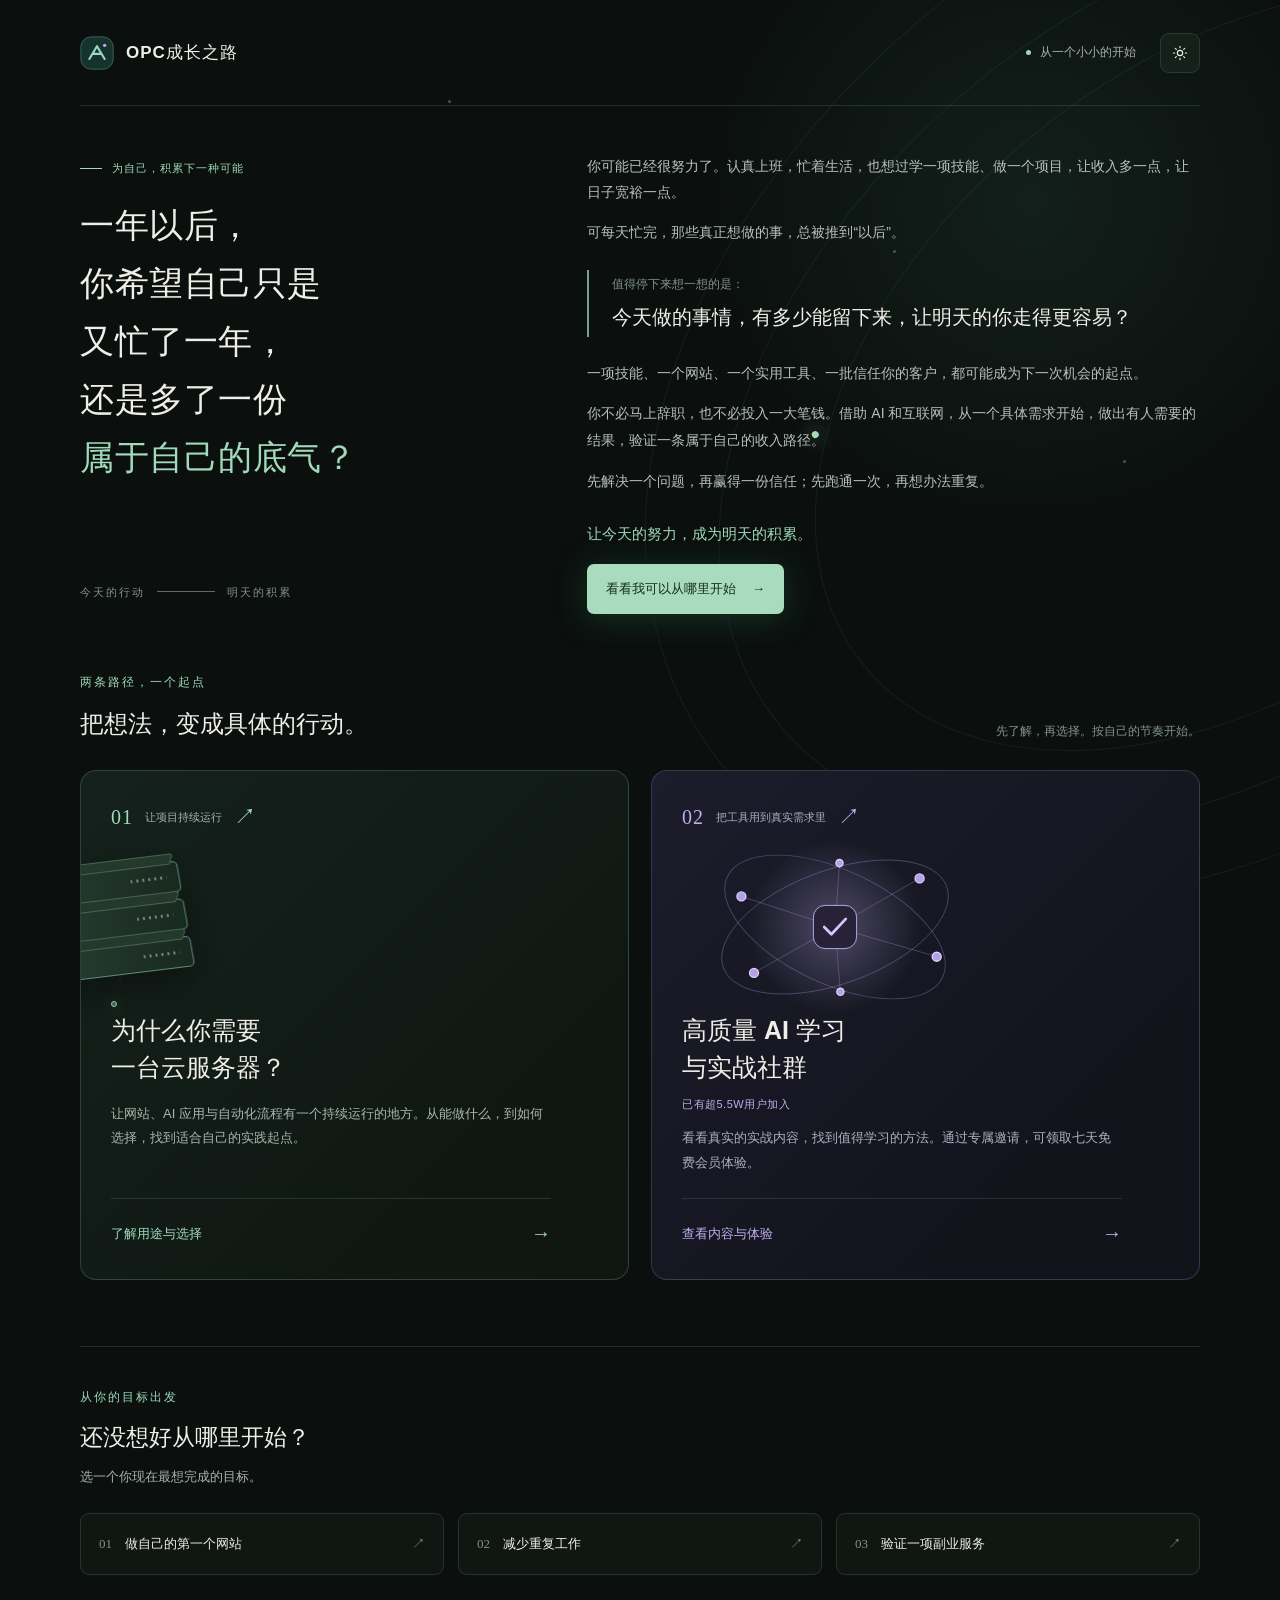
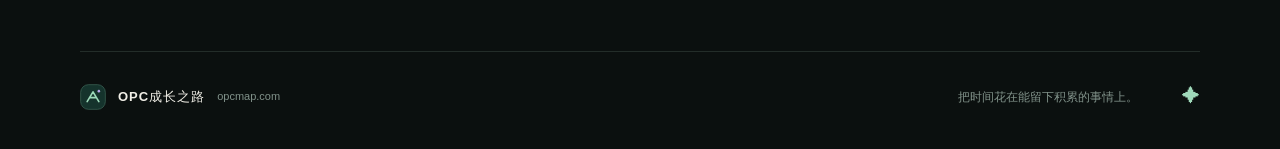
==== index.html @ 555e202f "Add files via upload" ====
<!doctype html>
<html lang="zh-CN" data-theme="dark">
<head>
<meta charset="UTF-8"><meta name="viewport" content="width=device-width, initial-scale=1">
<meta name="theme-color" content="#0b100f">
<title>OPC成长之路 · 让努力成为积累</title>
<meta name="description" content="从一个具体需求开始，探索 AI 工具、建站、自动化与副业实践。了解云服务器的用途，体验 AI 学习与实战社群。">
<meta property="og:title" content="OPC成长之路 · 让努力成为积累"><meta property="og:description" content="把时间花在能留下积累的事情上。从具体需求开始，找到自己的实践起点。"><meta property="og:type" content="website">
<script>try{var savedTheme=localStorage.getItem('opc-display-theme');if(savedTheme==='dark'||savedTheme==='light'){document.documentElement.dataset.theme=savedTheme;}document.querySelector('meta[name="theme-color"]').content=document.documentElement.dataset.theme==='dark'?'#0b100f':'#f7f8f3';}catch(e){}</script>
<link rel="icon" href="assets/mark.svg" type="image/svg+xml"><link rel="stylesheet" href="styles.css">
<script defer src="config.js"></script><script defer src="app.js"></script>
</head>
<body>
<div class="ambient" aria-hidden="true"><div class="ambient-glow"></div><div class="orbit orbit-one"></div><div class="orbit orbit-two"></div><div class="orbit orbit-three"></div><i class="star s1"></i><i class="star s2"></i><i class="star s3"></i></div>
<div id="page">
<header class="site-header wrap"><a class="brand" href="./index.html" target="_blank" rel="noopener noreferrer" aria-label="打开网站首页"><img src="assets/mark.svg" width="34" height="34" alt=""><span data-site-name>OPC成长之路</span></a><div class="header-tools"><span class="header-note"><i></i> 从一个小小的开始</span><button class="theme-toggle" id="theme-toggle" type="button" aria-label="切换到浅色模式" aria-pressed="true" title="切换到浅色模式"><svg class="theme-icon-moon" viewBox="0 0 24 24" aria-hidden="true"><path d="M20.5 14.1A8.8 8.8 0 0 1 9.9 3.5 8.8 8.8 0 1 0 20.5 14.1Z"/></svg><svg class="theme-icon-sun" viewBox="0 0 24 24" aria-hidden="true"><circle cx="12" cy="12" r="4"/><path d="M12 2v2m0 16v2M2 12h2m16 0h2M5 5l1.5 1.5m11 11L19 19M5 19l1.5-1.5m11-11L19 5"/></svg></button></div></header>
<main>
<section class="hero wrap" aria-labelledby="hero-title">
<div class="hero-heading"><div class="eyebrow"><span></span> 为自己，积累下一种可能</div><h1 id="hero-title">一年以后，<br><span class="title-phrase">你希望自己只是</span><span class="title-phrase">又忙了一年，</span><br><span class="title-phrase">还是多了一份</span><span class="highlight title-phrase">属于自己的底气？</span></h1><div class="hero-index" aria-hidden="true"><span>今天的行动</span><div></div><span>明天的积累</span></div></div>
<div class="hero-story">
<div class="story-intro"><p>你可能已经很努力了。认真上班，忙着生活，也想过学一项技能、做一个项目，让收入多一点，让日子宽裕一点。</p><p>可每天忙完，那些真正想做的事，总被推到“以后”。</p></div>
<div class="question"><p>值得停下来想一想的是：</p><h2>今天做的事情，有多少能留下来，<br class="desktop-break">让明天的你走得更容易？</h2></div>
<div class="story-action"><p>一项技能、一个网站、一个实用工具、一批信任你的客户，都可能成为下一次机会的起点。</p><p>你不必马上辞职，也不必投入一大笔钱。借助 AI 和互联网，从一个具体需求开始，做出有人需要的结果，验证一条属于自己的收入路径。</p><p>先解决一个问题，再赢得一份信任；先跑通一次，再想办法重复。</p></div>
<div class="hero-bottom"><p>让今天的努力，成为明天的积累。</p><button class="primary" id="start-button">看看我可以从哪里开始 <span>→</span></button></div>
</div>
</section>
<section class="entry-section wrap" id="starting-points" aria-labelledby="entry-heading" tabindex="-1"><div class="section-heading"><div><span class="section-kicker">两条路径，一个起点</span><h2 id="entry-heading">把想法，变成具体的行动。</h2></div><p>先了解，再选择。按自己的节奏开始。</p></div>
<div class="entry-grid">
<button class="entry-card server-entry" data-open="server" aria-haspopup="dialog"><div class="card-top"><span class="number">01</span><span class="card-label">让项目持续运行</span><span class="small-arrow">↗</span></div><div class="entry-art server-art" aria-hidden="true"><div class="server-stack"><div><i></i><i></i><span></span></div><div><i></i><i></i><span></span></div><div><i></i><i></i><span></span></div></div><span class="node n1"></span><span class="node n2"></span><span class="node n3"></span><div class="floor-grid"></div></div><div class="card-copy"><h3>为什么你需要<br>一台云服务器？</h3><p>让网站、AI 应用与自动化流程有一个持续运行的地方。从能做什么，到如何选择，找到适合自己的实践起点。</p><span class="entry-cta">了解用途与选择 <b>→</b></span></div></button>
<button class="entry-card community-entry" data-open="community" aria-haspopup="dialog"><div class="card-top"><span class="number">02</span><span class="card-label">把工具用到真实需求里</span><span class="small-arrow">↗</span></div><div class="entry-art community-art" aria-hidden="true"><svg viewBox="0 0 340 200"><defs><radialGradient id="nodeGlow"><stop stop-color="#cab8ff" stop-opacity=".3"/><stop offset="1" stop-color="#cab8ff" stop-opacity="0"/></radialGradient></defs><circle cx="170" cy="100" r="96" fill="url(#nodeGlow)"/><g fill="none" stroke="#ac98e1" stroke-opacity=".35"><ellipse cx="170" cy="100" rx="132" ry="63" transform="rotate(-20 170 100)"/><ellipse cx="170" cy="100" rx="132" ry="63" transform="rotate(25 170 100)"/><path d="M66 66 170 100 264 46M80 151 170 100 283 133M170 100 175 29M170 100 176 172"/></g><g fill="#b4a1e5" stroke="#dacdff" stroke-width="1.5"><circle cx="66" cy="66" r="5"/><circle cx="264" cy="46" r="5"/><circle cx="80" cy="151" r="5"/><circle cx="283" cy="133" r="5"/><circle cx="175" cy="29" r="4"/><circle cx="176" cy="172" r="4"/></g><rect x="146" y="76" width="48" height="48" rx="13" fill="#282238" stroke="#c3b2f6"/><path d="m158 100 8 8 16-17" stroke="#d4c6fa" stroke-width="3" fill="none" stroke-linecap="round" stroke-linejoin="round"/></svg></div><div class="card-copy"><h3>高质量 AI 学习<br>与实战社群</h3><span class="member-note" id="member-note"></span><p id="community-entry-description">看看真实的实战内容，找到值得学习的方法。通过专属邀请，可领取七天免费会员体验。</p><span class="entry-cta">查看内容与体验 <b>→</b></span></div></button>
</div></section>
<section class="goal-section wrap" aria-labelledby="goal-title"><div class="goal-heading"><span class="section-kicker">从你的目标出发</span><h2 id="goal-title">还没想好从哪里开始？</h2><p>选一个你现在最想完成的目标。</p></div><div class="goal-options" role="group" aria-label="选择实践目标"><button data-goal="website" aria-pressed="false"><span>01</span>做自己的第一个网站<i>↗</i></button><button data-goal="automation" aria-pressed="false"><span>02</span>减少重复工作<i>↗</i></button><button data-goal="service" aria-pressed="false"><span>03</span>验证一项副业服务<i>↗</i></button></div><div class="goal-result" id="goal-result" hidden><p id="goal-feedback" role="status"></p><div><button class="text-button" data-open="server">查看服务器指南 →</button><button class="text-button purple" data-open="community">了解社群体验 →</button></div></div></section>
</main><footer class="wrap"><div class="brand"><img src="assets/mark.svg" width="26" height="26" alt=""><span data-site-name>OPC成长之路</span><span class="footer-domain" data-site-domain>opcmap.com</span></div><p>把时间花在能留下积累的事情上。</p><span class="footer-dot" aria-hidden="true">✦</span></footer>
</div>
<dialog id="reader" aria-labelledby="reader-title"><div class="reader-shell"><header class="reader-header"><div><span id="reader-number">01</span><h2 id="reader-title" tabindex="-1"></h2></div><button id="close-reader" aria-label="关闭阅读面板">×</button></header><nav class="chapter-nav" id="chapter-nav" aria-label="章节跳转"></nav><div class="reader-scroll" id="reader-scroll"><article id="reader-content"></article></div></div></dialog>
<noscript><p class="wrap">请启用 JavaScript 以使用阅读面板与目标选择。</p></noscript>
</body></html>
---- styles.css ----
:root{color-scheme:dark;--bg:#0b100f;--panel:#111917;--text:#f0eee6;--muted:#a8b2ad;--dim:#81928a;--green:#a0dabb;--purple:#c0adee;--line:rgba(186,216,200,.14);font-family:'Microsoft YaHei','PingFang SC','Noto Sans SC',sans-serif;font-synthesis:none}*{box-sizing:border-box}html{scroll-behavior:smooth;scroll-padding-top:28px}body{margin:0;background:var(--bg);color:var(--text);font-size:15px;line-height:1.85;overflow-x:clip}button,a{-webkit-tap-highlight-color:transparent}button{font:inherit;color:inherit;cursor:pointer}button:focus-visible,a:focus-visible{outline:2px solid var(--green);outline-offset:5px}button{border:0}a{color:var(--green);text-underline-offset:4px}p,h1,h2,h3{margin:0}p+p{margin-top:14px}button:active{transform:translateY(2px)}.wrap{max-width:1120px;width:calc(100% - 96px);margin-inline:auto}.ambient{position:absolute;inset:0 0 auto;height:1000px;overflow:hidden;pointer-events:none;z-index:-1}.ambient-glow{position:absolute;width:700px;height:700px;right:-100px;top:-150px;background:radial-gradient(ellipse,rgba(65,125,96,.14),transparent 65%)}.orbit{position:absolute;border:1px solid rgba(120,174,145,.09);border-radius:50%;width:950px;height:620px;right:-430px;top:60px;transform:rotate(-38deg)}.orbit-two{width:1140px;height:760px;right:-515px;top:-10px}.orbit-three{width:1300px;height:920px;right:-600px;top:-100px}.orbit-one:after{content:'';position:absolute;width:7px;height:7px;border-radius:50%;background:#a8d9b7;top:98px;left:100px;box-shadow:0 0 18px #8bb89b;animation:drift 16s ease-in-out infinite alternate}.star{position:absolute;width:3px;height:3px;background:#7f9c89;border-radius:50%;opacity:.5}.s1{top:250px;right:30%}.s2{top:460px;right:12%}.s3{top:100px;left:35%}.site-header{height:106px;display:flex;align-items:center;justify-content:space-between;border-bottom:1px solid var(--line)}.brand{display:flex;align-items:center;gap:12px;font-weight:650;letter-spacing:1px;font-size:17px}.header-note{font-size:12px;color:var(--muted);display:flex;gap:9px;align-items:center}.header-note i{width:5px;height:5px;background:var(--green);border-radius:50%}.hero{padding-top:56px;animation:appear .8s ease-out both}.hero-heading{position:relative}.eyebrow,.section-kicker{font-size:12px;color:var(--green);letter-spacing:2px}.eyebrow{display:flex;align-items:center;gap:10px;margin-bottom:19px}.eyebrow span{width:22px;height:1px;background:var(--green)}h1{font-weight:550;letter-spacing:1px;font-size:clamp(29px,3.05vw,42px);line-height:1.55;max-width:850px}.highlight{color:var(--green)}.hero-index{position:absolute;right:10px;bottom:15px;display:flex;align-items:center;gap:16px;writing-mode:vertical-rl;font-size:11px;color:var(--dim);letter-spacing:2px}.hero-index div{height:56px;width:1px;background:linear-gradient(var(--green),var(--purple));opacity:.5}.hero-story{max-width:810px;margin-top:29px;color:#b7c0ba}.story-intro{max-width:775px}.question{margin:24px 0 23px;padding:3px 0 3px 23px;border-left:2px solid #72a38b}.question p{font-size:12px;color:var(--dim);margin-bottom:6px}.question h2{font-size:clamp(18px,2vw,24px);color:var(--text);line-height:1.65;font-weight:500}.story-action p{line-height:1.9}.hero-bottom{display:flex;align-items:center;justify-content:space-between;gap:20px;margin-top:26px}.hero-bottom p{color:var(--green);font-size:16px}.primary{padding:13px 19px;border-radius:7px;background:#a8dcbc;color:#172c21;font-weight:600;font-size:13px;box-shadow:0 4px 30px #143323;transition:background .2s,transform .2s;white-space:nowrap}.primary:hover{background:#c2ecd1}.primary span{margin-left:12px}.entry-section{padding-top:73px;scroll-margin-top:26px}.section-heading{display:flex;align-items:end;justify-content:space-between;gap:22px;margin-bottom:24px}.section-heading h2{font-size:24px;font-weight:500;margin-top:7px}.section-heading>p{font-size:12px;color:var(--dim);margin-bottom:4px}.entry-grid{display:grid;grid-template-columns:1fr 1fr;gap:22px}.entry-card{--accent:var(--green);--mx:50%;--my:40%;--rx:0deg;--ry:0deg;position:relative;text-align:left;isolation:isolate;overflow:hidden;min-height:450px;background:linear-gradient(135deg,#14211c,#101713 75%);border:1px solid rgba(152,204,168,.23);border-radius:16px;padding:26px 30px 27px;transition:transform .3s,border-color .3s,box-shadow .3s;display:flex;flex-direction:column;transform:perspective(1000px) rotateX(var(--rx)) rotateY(var(--ry))}.community-entry{--accent:var(--purple);background:linear-gradient(135deg,#1c1c2b,#12141c 75%);border-color:rgba(173,155,220,.24)}.entry-card:before{content:'';position:absolute;inset:0;background:radial-gradient(360px circle at var(--mx) var(--my),color-mix(in srgb,var(--accent) 12%,transparent),transparent 70%);opacity:0;transition:opacity .3s;z-index:-1}.entry-card:hover:before{opacity:1}.entry-card:hover{border-color:var(--accent);box-shadow:0 18px 45px #0004}.entry-card:active{transform:scale(.985)}.card-top{display:flex;align-items:center;gap:12px;color:var(--accent);position:relative;z-index:1}.number{font-size:20px;font-weight:400;font-family:Georgia,serif;letter-spacing:1px}.card-label{font-size:11px;color:#a6b6aa}.community-entry .card-label{color:#b1adc5}.small-arrow{margin-left:auto;font-size:22px;color:var(--accent)}.entry-art{height:166px;position:relative;margin-top:8px}.card-copy h3{font-size:25px;line-height:1.5;font-weight:550;margin-bottom:15px}.card-copy p{font-size:13px;color:#a8b7ae;line-height:1.9;max-width:440px}.community-entry .card-copy p{color:#b0adc1}.entry-cta{display:flex;align-items:center;justify-content:space-between;color:var(--accent);border-top:1px solid var(--line);padding-top:16px;margin-top:24px;font-size:13px;font-weight:600}.entry-cta b{font-size:20px;font-weight:400}.card-copy{flex:1;display:flex;flex-direction:column}.card-copy .entry-cta{margin-top:auto;padding-top:16px}.card-copy p{margin-bottom:23px}.member-note{color:#c0adee;font-size:11px;letter-spacing:.5px;margin-top:-8px;margin-bottom:12px}.server-stack{position:absolute;width:151px;left:calc(50% - 75px);top:23px;transform:rotate(-10deg) skewY(3deg);z-index:2;filter:drop-shadow(0 15px 20px #0006)}.server-stack div{height:31px;border-radius:5px;border:1px solid #628975;background:linear-gradient(100deg,#293e32,#182920);margin-bottom:7px;display:flex;align-items:center;gap:6px;padding:0 12px;position:relative}.server-stack div:before{content:'';position:absolute;inset:-9px 4px auto 4px;height:9px;border:1px solid #45664f;background:#24382b;transform:skewX(-28deg);border-radius:4px 4px 0 0}.server-stack i{width:3px;height:3px;border-radius:50%;background:#b0e6bd}.server-stack span{width:36px;height:3px;margin-left:auto;background:repeating-linear-gradient(90deg,#658c74 0 2px,transparent 2px 6px)}.floor-grid{position:absolute;width:320px;height:90px;bottom:0;left:calc(50% - 160px);transform:perspective(200px) rotateX(55deg);background-image:linear-gradient(#72a78a15 1px,transparent 1px),linear-gradient(90deg,#72a78a15 1px,transparent 1px);background-size:24px 24px;mask-image:radial-gradient(ellipse,#000,transparent 68%)}.node{position:absolute;width:6px;height:6px;border:1px solid #b0d6ba;border-radius:50%;background:#486c55;box-shadow:0 0 16px #a5ddad66}.n1{left:17%;top:48px}.n2{right:17%;top:95px}.n3{left:31%;bottom:5px}.community-art svg{width:100%;height:180px;margin-top:-9px}.goal-section{margin-top:65px;margin-bottom:76px;padding-top:35px;border-top:1px solid var(--line)}.goal-heading h2{font-size:23px;font-weight:500;margin-top:7px}.goal-heading>p{font-size:13px;color:var(--muted);margin-top:6px}.goal-options{display:grid;grid-template-columns:repeat(3,1fr);gap:14px;margin-top:24px}.goal-options button{display:flex;align-items:center;text-align:left;gap:13px;padding:18px;border:1px solid var(--line);border-radius:9px;background:#101713;font-size:13px;transition:border-color .2s,background .2s}.goal-options button span{font-family:Georgia,serif;font-size:13px;color:var(--dim)}.goal-options i{margin-left:auto;font-style:normal;color:var(--dim)}.goal-options button:hover,.goal-options button[aria-pressed=true]{border-color:#7cab8c;background:#16231c}.goal-options button[aria-pressed=true] span,.goal-options button[aria-pressed=true] i{color:var(--green)}.goal-result{border-left:2px solid #7cab8c;padding:10px 19px;margin-top:18px;background:#121c16;border-radius:0 7px 7px 0;font-size:13px;animation:appear .25s ease-out}.goal-result>div{display:flex;gap:24px;margin-top:9px}.text-button{padding:0;background:transparent;color:var(--green);font-size:13px}.purple{color:var(--purple)}footer{border-top:1px solid var(--line);padding:28px 0 36px;display:flex;align-items:center;gap:22px}footer .brand{font-size:13px}footer p{font-size:12px;color:var(--dim);margin-left:auto}.footer-dot{color:var(--green);font-size:18px;margin-left:22px}
/* 阅读区：不添加动态视觉，保留清晰的滚动提示。 */
dialog{padding:0;border:1px solid #34483e;border-radius:17px;width:min(890px,calc(100% - 64px));max-width:none;height:min(850px,88dvh);max-height:88dvh;background:#101713;color:var(--text);box-shadow:0 30px 100px #0009;overflow:hidden}dialog::backdrop{background:rgba(3,7,5,.75);backdrop-filter:blur(7px)}.reader-shell{display:flex;flex-direction:column;height:100%;min-height:0}.reader-header{display:flex;align-items:center;justify-content:space-between;flex-shrink:0;padding:20px 25px 15px;border-bottom:1px solid var(--line);gap:16px}.reader-header>div{display:flex;align-items:center;gap:14px;min-width:0}.reader-header>div>span{color:var(--green);font:18px Georgia,serif}.reader-header h2{font-size:17px;font-weight:500;line-height:1.5}.reader-header h2:focus{outline:none}#close-reader{width:38px;height:38px;border-radius:50%;background:#1d2a22;color:#c9d6cb;font-size:26px;line-height:1;flex-shrink:0}#close-reader:hover{background:#304237}.chapter-nav{display:flex;gap:8px;padding:12px 25px;flex-shrink:0;border-bottom:1px solid var(--line);flex-wrap:wrap}.chapter-nav button{font-size:11px;line-height:1.5;background:transparent;padding:7px 10px;border-radius:5px;color:#a5b2a9}.chapter-nav button:hover,.chapter-nav button.active{background:#233329;color:#bbdfc6}.reader-scroll{overflow-y:auto;overscroll-behavior:contain;min-height:0;scrollbar-width:thin;scrollbar-color:#3c4b40 transparent;scroll-behavior:smooth;scrollbar-gutter:stable;padding:28px 36px 38px}.reader-scroll::-webkit-scrollbar{width:5px}.reader-scroll::-webkit-scrollbar-track{background:transparent}.reader-scroll::-webkit-scrollbar-thumb{border-radius:20px;background:#3c4b40}.reader-scroll:hover::-webkit-scrollbar-thumb{background:#5c6c5f}.reader-scroll:hover{scrollbar-color:#5c6c5f transparent}.reader-scroll article{font-size:14px;line-height:1.95;color:#bac4bd}.read-lead{font-size:17px;line-height:1.85;color:#e2e7de}.read-section{margin-top:37px;scroll-margin-top:12px}.read-section h3{font-size:22px;font-weight:550;line-height:1.6;color:var(--text);margin-bottom:16px}.chapter-number{color:var(--green);font:15px Georgia,serif;margin-right:12px}.quiet-note{padding:12px 16px;background:#19241d;border-left:2px solid #4d6f57;color:#a8b9ad;font-size:12px;margin-top:17px;border-radius:0 6px 6px 0}.scenario-grid,.comparison-grid,.provider-grid{display:grid;grid-template-columns:1fr 1fr;gap:15px;margin-top:18px}.read-card{padding:20px;background:#151f18;border:1px solid var(--line);border-radius:10px;min-width:0}.read-card h4{font-size:16px;color:#e1e7dc;font-weight:500;margin:0 0 10px;line-height:1.65}.read-card .card-symbol{font-size:13px;color:var(--green);display:block;margin-bottom:8px}.read-card p{font-size:12px;color:#aabaaf;line-height:1.95}.read-card p+p{margin-top:8px}.read-card strong{font-weight:500;color:#d4dfd3}.route{display:flex;flex-wrap:wrap;gap:7px;align-items:center;margin:20px 0;padding:17px 15px;background:#18271e;border-radius:9px}.route span{font-size:12px;color:#bdd9c3}.route i{font-style:normal;color:#5e8069}.practice{padding-left:17px;border-left:1px solid #37533e;margin:21px 0}.practice h4{color:#d7e4d7;font-size:16px;margin:0 0 8px;font-weight:500}.practice ol{padding-left:20px;font-size:13px;margin:0;color:#b2c2b5}.practice li{padding:3px 0}.provider-card{--provider:#a0dabb;display:flex;flex-direction:column;padding:21px;border:1px solid color-mix(in srgb,var(--provider) 25%,transparent);border-radius:11px;background:linear-gradient(135deg,color-mix(in srgb,var(--provider) 5%,#131a15),#111813);min-width:0}.provider-head{display:flex;align-items:center;justify-content:space-between;gap:12px;margin-bottom:12px}.provider-head h4{margin:0;color:var(--provider);font-size:19px;font-weight:550}.region-tag{font-size:10px;color:#9cac9e;border:1px solid var(--line);border-radius:4px;padding:2px 6px}.provider-card p{font-size:12px;line-height:1.9}.provider-card .focus{color:var(--provider);font-size:11px;margin:13px 0 11px}.activity-info{font-size:11px!important;color:#a7b4ab}.provider-card .activity-link{margin-top:18px;padding:10px 11px;display:block;border-radius:6px;border:1px solid color-mix(in srgb,var(--provider) 38%,transparent);color:var(--provider);text-decoration:none;font-size:12px;text-align:center;background:color-mix(in srgb,var(--provider) 7%,transparent)}.provider-card .activity-link:hover{background:color-mix(in srgb,var(--provider) 16%,transparent)}.source-note{font-size:10px;color:#84998a;margin-top:10px}.source-note a{color:#a9b8af}.provider-card .activity-link{margin-top:auto}.provider-card .source-note{margin-bottom:17px}.region-notes{display:grid;grid-template-columns:1fr 1fr;gap:18px;margin-top:22px}.region-notes h4{margin:0 0 7px;color:#d2dfd1;font-size:14px;font-weight:500}.region-notes p{font-size:12px;color:#a4b7a8}.small-print{font-size:11px;color:#8e9e93;margin-top:20px}.switch-block{border-top:1px solid var(--line);padding-top:22px;margin-top:36px;display:flex;align-items:center;justify-content:space-between;gap:15px;font-size:12px}.community-intro{padding:10px 0 20px}.community-intro .read-lead{color:#dfd5ef}.community-values{display:flex;gap:8px;flex-wrap:wrap;margin:20px 0}.community-values span{font-size:11px;color:#c0b0df;background:#211f2b;border:1px solid #3e354e;padding:4px 10px;border-radius:5px}.experience-block{border:1px solid #4a405d;border-radius:13px;background:linear-gradient(135deg,#201e2a,#14191a);padding:26px;margin-top:24px}.experience-block h3{font-size:23px;line-height:1.6;color:#eadff6;margin-bottom:10px;font-weight:500}.experience-block>p{font-size:13px;color:#bfb4cd}.invitation-grid{display:grid;grid-template-columns:246px 1fr;gap:30px;margin-top:23px}.invitation-method h4{margin:0 0 10px;font-size:14px;color:#dcd0ef;font-weight:500}.invitation-method h4 span{font-family:Georgia,serif;color:#9d8cba;margin-right:8px}.invitation-method p{font-size:12px;color:#bdb3ca;line-height:1.9}.qr-button{display:block;background:#fff;border-radius:8px;padding:12px;margin:14px 0 9px;width:224px;max-width:100%;cursor:zoom-in;line-height:0}.qr-button img{width:100%;height:auto;display:block;image-rendering:pixelated;-webkit-touch-callout:default}.qr-button.expanded{width:100%;max-width:340px;cursor:zoom-out}.qr-caption{font-size:12px;color:#ddd3ee}.qr-hint{font-size:10px!important;color:#9d91af!important;margin-top:4px!important}.invitation-method.direct{display:flex;flex-direction:column;align-items:start;justify-content:center}.experience-link{display:inline-block;margin-top:21px;background:#c4b0ef;color:#231b31;text-decoration:none;font-weight:600;font-size:13px;padding:13px 19px;border-radius:6px;text-align:center}.experience-link:hover{background:#d8c7f8}.invitation-method .process-note{margin-top:13px;font-size:11px;color:#a498b7}.experience-block .small-print{margin-top:24px;border-top:1px solid #40384f;padding-top:13px;font-size:11px;color:#aa9bbd}.article-grid{display:grid;grid-template-columns:1fr 1fr;gap:14px}.article-card{border:1px solid #3f354d;border-radius:9px;padding:18px;background:#1c1b25}.article-card h4{font-size:15px;margin:9px 0;color:#e1d7f0}.article-card p{font-size:12px}.article-tags{font-size:10px;color:var(--purple)}.article-card a{display:block;margin-top:12px;font-size:12px;color:var(--purple)}.article-card small{display:block;font-size:10px;margin-top:9px;color:#a498b6}
@keyframes appear{from{opacity:0;transform:translateY(10px)}to{opacity:1;transform:translateY(0)}}@keyframes drift{to{transform:translate(45px,-20px);opacity:.5}}[hidden]{display:none!important}
@media(min-width:1400px){.hero-story{max-width:850px}.hero{padding-top:62px}}@media(max-width:900px){.wrap{width:calc(100% - 56px)}h1{font-size:34px}.hero-index{display:none}.section-heading>p{display:none}.entry-card{padding:22px}.goal-options{gap:10px}.goal-options button{padding:14px;gap:9px;font-size:12px}.goal-options button i{display:none}.hero-bottom{align-items:start}.hero-bottom p{font-size:14px}.reader-scroll{padding:25px}.invitation-grid{gap:22px;grid-template-columns:220px 1fr}.experience-block{padding:22px}}
@media(max-width:600px){.wrap{width:calc(100% - 40px)}.site-header{height:79px}.brand{font-size:15px;gap:10px}.header-note{font-size:10px}.header-note i{display:none}.hero{padding-top:34px}.eyebrow{font-size:10px;letter-spacing:1.5px;margin-bottom:18px}h1{font-size:26px;line-height:1.65;letter-spacing:.2px}h1 br{display:none}h1 br:first-of-type{display:block}.hero-story{font-size:13px;margin-top:23px;line-height:1.95}.question{margin:21px 0;padding-left:17px}.question h2{font-size:18px}.desktop-break{display:none}.story-action p{line-height:1.95}.hero-bottom{flex-direction:column;gap:15px;margin-top:24px}.primary{padding:13px 17px}.entry-section{padding-top:43px}.section-kicker{font-size:10px}.section-heading{margin-bottom:20px}.section-heading h2{font-size:21px}.entry-grid{grid-template-columns:1fr;gap:17px}.entry-card{min-height:415px;padding:23px}.entry-art{height:151px}.card-copy h3{font-size:24px}.card-copy p{font-size:12px}.card-copy h3 br{display:none}.entry-cta{font-size:12px}.goal-section{margin-top:40px;padding-top:27px;margin-bottom:40px}.goal-heading h2{font-size:21px}.goal-options{grid-template-columns:1fr;gap:10px;margin-top:20px}.goal-options button{padding:16px;font-size:13px}.goal-options i{display:block!important}.goal-result>div{gap:19px;flex-wrap:wrap}footer{flex-wrap:wrap;padding:23px 0 27px;gap:8px}footer p{margin:0;width:100%;padding-left:36px;font-size:11px}footer .brand{font-size:12px}.footer-dot{display:none}.ambient{height:700px}.orbit{right:-720px;opacity:.8}dialog{width:100%;height:100dvh;max-height:100dvh;margin:0;border-radius:0;border:0;max-width:100%;overscroll-behavior:contain}.reader-header{padding:14px 16px 12px;padding-top:max(14px,env(safe-area-inset-top));gap:8px}.reader-header h2{font-size:14px}.reader-header>div{gap:9px}#close-reader{width:36px;height:36px}.chapter-nav{padding:10px 14px;gap:4px}.chapter-nav button{padding:6px 8px;font-size:10px}.reader-scroll{padding:23px 20px 32px;padding-bottom:max(32px,env(safe-area-inset-bottom));scrollbar-gutter:auto}.reader-scroll article{font-size:13px}.read-lead{font-size:16px}.read-section{margin-top:29px}.read-section h3{font-size:20px}.scenario-grid,.comparison-grid,.provider-grid,.region-notes,.article-grid{grid-template-columns:1fr}.read-card{padding:18px}.route{padding:14px;gap:7px}.route span{font-size:11px}.provider-card{padding:20px}.provider-card p{font-size:12px}.experience-block{padding:20px 17px}.experience-block h3{font-size:21px}.invitation-grid{grid-template-columns:1fr;gap:23px}.invitation-method.direct{order:-1;border-bottom:1px solid #44394e;padding-bottom:24px}.experience-link{width:100%;margin-top:16px}.invitation-method{min-width:0}.qr-button{width:224px;margin-inline:auto}.qr-caption,.qr-hint{text-align:center}.qr-button.expanded{width:100%;max-width:340px}.switch-block{align-items:start;flex-direction:column;gap:10px}.small-print{font-size:10px}.reader-scroll{scrollbar-width:thin}}
@media(prefers-reduced-motion:reduce){html,.reader-scroll{scroll-behavior:auto}*,*::before,*::after{animation:none!important;transition:none!important}.entry-card{transform:none!important}}
@media(min-width:1050px){.hero{display:grid;grid-template-columns:.8fr 1.1fr;gap:62px;align-items:stretch;padding-top:48px}.hero-heading{padding-top:4px}.hero-heading h1{font-size:34px;line-height:1.7;letter-spacing:.5px}.hero-heading .eyebrow{font-size:11px;letter-spacing:1px}.hero-story{margin-top:0;font-size:14px}.question h2{font-size:20px}.question .desktop-break{display:none}.hero-index{left:0;right:auto;bottom:12px;writing-mode:horizontal-tb;gap:12px}.hero-index div{width:58px;height:1px}.hero-bottom{flex-direction:column;align-items:start;gap:16px}.hero-bottom p{font-size:15px}.entry-section{padding-top:53px}}
h1{text-wrap:balance}.invitation-grid{grid-template-columns:300px 1fr}.qr-button{width:300px}.qr-button.expanded{width:100%;max-width:340px}@media(max-width:900px) and (min-width:601px){.invitation-grid{grid-template-columns:250px 1fr}}@media(max-width:600px){.invitation-grid{grid-template-columns:1fr}}
/* 活动入口呼吸微光：边框和光晕缓慢明暗变化，正文保持稳定。 */
.provider-card .activity-link{position:relative;isolation:isolate;border-color:color-mix(in srgb,var(--provider) 52%,transparent);background:color-mix(in srgb,var(--provider) 10%,transparent)}
.provider-card .activity-link::before{content:'';position:absolute;inset:-1px;pointer-events:none;border-radius:inherit;border:1px solid color-mix(in srgb,var(--provider) 85%,transparent);box-shadow:0 0 0 1px color-mix(in srgb,var(--provider) 9%,transparent),0 0 18px color-mix(in srgb,var(--provider) 24%,transparent),inset 0 0 14px color-mix(in srgb,var(--provider) 9%,transparent);opacity:.16;animation:activity-breathe 5.8s ease-in-out infinite}
.provider-card:nth-child(2) .activity-link::before{animation-delay:-1.4s}
.provider-card:nth-child(3) .activity-link::before{animation-delay:-2.8s}
.provider-card:nth-child(4) .activity-link::before{animation-delay:-4.2s}
.provider-card .activity-link:hover::before,.provider-card .activity-link:focus-visible::before{animation:none;opacity:1}
@keyframes activity-breathe{0%,100%{opacity:.16}50%{opacity:1}}
@media(prefers-reduced-motion:reduce){.provider-card .activity-link::before{display:none;animation:none}}
.site-header .brand{color:inherit;text-decoration:none}.site-header .brand:hover{color:var(--green)}footer .footer-domain{font-size:11px;letter-spacing:0;font-weight:400;color:var(--dim);white-space:nowrap}@media(max-width:600px){footer .footer-domain{font-size:10px}}
/* 昼夜主题：初次访问默认深色，用户可自由切换浅色。 */
.header-tools{display:flex;align-items:center;gap:24px}.theme-toggle{display:inline-flex;align-items:center;justify-content:center;gap:0;width:40px;height:40px;min-height:40px;padding:0;border:1px solid var(--line);border-radius:9px;background:#15201a;color:var(--text);font-size:12px;line-height:1.5;white-space:nowrap;transition:border-color .2s,background .2s}.theme-toggle:hover{border-color:var(--green);background:#213126}.theme-toggle svg{width:16px;height:16px;fill:none;stroke:currentColor;stroke-width:1.7;stroke-linecap:round;stroke-linejoin:round}.theme-icon-sun{display:none}[data-theme=dark] .theme-icon-sun{display:block}[data-theme=dark] .theme-icon-moon{display:none}.provider-card{--provider:var(--provider-dark,#a0dabb)}
:root[data-theme=light]{color-scheme:light;--bg:#f7f8f3;--panel:#fff;--text:#203029;--muted:#53665b;--dim:#5e7065;--green:#24654e;--purple:#70519f;--line:rgba(49,83,65,.17)}
[data-theme=light] .theme-toggle{background:#fff;color:#42584c;box-shadow:0 2px 7px #24423008}[data-theme=light] .theme-toggle:hover{background:#eaf1e9}
[data-theme=light] .ambient-glow{background:radial-gradient(ellipse,rgba(121,168,137,.15),transparent 65%)}[data-theme=light] .orbit{border-color:rgba(65,113,84,.09)}[data-theme=light] .orbit-one:after{background:#6b9879;box-shadow:0 0 15px #87ae8866}[data-theme=light] .star{background:#52735e}
[data-theme=light] .hero-story{color:#485b50}[data-theme=light] .question{border-color:#92b29b}[data-theme=light] .primary{background:linear-gradient(135deg,#347b60,#27634e);color:#fff;box-shadow:0 6px 20px #2c664523}[data-theme=light] .primary:hover{background:#24573f}
[data-theme=light] .entry-card{background:linear-gradient(140deg,#e9f2e8,#f8fbf5 80%);border-color:#c6d7c6;box-shadow:0 8px 30px #25462e06}[data-theme=light] .community-entry{background:linear-gradient(140deg,#efebf7,#fbf9fc 80%);border-color:#d8cee5}[data-theme=light] .entry-card:hover{border-color:var(--accent);box-shadow:0 15px 35px #25462e12}[data-theme=light] .card-label{color:#526955}[data-theme=light] .community-entry .card-label{color:#6b5e7c}[data-theme=light] .card-copy p{color:#506457}[data-theme=light] .community-entry .card-copy p{color:#61576f}[data-theme=light] .member-note{color:var(--purple)}
[data-theme=light] .server-stack{filter:drop-shadow(0 12px 16px #344d3925)}[data-theme=light] .server-stack div{background:linear-gradient(100deg,#557864,#345540);border-color:#8bab94}[data-theme=light] .server-stack div:before{background:#718f78;border-color:#90aa94}[data-theme=light] .floor-grid{background-image:linear-gradient(#55836a22 1px,transparent 1px),linear-gradient(90deg,#55836a22 1px,transparent 1px)}[data-theme=light] .node{border-color:#5f8068;box-shadow:0 0 14px #6c927633}[data-theme=light] .community-art svg>g:first-of-type{stroke:#9074b2;stroke-opacity:.5}[data-theme=light] .community-art svg>rect{fill:#e1d5ee;stroke:#9775b2}[data-theme=light] .community-art svg>path{stroke:#70519f}
[data-theme=light] .goal-options button{background:#fcfdf9;border-color:#d1dbce}[data-theme=light] .goal-options button:hover,[data-theme=light] .goal-options button[aria-pressed=true]{background:#e9f2e8;border-color:#81a48b}[data-theme=light] .goal-result{background:#eaf2e7;border-color:#85a98e}
[data-theme=light] dialog{background:#fdfefa;border-color:#d0ddcf;box-shadow:0 24px 80px #24452b30}[data-theme=light] dialog::backdrop{background:rgba(39,56,46,.3);backdrop-filter:blur(6px)}[data-theme=light] #close-reader{background:#e7eee4;color:#455e4d}[data-theme=light] #close-reader:hover{background:#d6e3d3}[data-theme=light] .chapter-nav button{color:#5d6e60}[data-theme=light] .chapter-nav button:hover,[data-theme=light] .chapter-nav button.active{background:#e1eddf;color:#2d6245}
[data-theme=light] .reader-scroll{scrollbar-color:#bacabb transparent}[data-theme=light] .reader-scroll:hover{scrollbar-color:#8fa594 transparent}[data-theme=light] .reader-scroll::-webkit-scrollbar-thumb{background:#bacabb}[data-theme=light] .reader-scroll:hover::-webkit-scrollbar-thumb{background:#8fa594}[data-theme=light] .reader-scroll article{color:#455b4d}[data-theme=light] .read-lead{color:#2d4536}[data-theme=light] .quiet-note{background:#edf3e9;color:#4e6856;border-color:#94b198}
[data-theme=light] .read-card{background:#f4f8ef;border-color:#d6e2d1}[data-theme=light] .read-card h4{color:#2e4835}[data-theme=light] .read-card p{color:#526956}[data-theme=light] .read-card strong{color:#2e503b}[data-theme=light] .route{background:#e6f0e2}[data-theme=light] .route span{color:#3d6248}[data-theme=light] .route i{color:#66846c}[data-theme=light] .practice{border-color:#adcaaf}[data-theme=light] .practice h4{color:#355e40}[data-theme=light] .practice ol{color:#526a55}
[data-theme=light] .provider-card{--provider:var(--provider-light,#24654e);background:linear-gradient(140deg,color-mix(in srgb,var(--provider) 5%,#fff),#fff);border-color:color-mix(in srgb,var(--provider) 25%,#e5e8df);box-shadow:0 3px 12px #2b423006}[data-theme=light] .region-tag{color:#596e5d}[data-theme=light] .activity-info{color:#506356}[data-theme=light] .source-note{color:#607064}[data-theme=light] .small-print{color:#5d7062}[data-theme=light] .region-notes h4{color:#385b41}[data-theme=light] .region-notes p{color:#526b57}[data-theme=light] .provider-card .activity-link{background:color-mix(in srgb,var(--provider) 6%,#fff);border-color:color-mix(in srgb,var(--provider) 35%,#e8ece3);font-weight:600}[data-theme=light] .provider-card .activity-link:hover{background:color-mix(in srgb,var(--provider) 11%,#fff)}[data-theme=light] .provider-card .activity-link::before{box-shadow:0 0 0 1px color-mix(in srgb,var(--provider) 7%,transparent),0 0 15px color-mix(in srgb,var(--provider) 14%,transparent),inset 0 0 12px color-mix(in srgb,var(--provider) 5%,transparent)}
[data-theme=light] .community-intro .read-lead{color:#534167}[data-theme=light] .community-values span{background:#f0eaf7;color:#705585;border-color:#dcd0e8}[data-theme=light] .experience-block{background:linear-gradient(140deg,#f2edf8,#fbfafc);border-color:#d8cbe6}[data-theme=light] .experience-block h3{color:#57416d}[data-theme=light] .experience-block>p{color:#6b597c}[data-theme=light] .invitation-method h4{color:#5e4774}[data-theme=light] .invitation-method h4 span{color:#806b94}[data-theme=light] .invitation-method p{color:#6b5b79}[data-theme=light] .qr-button{box-shadow:0 0 0 1px #e4dbea,0 6px 20px #5c447011}[data-theme=light] .qr-caption{color:#604c73}[data-theme=light] .qr-hint{color:#756481!important}[data-theme=light] .experience-link{background:#73539b;color:#fff;box-shadow:0 5px 16px #71529b1a}[data-theme=light] .experience-link:hover{background:#634485}[data-theme=light] .invitation-method .process-note{color:#74627f}[data-theme=light] .experience-block .small-print{color:#73617f;border-color:#ddd0e7}[data-theme=light] .article-card{background:#f4eff8;border-color:#dbcee6}[data-theme=light] .article-card h4{color:#5a4271}[data-theme=light] .article-card small{color:#74627e}[data-theme=light] .invitation-method.direct{border-color:#ddd0e7}
@media(max-width:600px){.header-tools{gap:10px}.header-tools .header-note{display:none}.theme-toggle{width:38px;height:38px;min-height:38px;padding:0}.theme-toggle svg{width:15px;height:15px}.site-header .brand{font-size:14px;gap:9px}}
.hero-heading .title-phrase{display:inline-block}
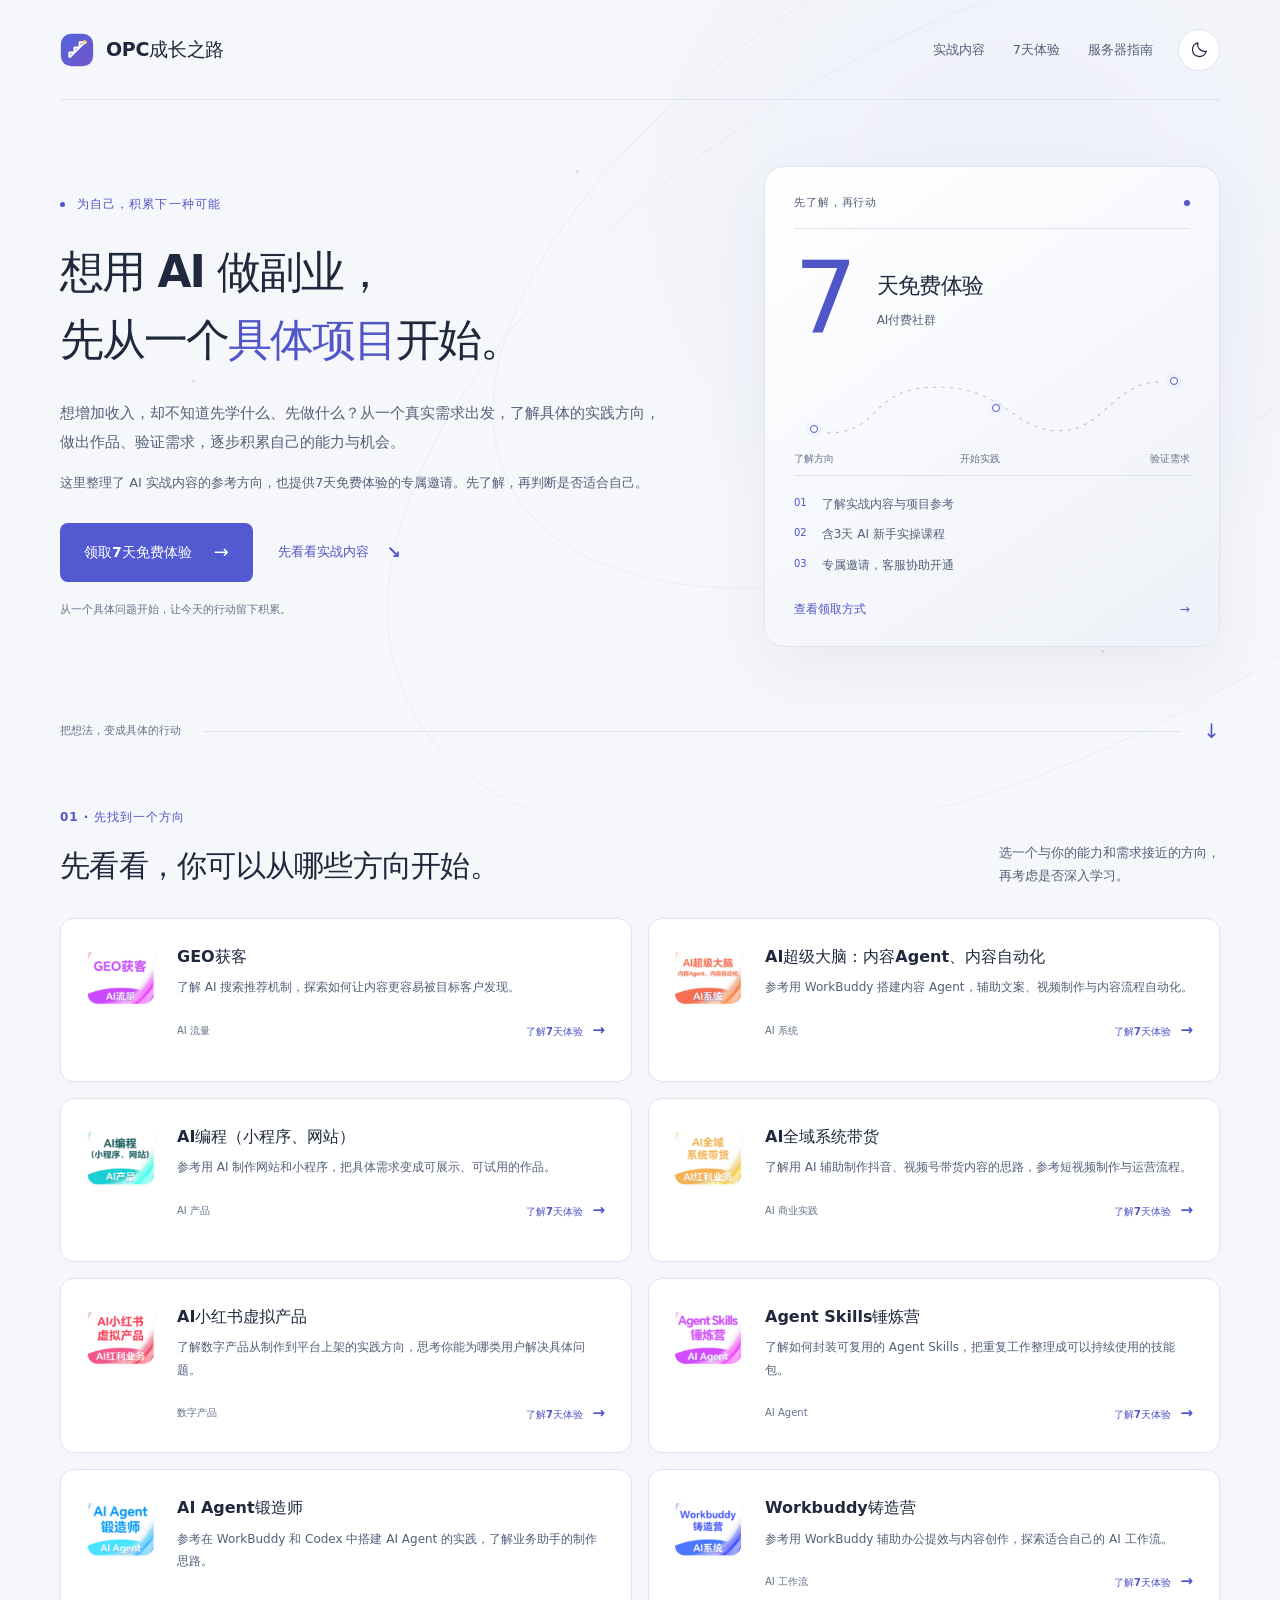
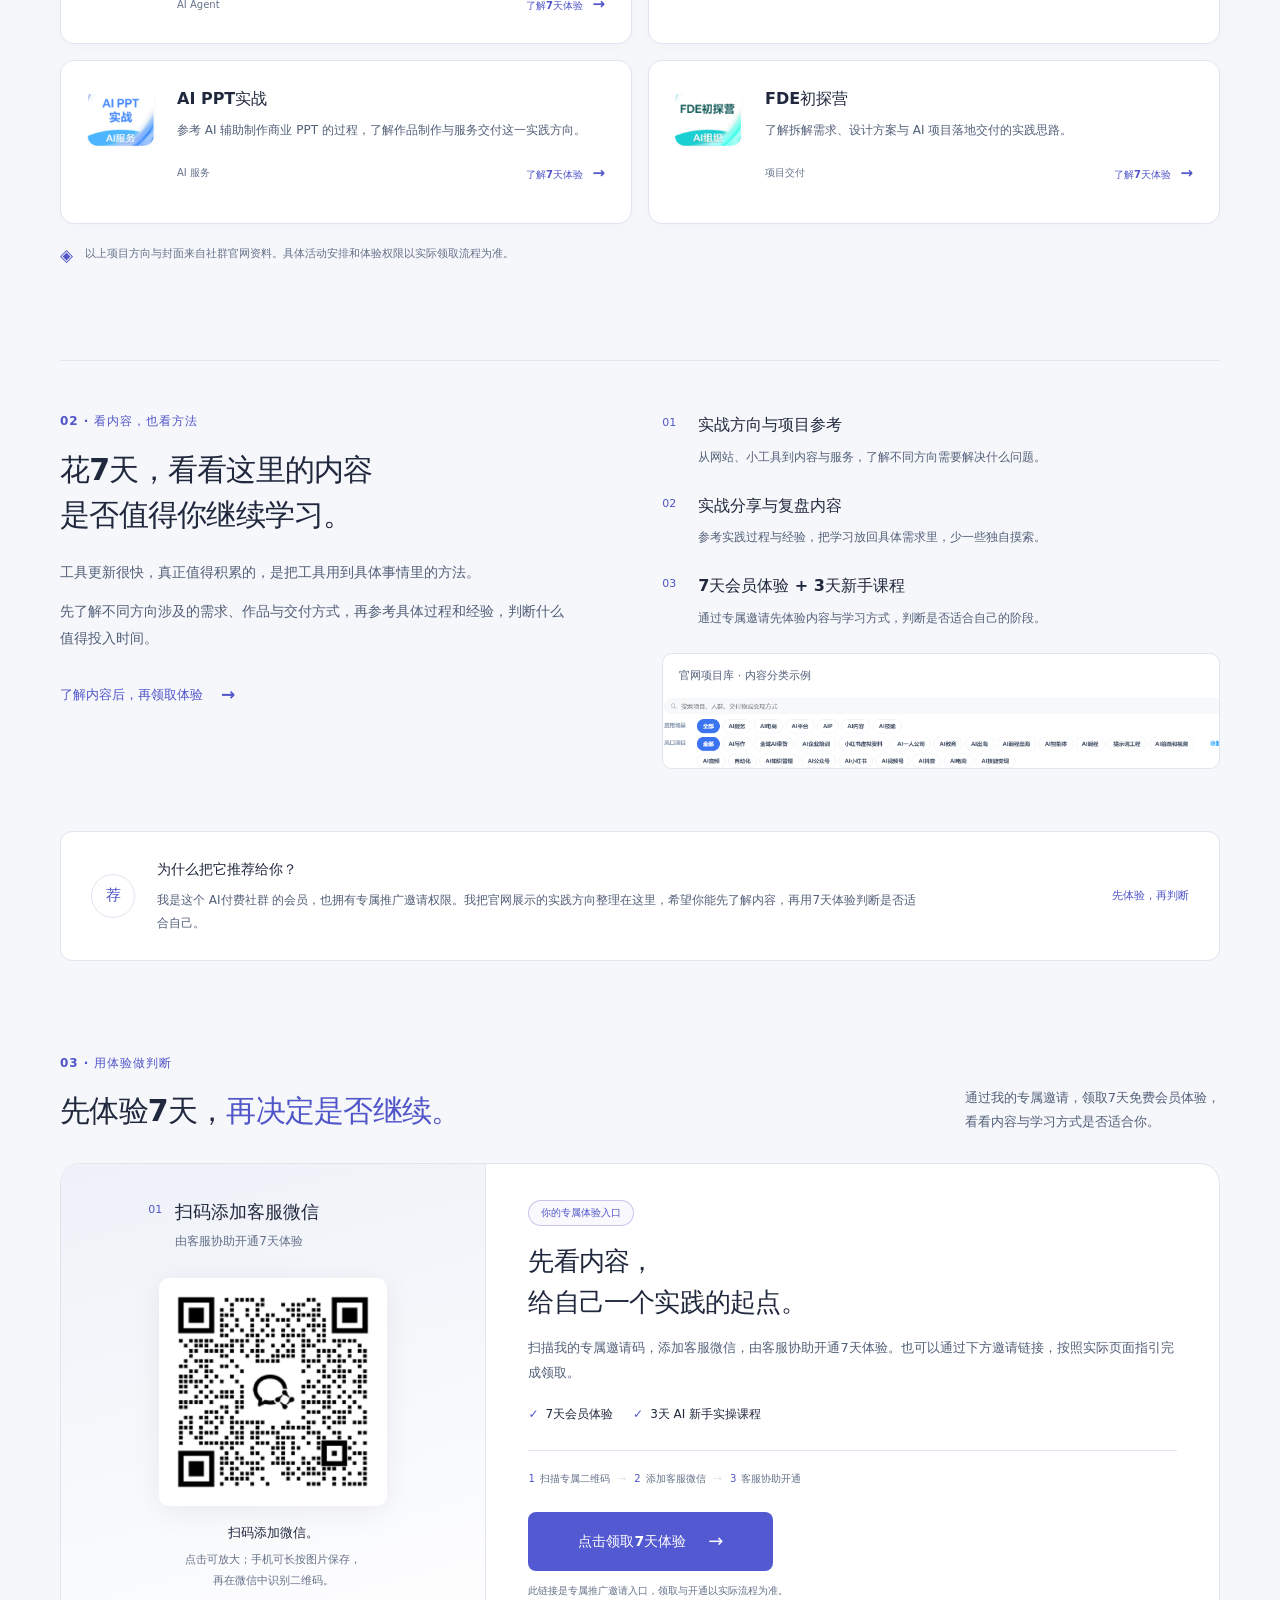
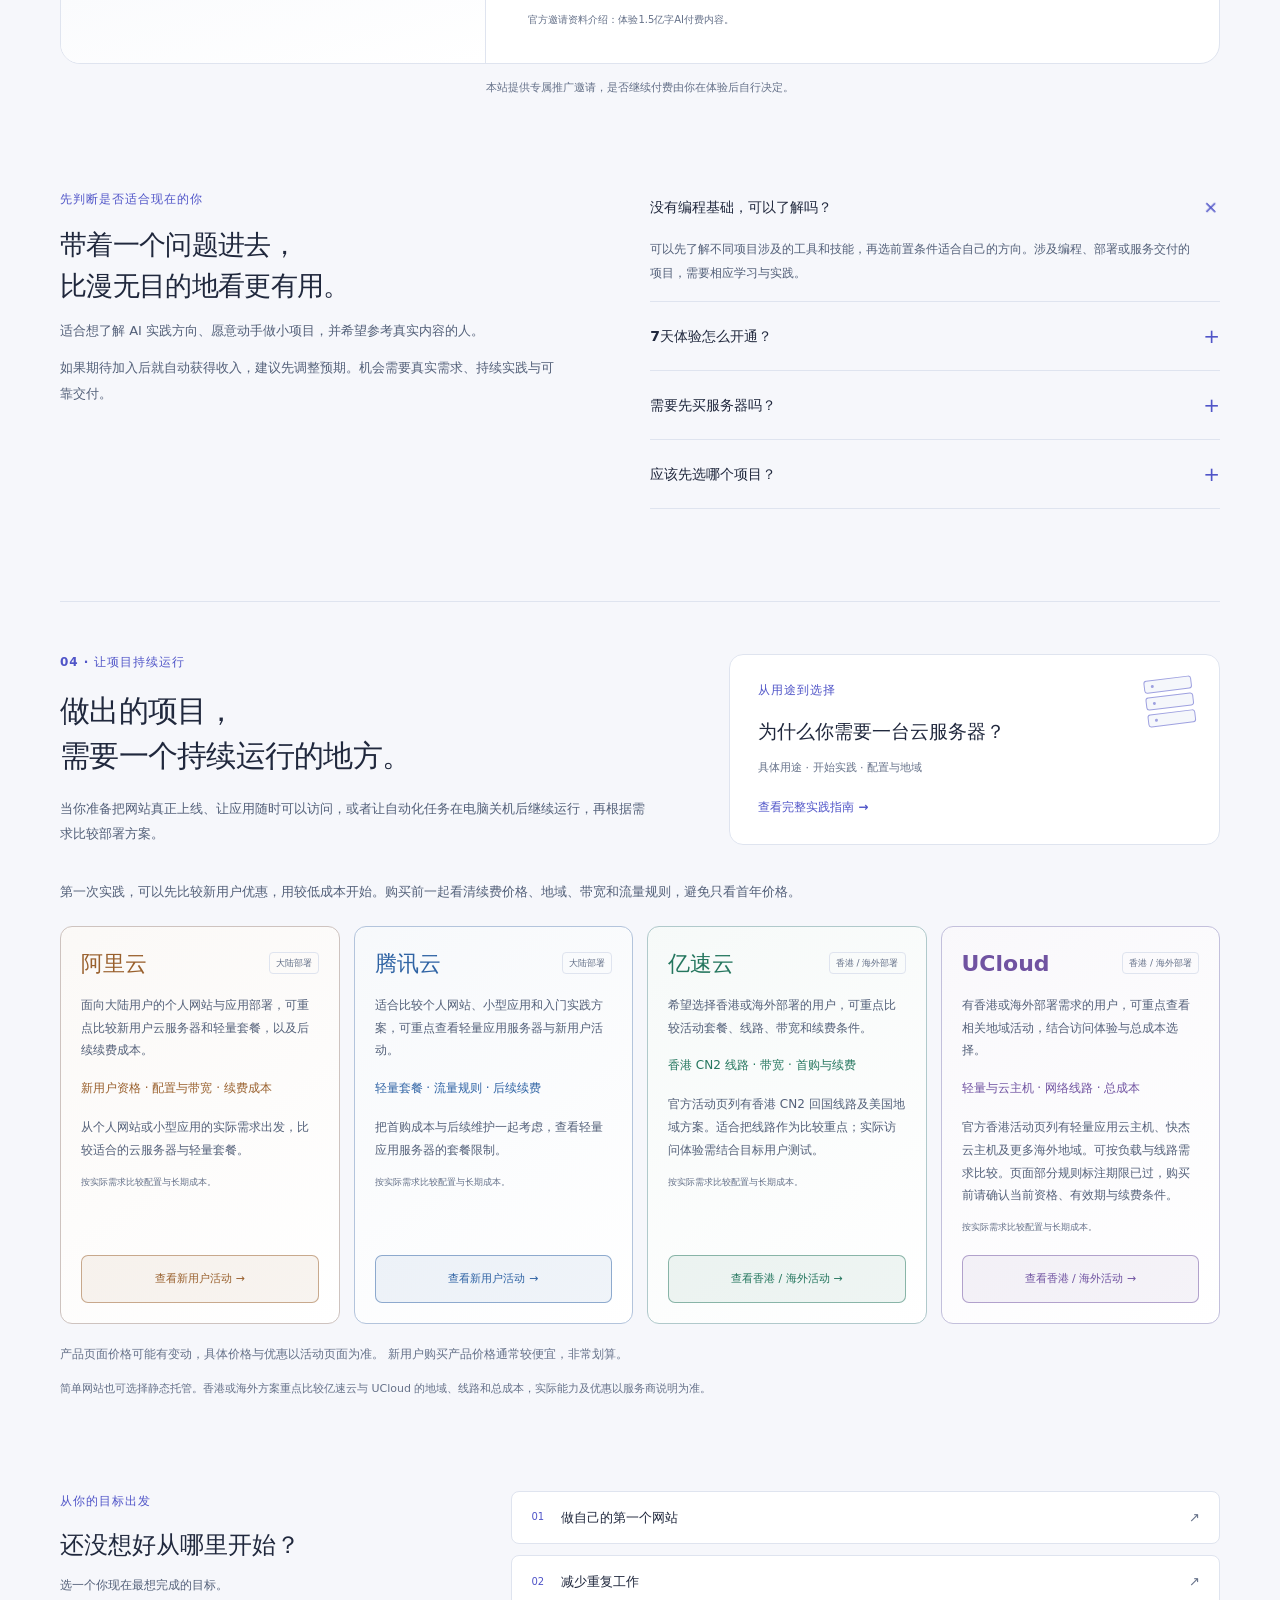
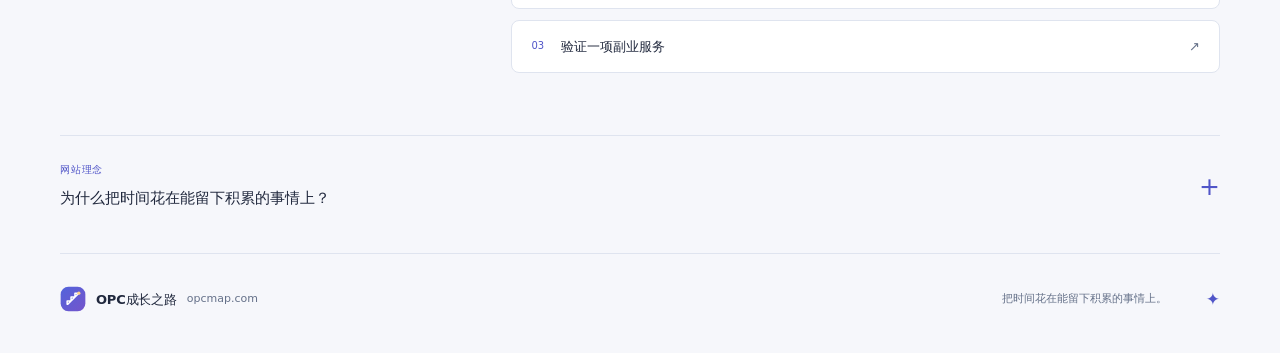
==== commit 5e6aa275: "Add files via upload" ====
--- a/index.html
+++ b/index.html
@@ -1,37 +1,41 @@
 <!doctype html>
-<html lang="zh-CN" data-theme="dark">
+<html lang="zh-CN" data-theme="light">
 <head>
 <meta charset="UTF-8"><meta name="viewport" content="width=device-width, initial-scale=1">
-<meta name="theme-color" content="#0b100f">
-<title>OPC成长之路 · 让努力成为积累</title>
-<meta name="description" content="从一个具体需求开始，探索 AI 工具、建站、自动化与副业实践。了解云服务器的用途，体验 AI 学习与实战社群。">
-<meta property="og:title" content="OPC成长之路 · 让努力成为积累"><meta property="og:description" content="把时间花在能留下积累的事情上。从具体需求开始，找到自己的实践起点。"><meta property="og:type" content="website">
-<script>try{var savedTheme=localStorage.getItem('opc-display-theme');if(savedTheme==='dark'||savedTheme==='light'){document.documentElement.dataset.theme=savedTheme;}document.querySelector('meta[name="theme-color"]').content=document.documentElement.dataset.theme==='dark'?'#0b100f':'#f7f8f3';}catch(e){}</script>
-<link rel="icon" href="assets/mark.svg" type="image/svg+xml"><link rel="stylesheet" href="styles.css">
+<meta name="theme-color" content="#f6f7fb">
+<title>OPC成长之路 · 从一个 AI 实战项目开始</title>
+<meta name="description" content="想用 AI 做副业，从具体需求和实战方向开始。查看真实项目内容，通过专属邀请领取7天免费体验，了解网站、应用与自动化的部署选择。">
+<meta property="og:title" content="OPC成长之路 · 从一个 AI 实战项目开始"><meta property="og:description" content="先了解真实实战方向，再领取7天体验，判断是否适合自己。把时间花在能留下积累的事情上。"><meta property="og:type" content="website">
+<script>try{var savedTheme=localStorage.getItem('opc-display-theme-v2');if(savedTheme==='dark'||savedTheme==='light')document.documentElement.dataset.theme=savedTheme;document.querySelector('meta[name="theme-color"]').content=document.documentElement.dataset.theme==='dark'?'#10131d':'#f6f7fb';}catch(e){}</script>
+<link rel="icon" href="assets/mark-v2.svg" type="image/svg+xml"><link rel="stylesheet" href="styles.css">
 <script defer src="config.js"></script><script defer src="app.js"></script>
 </head>
 <body>
-<div class="ambient" aria-hidden="true"><div class="ambient-glow"></div><div class="orbit orbit-one"></div><div class="orbit orbit-two"></div><div class="orbit orbit-three"></div><i class="star s1"></i><i class="star s2"></i><i class="star s3"></i></div>
+<div class="ambient" aria-hidden="true"><div class="ambient-glow"></div><div class="orbit orbit-one"></div><div class="orbit orbit-two"></div><i class="star s1"></i><i class="star s2"></i><i class="star s3"></i></div>
 <div id="page">
-<header class="site-header wrap"><a class="brand" href="./index.html" target="_blank" rel="noopener noreferrer" aria-label="打开网站首页"><img src="assets/mark.svg" width="34" height="34" alt=""><span data-site-name>OPC成长之路</span></a><div class="header-tools"><span class="header-note"><i></i> 从一个小小的开始</span><button class="theme-toggle" id="theme-toggle" type="button" aria-label="切换到浅色模式" aria-pressed="true" title="切换到浅色模式"><svg class="theme-icon-moon" viewBox="0 0 24 24" aria-hidden="true"><path d="M20.5 14.1A8.8 8.8 0 0 1 9.9 3.5 8.8 8.8 0 1 0 20.5 14.1Z"/></svg><svg class="theme-icon-sun" viewBox="0 0 24 24" aria-hidden="true"><circle cx="12" cy="12" r="4"/><path d="M12 2v2m0 16v2M2 12h2m16 0h2M5 5l1.5 1.5m11 11L19 19M5 19l1.5-1.5m11-11L19 5"/></svg></button></div></header>
+<header class="site-header wrap">
+<a class="brand" href="./index.html" target="_blank" rel="noopener noreferrer" aria-label="在新标签页打开网站首页"><img src="assets/mark-v2.svg" width="34" height="34" alt=""><span data-site-name>OPC成长之路</span></a>
+<div class="header-tools"><nav class="site-nav" aria-label="页面导航"><button data-scroll="projects">实战内容</button><button data-scroll="experience">7天体验</button><button data-open="server" aria-haspopup="dialog">服务器指南</button></nav><button class="theme-toggle" id="theme-toggle" type="button" aria-label="切换到深色模式" aria-pressed="false" title="切换到深色模式"><svg class="theme-icon-moon" viewBox="0 0 24 24" aria-hidden="true"><path d="M20.5 14.1A8.8 8.8 0 0 1 9.9 3.5 8.8 8.8 0 1 0 20.5 14.1Z"/></svg><svg class="theme-icon-sun" viewBox="0 0 24 24" aria-hidden="true"><circle cx="12" cy="12" r="4"/><path d="M12 2v2m0 16v2M2 12h2m16 0h2M5 5l1.5 1.5m11 11L19 19M5 19l1.5-1.5m11-11L19 5"/></svg></button></div>
+</header>
 <main>
-<section class="hero wrap" aria-labelledby="hero-title">
-<div class="hero-heading"><div class="eyebrow"><span></span> 为自己，积累下一种可能</div><h1 id="hero-title">一年以后，<br><span class="title-phrase">你希望自己只是</span><span class="title-phrase">又忙了一年，</span><br><span class="title-phrase">还是多了一份</span><span class="highlight title-phrase">属于自己的底气？</span></h1><div class="hero-index" aria-hidden="true"><span>今天的行动</span><div></div><span>明天的积累</span></div></div>
-<div class="hero-story">
-<div class="story-intro"><p>你可能已经很努力了。认真上班，忙着生活，也想过学一项技能、做一个项目，让收入多一点，让日子宽裕一点。</p><p>可每天忙完，那些真正想做的事，总被推到“以后”。</p></div>
-<div class="question"><p>值得停下来想一想的是：</p><h2>今天做的事情，有多少能留下来，<br class="desktop-break">让明天的你走得更容易？</h2></div>
-<div class="story-action"><p>一项技能、一个网站、一个实用工具、一批信任你的客户，都可能成为下一次机会的起点。</p><p>你不必马上辞职，也不必投入一大笔钱。借助 AI 和互联网，从一个具体需求开始，做出有人需要的结果，验证一条属于自己的收入路径。</p><p>先解决一个问题，再赢得一份信任；先跑通一次，再想办法重复。</p></div>
-<div class="hero-bottom"><p>让今天的努力，成为明天的积累。</p><button class="primary" id="start-button">看看我可以从哪里开始 <span>→</span></button></div>
+<section class="hero wrap" id="hero" aria-labelledby="hero-title">
+<div class="hero-copy"><p class="eyebrow"><i></i> 为自己，积累下一种可能</p><h1 id="hero-title">想用 AI 做副业，<br>先从一个<span class="highlight">具体项目</span>开始。</h1><p class="hero-intro">想增加收入，却不知道先学什么、先做什么？从一个真实需求出发，了解具体的实践方向，做出作品、验证需求，逐步积累自己的能力与机会。</p><p class="hero-bridge">这里整理了 AI 实战内容的参考方向，也提供7天免费体验的专属邀请。先了解，再判断是否适合自己。</p><div class="hero-actions"><button class="primary" id="hero-trial" data-scroll="experience">领取7天免费体验 <span>→</span></button><button class="text-button" data-scroll="projects">先看看实战内容 <span>↘</span></button></div><p class="hero-footnote">从一个具体问题开始，让今天的行动留下积累。</p></div>
+<aside class="hero-card glow-card" aria-label="7天体验内容概览"><div class="hero-card-top"><span class="small-label">先了解，再行动</span><span class="status-dot" aria-hidden="true"></span></div><div class="trial-number"><span>7</span><div><strong>天免费体验</strong><p data-community-name>AI付费社群</p></div></div><div class="path-art" aria-hidden="true"><span class="path-dot dot-one"></span><span class="path-dot dot-two"></span><span class="path-dot dot-three"></span><svg viewBox="0 0 340 80"><path d="M15 62C68 62 53 19 118 19S190 60 233 60 284 14 329 14"/></svg><span class="path-label label-one">了解方向</span><span class="path-label label-two">开始实践</span><span class="path-label label-three">验证需求</span></div><div class="hero-card-benefits"><p><span>01</span>了解实战内容与项目参考</p><p><span>02</span>含3天 AI 新手实操课程</p><p><span>03</span>专属邀请，客服协助开通</p></div><button class="hero-card-link" data-scroll="experience">查看领取方式 <span>→</span></button></aside>
+</section>
+<div class="section-divider wrap" aria-hidden="true"><span>把想法，变成具体的行动</span><i></i><span>↓</span></div>
+<section class="projects-section section wrap" id="projects" aria-labelledby="projects-title" tabindex="-1"><div class="section-heading"><div><span class="section-kicker">01 · 先找到一个方向</span><h2 id="projects-title">先看看，你可以从哪些方向开始。</h2></div><p>选一个与你的能力和需求接近的方向，<br class="desktop-break">再考虑是否深入学习。</p></div><div class="project-grid" id="project-grid"></div><div class="evidence-note"><span class="note-icon" aria-hidden="true">◈</span><p>以上项目方向与封面来自社群官网资料。具体活动安排和体验权限以实际领取流程为准。</p></div></section>
+<section class="value-section section wrap" id="content-value" aria-labelledby="value-title"><div class="value-layout"><div class="value-copy"><span class="section-kicker">02 · 看内容，也看方法</span><h2 id="value-title">花7天，看看这里的内容<br>是否值得你继续学习。</h2><p>工具更新很快，真正值得积累的，是把工具用到具体事情里的方法。</p><p>先了解不同方向涉及的需求、作品与交付方式，再参考具体过程和经验，判断什么值得投入时间。</p><button class="text-button" data-scroll="experience">了解内容后，再领取体验 <span>→</span></button></div><div class="value-content"><div class="value-row"><span>01</span><div><h3>实战方向与项目参考</h3><p>从网站、小工具到内容与服务，了解不同方向需要解决什么问题。</p></div></div><div class="value-row"><span>02</span><div><h3>实战分享与复盘内容</h3><p>参考实践过程与经验，把学习放回具体需求里，少一些独自摸索。</p></div></div><div class="value-row"><span>03</span><div><h3>7天会员体验 + 3天新手课程</h3><p>通过专属邀请先体验内容与学习方式，判断是否适合自己的阶段。</p></div></div><figure class="library-preview" id="library-preview"><figcaption class="library-caption">官网项目库 · 内容分类示例</figcaption><img id="library-image" src="assets/project-library.webp" alt="官网项目库的搜索与项目分类界面" width="1840" height="233" loading="lazy" decoding="async"></figure></div></div></section>
+<section class="articles-section section wrap" id="featured-articles" hidden aria-labelledby="articles-title" tabindex="-1"><div class="section-heading"><div><span class="section-kicker">继续了解真实内容</span><h2 id="articles-title">精选内容预览</h2></div></div><div id="article-grid" class="article-grid"></div><p class="small-print">想进一步阅读和实践，可以通过下方专属邀请领取7天体验。</p></section>
+<aside class="inviter-note wrap"><div class="inviter-mark" aria-hidden="true">荐</div><div><h2>为什么把它推荐给你？</h2><p>我是这个 <span data-community-name>AI付费社群</span> 的会员，也拥有专属推广邀请权限。我把官网展示的实践方向整理在这里，希望你能先了解内容，再用7天体验判断是否适合自己。</p></div><span class="inviter-sign">先体验，再判断</span></aside>
+<section class="experience-section section wrap" id="experience" aria-labelledby="experience-title" tabindex="-1"><div class="section-heading"><div><span class="section-kicker">03 · 用体验做判断</span><h2 id="experience-title">先体验7天，<span class="highlight">再决定是否继续。</span></h2></div><p>通过我的专属邀请，领取7天免费会员体验，<br class="desktop-break">看看内容与学习方式是否适合你。</p></div><div class="experience-panel"><div class="qr-method" id="invitation-qr-area" tabindex="-1" aria-labelledby="qr-method-title"><div class="method-title"><span>01</span><div><h3 id="qr-method-title">扫码添加客服微信</h3><p>由客服协助开通7天体验</p></div></div><button class="qr-button" id="qr-toggle" aria-label="放大专属邀请二维码" aria-expanded="false"><img id="invitation-qr" src="assets/invitation-qr.png" alt="添加客服微信领取7天体验的专属邀请二维码" width="276" height="276" loading="lazy" draggable="false"></button><p class="qr-caption">扫码添加微信。</p><p class="qr-hint">点击可放大；手机可长按图片保存，<br>再在微信中识别二维码。</p></div><div class="direct-method"><span class="experience-badge">你的专属体验入口</span><h3>先看内容，<br>给自己一个实践的起点。</h3><p>扫描我的专属邀请码，添加客服微信，由客服协助开通7天体验。也可以通过下方邀请链接，按照实际页面指引完成领取。</p><div class="experience-includes"><span><i aria-hidden="true">✓</i>7天会员体验</span><span><i aria-hidden="true">✓</i>3天 AI 新手实操课程</span></div><div class="claim-steps" aria-label="扫码领取步骤"><span><b>1</b>扫描专属二维码</span><i>→</i><span><b>2</b>添加客服微信</span><i>→</i><span><b>3</b>客服协助开通</span></div><a class="primary experience-link" id="invitation-link" href="https://t.zsxq.com/xq3qO" target="_blank" rel="noopener noreferrer" data-track="invitation_click" data-location="experience">点击领取7天体验 <span>→</span></a><p class="process-note">此链接是专属推广邀请入口，领取与开通以实际流程为准。</p><p class="supplementary-benefit" id="supplementary-benefit"></p><p id="confirmed-quota" class="small-print" hidden></p><div id="confirmed-rules"></div></div></div><p class="experience-disclosure">本站提供专属推广邀请，是否继续付费由你在体验后自行决定。</p></section>
+<section class="fit-section section wrap" aria-labelledby="fit-title"><div class="fit-copy"><span class="section-kicker">先判断是否适合现在的你</span><h2 id="fit-title">带着一个问题进去，<br>比漫无目的地看更有用。</h2><p>适合想了解 AI 实践方向、愿意动手做小项目，并希望参考真实内容的人。</p><p>如果期待加入后就自动获得收入，建议先调整预期。机会需要真实需求、持续实践与可靠交付。</p></div><div class="faq-list"><details open><summary>没有编程基础，可以了解吗？<span>+</span></summary><p>可以先了解不同项目涉及的工具和技能，再选前置条件适合自己的方向。涉及编程、部署或服务交付的项目，需要相应学习与实践。</p></details><details><summary>7天体验怎么开通？<span>+</span></summary><p>通过专属二维码添加客服微信，由客服协助开通；直接邀请链接按实际页面流程办理。打开链接或展示二维码不等于已经开通。</p></details><details><summary>需要先买服务器吗？<span>+</span></summary><p>先明确项目需求。纯静态页面可使用静态托管；需要常驻任务、自定义后端等能力时，再考虑服务器。</p></details><details><summary>应该先选哪个项目？<span>+</span></summary><p>从你熟悉的人群和具体问题开始。先了解所需技能，选择能完成的小范围作品，再收集真实反馈。项目方向是参考，不是收入承诺。</p></details></div></section>
+<section class="server-section section wrap" id="servers" aria-labelledby="servers-title" tabindex="-1"><div class="server-intro"><div><span class="section-kicker">04 · 让项目持续运行</span><h2 id="servers-title">做出的项目，<br>需要一个持续运行的地方。</h2><p>当你准备把网站真正上线、让应用随时可以访问，或者让自动化任务在电脑关机后继续运行，再根据需求比较部署方案。</p></div><button class="server-guide-entry glow-card" data-open="server" aria-haspopup="dialog"><div class="server-mini-art" aria-hidden="true"><i></i><i></i><i></i></div><span class="small-label">从用途到选择</span><strong>为什么你需要一台云服务器？</strong><span>具体用途 · 开始实践 · 配置与地域</span><b>查看完整实践指南 →</b></button></div><p class="provider-intro">第一次实践，可以先比较新用户优惠，用较低成本开始。购买前一起看清续费价格、地域、带宽和流量规则，避免只看首年价格。</p><div class="provider-grid provider-compact" id="home-providers"></div><p class="small-print">产品页面价格可能有变动，具体价格与优惠以活动页面为准。 新用户购买产品价格通常较便宜，非常划算。</p><p class="deployment-note">简单网站也可选择静态托管。香港或海外方案重点比较亿速云与 UCloud 的地域、线路和总成本，实际能力及优惠以服务商说明为准。</p></section>
+<section class="goal-section section wrap" aria-labelledby="goal-title"><div class="goal-heading"><span class="section-kicker">从你的目标出发</span><h2 id="goal-title">还没想好从哪里开始？</h2><p>选一个你现在最想完成的目标。</p></div><div class="goal-options" role="group" aria-label="选择实践目标"><button data-goal="website" aria-pressed="false"><span>01</span>做自己的第一个网站<i>↗</i></button><button data-goal="automation" aria-pressed="false"><span>02</span>减少重复工作<i>↗</i></button><button data-goal="service" aria-pressed="false"><span>03</span>验证一项副业服务<i>↗</i></button></div><div class="goal-result" id="goal-result" hidden><p id="goal-feedback" role="status"></p><div><button class="text-button" data-open="server" aria-haspopup="dialog">查看服务器指南 →</button><button class="text-button" data-scroll="experience">了解7天体验 →</button></div></div></section>
+<section class="philosophy wrap"><details><summary><div><span class="section-kicker">网站理念</span><h2>为什么把时间花在能留下积累的事情上？</h2></div><span class="expand-icon" aria-hidden="true">+</span></summary><div class="philosophy-body"><h3>一年以后，你希望自己只是又忙了一年，还是多了一份属于自己的底气？</h3><p>你可能已经很努力了。认真上班，忙着生活，也想过学一项技能、做一个项目，让收入多一点，让日子宽裕一点。</p><p>可每天忙完，那些真正想做的事，总被推到“以后”。</p><blockquote><p>值得停下来想一想的是：</p><strong>今天做的事情，有多少能留下来，让明天的你走得更容易？</strong></blockquote><p>一项技能、一个网站、一个实用工具、一批信任你的客户，都可能成为下一次机会的起点。</p><p>你不必马上辞职，也不必投入一大笔钱。借助 AI 和互联网，从一个具体需求开始，做出有人需要的结果，验证一条属于自己的收入路径。</p><p>先解决一个问题，再赢得一份信任；先跑通一次，再想办法重复。</p><p class="highlight"><strong>让今天的努力，成为明天的积累。</strong></p></div></details></section>
+</main>
+<footer class="wrap"><div class="brand"><img src="assets/mark-v2.svg" width="26" height="26" alt=""><span data-site-name>OPC成长之路</span><span class="footer-domain" data-site-domain>opcmap.com</span></div><p>把时间花在能留下积累的事情上。</p><span class="footer-dot" aria-hidden="true">✦</span></footer>
 </div>
-</section>
-<section class="entry-section wrap" id="starting-points" aria-labelledby="entry-heading" tabindex="-1"><div class="section-heading"><div><span class="section-kicker">两条路径，一个起点</span><h2 id="entry-heading">把想法，变成具体的行动。</h2></div><p>先了解，再选择。按自己的节奏开始。</p></div>
-<div class="entry-grid">
-<button class="entry-card server-entry" data-open="server" aria-haspopup="dialog"><div class="card-top"><span class="number">01</span><span class="card-label">让项目持续运行</span><span class="small-arrow">↗</span></div><div class="entry-art server-art" aria-hidden="true"><div class="server-stack"><div><i></i><i></i><span></span></div><div><i></i><i></i><span></span></div><div><i></i><i></i><span></span></div></div><span class="node n1"></span><span class="node n2"></span><span class="node n3"></span><div class="floor-grid"></div></div><div class="card-copy"><h3>为什么你需要<br>一台云服务器？</h3><p>让网站、AI 应用与自动化流程有一个持续运行的地方。从能做什么，到如何选择，找到适合自己的实践起点。</p><span class="entry-cta">了解用途与选择 <b>→</b></span></div></button>
-<button class="entry-card community-entry" data-open="community" aria-haspopup="dialog"><div class="card-top"><span class="number">02</span><span class="card-label">把工具用到真实需求里</span><span class="small-arrow">↗</span></div><div class="entry-art community-art" aria-hidden="true"><svg viewBox="0 0 340 200"><defs><radialGradient id="nodeGlow"><stop stop-color="#cab8ff" stop-opacity=".3"/><stop offset="1" stop-color="#cab8ff" stop-opacity="0"/></radialGradient></defs><circle cx="170" cy="100" r="96" fill="url(#nodeGlow)"/><g fill="none" stroke="#ac98e1" stroke-opacity=".35"><ellipse cx="170" cy="100" rx="132" ry="63" transform="rotate(-20 170 100)"/><ellipse cx="170" cy="100" rx="132" ry="63" transform="rotate(25 170 100)"/><path d="M66 66 170 100 264 46M80 151 170 100 283 133M170 100 175 29M170 100 176 172"/></g><g fill="#b4a1e5" stroke="#dacdff" stroke-width="1.5"><circle cx="66" cy="66" r="5"/><circle cx="264" cy="46" r="5"/><circle cx="80" cy="151" r="5"/><circle cx="283" cy="133" r="5"/><circle cx="175" cy="29" r="4"/><circle cx="176" cy="172" r="4"/></g><rect x="146" y="76" width="48" height="48" rx="13" fill="#282238" stroke="#c3b2f6"/><path d="m158 100 8 8 16-17" stroke="#d4c6fa" stroke-width="3" fill="none" stroke-linecap="round" stroke-linejoin="round"/></svg></div><div class="card-copy"><h3>高质量 AI 学习<br>与实战社群</h3><span class="member-note" id="member-note"></span><p id="community-entry-description">看看真实的实战内容，找到值得学习的方法。通过专属邀请，可领取七天免费会员体验。</p><span class="entry-cta">查看内容与体验 <b>→</b></span></div></button>
-</div></section>
-<section class="goal-section wrap" aria-labelledby="goal-title"><div class="goal-heading"><span class="section-kicker">从你的目标出发</span><h2 id="goal-title">还没想好从哪里开始？</h2><p>选一个你现在最想完成的目标。</p></div><div class="goal-options" role="group" aria-label="选择实践目标"><button data-goal="website" aria-pressed="false"><span>01</span>做自己的第一个网站<i>↗</i></button><button data-goal="automation" aria-pressed="false"><span>02</span>减少重复工作<i>↗</i></button><button data-goal="service" aria-pressed="false"><span>03</span>验证一项副业服务<i>↗</i></button></div><div class="goal-result" id="goal-result" hidden><p id="goal-feedback" role="status"></p><div><button class="text-button" data-open="server">查看服务器指南 →</button><button class="text-button purple" data-open="community">了解社群体验 →</button></div></div></section>
-</main><footer class="wrap"><div class="brand"><img src="assets/mark.svg" width="26" height="26" alt=""><span data-site-name>OPC成长之路</span><span class="footer-domain" data-site-domain>opcmap.com</span></div><p>把时间花在能留下积累的事情上。</p><span class="footer-dot" aria-hidden="true">✦</span></footer>
-</div>
+<div class="mobile-claim" id="mobile-claim" hidden><span>先了解，再判断</span><button class="primary" data-scroll="experience">领取7天免费体验 <span>→</span></button></div>
 <dialog id="reader" aria-labelledby="reader-title"><div class="reader-shell"><header class="reader-header"><div><span id="reader-number">01</span><h2 id="reader-title" tabindex="-1"></h2></div><button id="close-reader" aria-label="关闭阅读面板">×</button></header><nav class="chapter-nav" id="chapter-nav" aria-label="章节跳转"></nav><div class="reader-scroll" id="reader-scroll"><article id="reader-content"></article></div></div></dialog>
-<noscript><p class="wrap">请启用 JavaScript 以使用阅读面板与目标选择。</p></noscript>
+<noscript><p class="wrap">请启用 JavaScript 以使用项目预览、阅读指南、模式切换与目标选择。你仍可使用上方专属体验邀请链接。</p></noscript>
 </body></html>
--- a/styles.css
+++ b/styles.css
@@ -1,35 +1,46 @@
-:root{color-scheme:dark;--bg:#0b100f;--panel:#111917;--text:#f0eee6;--muted:#a8b2ad;--dim:#81928a;--green:#a0dabb;--purple:#c0adee;--line:rgba(186,216,200,.14);font-family:'Microsoft YaHei','PingFang SC','Noto Sans SC',sans-serif;font-synthesis:none}*{box-sizing:border-box}html{scroll-behavior:smooth;scroll-padding-top:28px}body{margin:0;background:var(--bg);color:var(--text);font-size:15px;line-height:1.85;overflow-x:clip}button,a{-webkit-tap-highlight-color:transparent}button{font:inherit;color:inherit;cursor:pointer}button:focus-visible,a:focus-visible{outline:2px solid var(--green);outline-offset:5px}button{border:0}a{color:var(--green);text-underline-offset:4px}p,h1,h2,h3{margin:0}p+p{margin-top:14px}button:active{transform:translateY(2px)}.wrap{max-width:1120px;width:calc(100% - 96px);margin-inline:auto}.ambient{position:absolute;inset:0 0 auto;height:1000px;overflow:hidden;pointer-events:none;z-index:-1}.ambient-glow{position:absolute;width:700px;height:700px;right:-100px;top:-150px;background:radial-gradient(ellipse,rgba(65,125,96,.14),transparent 65%)}.orbit{position:absolute;border:1px solid rgba(120,174,145,.09);border-radius:50%;width:950px;height:620px;right:-430px;top:60px;transform:rotate(-38deg)}.orbit-two{width:1140px;height:760px;right:-515px;top:-10px}.orbit-three{width:1300px;height:920px;right:-600px;top:-100px}.orbit-one:after{content:'';position:absolute;width:7px;height:7px;border-radius:50%;background:#a8d9b7;top:98px;left:100px;box-shadow:0 0 18px #8bb89b;animation:drift 16s ease-in-out infinite alternate}.star{position:absolute;width:3px;height:3px;background:#7f9c89;border-radius:50%;opacity:.5}.s1{top:250px;right:30%}.s2{top:460px;right:12%}.s3{top:100px;left:35%}.site-header{height:106px;display:flex;align-items:center;justify-content:space-between;border-bottom:1px solid var(--line)}.brand{display:flex;align-items:center;gap:12px;font-weight:650;letter-spacing:1px;font-size:17px}.header-note{font-size:12px;color:var(--muted);display:flex;gap:9px;align-items:center}.header-note i{width:5px;height:5px;background:var(--green);border-radius:50%}.hero{padding-top:56px;animation:appear .8s ease-out both}.hero-heading{position:relative}.eyebrow,.section-kicker{font-size:12px;color:var(--green);letter-spacing:2px}.eyebrow{display:flex;align-items:center;gap:10px;margin-bottom:19px}.eyebrow span{width:22px;height:1px;background:var(--green)}h1{font-weight:550;letter-spacing:1px;font-size:clamp(29px,3.05vw,42px);line-height:1.55;max-width:850px}.highlight{color:var(--green)}.hero-index{position:absolute;right:10px;bottom:15px;display:flex;align-items:center;gap:16px;writing-mode:vertical-rl;font-size:11px;color:var(--dim);letter-spacing:2px}.hero-index div{height:56px;width:1px;background:linear-gradient(var(--green),var(--purple));opacity:.5}.hero-story{max-width:810px;margin-top:29px;color:#b7c0ba}.story-intro{max-width:775px}.question{margin:24px 0 23px;padding:3px 0 3px 23px;border-left:2px solid #72a38b}.question p{font-size:12px;color:var(--dim);margin-bottom:6px}.question h2{font-size:clamp(18px,2vw,24px);color:var(--text);line-height:1.65;font-weight:500}.story-action p{line-height:1.9}.hero-bottom{display:flex;align-items:center;justify-content:space-between;gap:20px;margin-top:26px}.hero-bottom p{color:var(--green);font-size:16px}.primary{padding:13px 19px;border-radius:7px;background:#a8dcbc;color:#172c21;font-weight:600;font-size:13px;box-shadow:0 4px 30px #143323;transition:background .2s,transform .2s;white-space:nowrap}.primary:hover{background:#c2ecd1}.primary span{margin-left:12px}.entry-section{padding-top:73px;scroll-margin-top:26px}.section-heading{display:flex;align-items:end;justify-content:space-between;gap:22px;margin-bottom:24px}.section-heading h2{font-size:24px;font-weight:500;margin-top:7px}.section-heading>p{font-size:12px;color:var(--dim);margin-bottom:4px}.entry-grid{display:grid;grid-template-columns:1fr 1fr;gap:22px}.entry-card{--accent:var(--green);--mx:50%;--my:40%;--rx:0deg;--ry:0deg;position:relative;text-align:left;isolation:isolate;overflow:hidden;min-height:450px;background:linear-gradient(135deg,#14211c,#101713 75%);border:1px solid rgba(152,204,168,.23);border-radius:16px;padding:26px 30px 27px;transition:transform .3s,border-color .3s,box-shadow .3s;display:flex;flex-direction:column;transform:perspective(1000px) rotateX(var(--rx)) rotateY(var(--ry))}.community-entry{--accent:var(--purple);background:linear-gradient(135deg,#1c1c2b,#12141c 75%);border-color:rgba(173,155,220,.24)}.entry-card:before{content:'';position:absolute;inset:0;background:radial-gradient(360px circle at var(--mx) var(--my),color-mix(in srgb,var(--accent) 12%,transparent),transparent 70%);opacity:0;transition:opacity .3s;z-index:-1}.entry-card:hover:before{opacity:1}.entry-card:hover{border-color:var(--accent);box-shadow:0 18px 45px #0004}.entry-card:active{transform:scale(.985)}.card-top{display:flex;align-items:center;gap:12px;color:var(--accent);position:relative;z-index:1}.number{font-size:20px;font-weight:400;font-family:Georgia,serif;letter-spacing:1px}.card-label{font-size:11px;color:#a6b6aa}.community-entry .card-label{color:#b1adc5}.small-arrow{margin-left:auto;font-size:22px;color:var(--accent)}.entry-art{height:166px;position:relative;margin-top:8px}.card-copy h3{font-size:25px;line-height:1.5;font-weight:550;margin-bottom:15px}.card-copy p{font-size:13px;color:#a8b7ae;line-height:1.9;max-width:440px}.community-entry .card-copy p{color:#b0adc1}.entry-cta{display:flex;align-items:center;justify-content:space-between;color:var(--accent);border-top:1px solid var(--line);padding-top:16px;margin-top:24px;font-size:13px;font-weight:600}.entry-cta b{font-size:20px;font-weight:400}.card-copy{flex:1;display:flex;flex-direction:column}.card-copy .entry-cta{margin-top:auto;padding-top:16px}.card-copy p{margin-bottom:23px}.member-note{color:#c0adee;font-size:11px;letter-spacing:.5px;margin-top:-8px;margin-bottom:12px}.server-stack{position:absolute;width:151px;left:calc(50% - 75px);top:23px;transform:rotate(-10deg) skewY(3deg);z-index:2;filter:drop-shadow(0 15px 20px #0006)}.server-stack div{height:31px;border-radius:5px;border:1px solid #628975;background:linear-gradient(100deg,#293e32,#182920);margin-bottom:7px;display:flex;align-items:center;gap:6px;padding:0 12px;position:relative}.server-stack div:before{content:'';position:absolute;inset:-9px 4px auto 4px;height:9px;border:1px solid #45664f;background:#24382b;transform:skewX(-28deg);border-radius:4px 4px 0 0}.server-stack i{width:3px;height:3px;border-radius:50%;background:#b0e6bd}.server-stack span{width:36px;height:3px;margin-left:auto;background:repeating-linear-gradient(90deg,#658c74 0 2px,transparent 2px 6px)}.floor-grid{position:absolute;width:320px;height:90px;bottom:0;left:calc(50% - 160px);transform:perspective(200px) rotateX(55deg);background-image:linear-gradient(#72a78a15 1px,transparent 1px),linear-gradient(90deg,#72a78a15 1px,transparent 1px);background-size:24px 24px;mask-image:radial-gradient(ellipse,#000,transparent 68%)}.node{position:absolute;width:6px;height:6px;border:1px solid #b0d6ba;border-radius:50%;background:#486c55;box-shadow:0 0 16px #a5ddad66}.n1{left:17%;top:48px}.n2{right:17%;top:95px}.n3{left:31%;bottom:5px}.community-art svg{width:100%;height:180px;margin-top:-9px}.goal-section{margin-top:65px;margin-bottom:76px;padding-top:35px;border-top:1px solid var(--line)}.goal-heading h2{font-size:23px;font-weight:500;margin-top:7px}.goal-heading>p{font-size:13px;color:var(--muted);margin-top:6px}.goal-options{display:grid;grid-template-columns:repeat(3,1fr);gap:14px;margin-top:24px}.goal-options button{display:flex;align-items:center;text-align:left;gap:13px;padding:18px;border:1px solid var(--line);border-radius:9px;background:#101713;font-size:13px;transition:border-color .2s,background .2s}.goal-options button span{font-family:Georgia,serif;font-size:13px;color:var(--dim)}.goal-options i{margin-left:auto;font-style:normal;color:var(--dim)}.goal-options button:hover,.goal-options button[aria-pressed=true]{border-color:#7cab8c;background:#16231c}.goal-options button[aria-pressed=true] span,.goal-options button[aria-pressed=true] i{color:var(--green)}.goal-result{border-left:2px solid #7cab8c;padding:10px 19px;margin-top:18px;background:#121c16;border-radius:0 7px 7px 0;font-size:13px;animation:appear .25s ease-out}.goal-result>div{display:flex;gap:24px;margin-top:9px}.text-button{padding:0;background:transparent;color:var(--green);font-size:13px}.purple{color:var(--purple)}footer{border-top:1px solid var(--line);padding:28px 0 36px;display:flex;align-items:center;gap:22px}footer .brand{font-size:13px}footer p{font-size:12px;color:var(--dim);margin-left:auto}.footer-dot{color:var(--green);font-size:18px;margin-left:22px}
-/* 阅读区：不添加动态视觉，保留清晰的滚动提示。 */
-dialog{padding:0;border:1px solid #34483e;border-radius:17px;width:min(890px,calc(100% - 64px));max-width:none;height:min(850px,88dvh);max-height:88dvh;background:#101713;color:var(--text);box-shadow:0 30px 100px #0009;overflow:hidden}dialog::backdrop{background:rgba(3,7,5,.75);backdrop-filter:blur(7px)}.reader-shell{display:flex;flex-direction:column;height:100%;min-height:0}.reader-header{display:flex;align-items:center;justify-content:space-between;flex-shrink:0;padding:20px 25px 15px;border-bottom:1px solid var(--line);gap:16px}.reader-header>div{display:flex;align-items:center;gap:14px;min-width:0}.reader-header>div>span{color:var(--green);font:18px Georgia,serif}.reader-header h2{font-size:17px;font-weight:500;line-height:1.5}.reader-header h2:focus{outline:none}#close-reader{width:38px;height:38px;border-radius:50%;background:#1d2a22;color:#c9d6cb;font-size:26px;line-height:1;flex-shrink:0}#close-reader:hover{background:#304237}.chapter-nav{display:flex;gap:8px;padding:12px 25px;flex-shrink:0;border-bottom:1px solid var(--line);flex-wrap:wrap}.chapter-nav button{font-size:11px;line-height:1.5;background:transparent;padding:7px 10px;border-radius:5px;color:#a5b2a9}.chapter-nav button:hover,.chapter-nav button.active{background:#233329;color:#bbdfc6}.reader-scroll{overflow-y:auto;overscroll-behavior:contain;min-height:0;scrollbar-width:thin;scrollbar-color:#3c4b40 transparent;scroll-behavior:smooth;scrollbar-gutter:stable;padding:28px 36px 38px}.reader-scroll::-webkit-scrollbar{width:5px}.reader-scroll::-webkit-scrollbar-track{background:transparent}.reader-scroll::-webkit-scrollbar-thumb{border-radius:20px;background:#3c4b40}.reader-scroll:hover::-webkit-scrollbar-thumb{background:#5c6c5f}.reader-scroll:hover{scrollbar-color:#5c6c5f transparent}.reader-scroll article{font-size:14px;line-height:1.95;color:#bac4bd}.read-lead{font-size:17px;line-height:1.85;color:#e2e7de}.read-section{margin-top:37px;scroll-margin-top:12px}.read-section h3{font-size:22px;font-weight:550;line-height:1.6;color:var(--text);margin-bottom:16px}.chapter-number{color:var(--green);font:15px Georgia,serif;margin-right:12px}.quiet-note{padding:12px 16px;background:#19241d;border-left:2px solid #4d6f57;color:#a8b9ad;font-size:12px;margin-top:17px;border-radius:0 6px 6px 0}.scenario-grid,.comparison-grid,.provider-grid{display:grid;grid-template-columns:1fr 1fr;gap:15px;margin-top:18px}.read-card{padding:20px;background:#151f18;border:1px solid var(--line);border-radius:10px;min-width:0}.read-card h4{font-size:16px;color:#e1e7dc;font-weight:500;margin:0 0 10px;line-height:1.65}.read-card .card-symbol{font-size:13px;color:var(--green);display:block;margin-bottom:8px}.read-card p{font-size:12px;color:#aabaaf;line-height:1.95}.read-card p+p{margin-top:8px}.read-card strong{font-weight:500;color:#d4dfd3}.route{display:flex;flex-wrap:wrap;gap:7px;align-items:center;margin:20px 0;padding:17px 15px;background:#18271e;border-radius:9px}.route span{font-size:12px;color:#bdd9c3}.route i{font-style:normal;color:#5e8069}.practice{padding-left:17px;border-left:1px solid #37533e;margin:21px 0}.practice h4{color:#d7e4d7;font-size:16px;margin:0 0 8px;font-weight:500}.practice ol{padding-left:20px;font-size:13px;margin:0;color:#b2c2b5}.practice li{padding:3px 0}.provider-card{--provider:#a0dabb;display:flex;flex-direction:column;padding:21px;border:1px solid color-mix(in srgb,var(--provider) 25%,transparent);border-radius:11px;background:linear-gradient(135deg,color-mix(in srgb,var(--provider) 5%,#131a15),#111813);min-width:0}.provider-head{display:flex;align-items:center;justify-content:space-between;gap:12px;margin-bottom:12px}.provider-head h4{margin:0;color:var(--provider);font-size:19px;font-weight:550}.region-tag{font-size:10px;color:#9cac9e;border:1px solid var(--line);border-radius:4px;padding:2px 6px}.provider-card p{font-size:12px;line-height:1.9}.provider-card .focus{color:var(--provider);font-size:11px;margin:13px 0 11px}.activity-info{font-size:11px!important;color:#a7b4ab}.provider-card .activity-link{margin-top:18px;padding:10px 11px;display:block;border-radius:6px;border:1px solid color-mix(in srgb,var(--provider) 38%,transparent);color:var(--provider);text-decoration:none;font-size:12px;text-align:center;background:color-mix(in srgb,var(--provider) 7%,transparent)}.provider-card .activity-link:hover{background:color-mix(in srgb,var(--provider) 16%,transparent)}.source-note{font-size:10px;color:#84998a;margin-top:10px}.source-note a{color:#a9b8af}.provider-card .activity-link{margin-top:auto}.provider-card .source-note{margin-bottom:17px}.region-notes{display:grid;grid-template-columns:1fr 1fr;gap:18px;margin-top:22px}.region-notes h4{margin:0 0 7px;color:#d2dfd1;font-size:14px;font-weight:500}.region-notes p{font-size:12px;color:#a4b7a8}.small-print{font-size:11px;color:#8e9e93;margin-top:20px}.switch-block{border-top:1px solid var(--line);padding-top:22px;margin-top:36px;display:flex;align-items:center;justify-content:space-between;gap:15px;font-size:12px}.community-intro{padding:10px 0 20px}.community-intro .read-lead{color:#dfd5ef}.community-values{display:flex;gap:8px;flex-wrap:wrap;margin:20px 0}.community-values span{font-size:11px;color:#c0b0df;background:#211f2b;border:1px solid #3e354e;padding:4px 10px;border-radius:5px}.experience-block{border:1px solid #4a405d;border-radius:13px;background:linear-gradient(135deg,#201e2a,#14191a);padding:26px;margin-top:24px}.experience-block h3{font-size:23px;line-height:1.6;color:#eadff6;margin-bottom:10px;font-weight:500}.experience-block>p{font-size:13px;color:#bfb4cd}.invitation-grid{display:grid;grid-template-columns:246px 1fr;gap:30px;margin-top:23px}.invitation-method h4{margin:0 0 10px;font-size:14px;color:#dcd0ef;font-weight:500}.invitation-method h4 span{font-family:Georgia,serif;color:#9d8cba;margin-right:8px}.invitation-method p{font-size:12px;color:#bdb3ca;line-height:1.9}.qr-button{display:block;background:#fff;border-radius:8px;padding:12px;margin:14px 0 9px;width:224px;max-width:100%;cursor:zoom-in;line-height:0}.qr-button img{width:100%;height:auto;display:block;image-rendering:pixelated;-webkit-touch-callout:default}.qr-button.expanded{width:100%;max-width:340px;cursor:zoom-out}.qr-caption{font-size:12px;color:#ddd3ee}.qr-hint{font-size:10px!important;color:#9d91af!important;margin-top:4px!important}.invitation-method.direct{display:flex;flex-direction:column;align-items:start;justify-content:center}.experience-link{display:inline-block;margin-top:21px;background:#c4b0ef;color:#231b31;text-decoration:none;font-weight:600;font-size:13px;padding:13px 19px;border-radius:6px;text-align:center}.experience-link:hover{background:#d8c7f8}.invitation-method .process-note{margin-top:13px;font-size:11px;color:#a498b7}.experience-block .small-print{margin-top:24px;border-top:1px solid #40384f;padding-top:13px;font-size:11px;color:#aa9bbd}.article-grid{display:grid;grid-template-columns:1fr 1fr;gap:14px}.article-card{border:1px solid #3f354d;border-radius:9px;padding:18px;background:#1c1b25}.article-card h4{font-size:15px;margin:9px 0;color:#e1d7f0}.article-card p{font-size:12px}.article-tags{font-size:10px;color:var(--purple)}.article-card a{display:block;margin-top:12px;font-size:12px;color:var(--purple)}.article-card small{display:block;font-size:10px;margin-top:9px;color:#a498b6}
-@keyframes appear{from{opacity:0;transform:translateY(10px)}to{opacity:1;transform:translateY(0)}}@keyframes drift{to{transform:translate(45px,-20px);opacity:.5}}[hidden]{display:none!important}
-@media(min-width:1400px){.hero-story{max-width:850px}.hero{padding-top:62px}}@media(max-width:900px){.wrap{width:calc(100% - 56px)}h1{font-size:34px}.hero-index{display:none}.section-heading>p{display:none}.entry-card{padding:22px}.goal-options{gap:10px}.goal-options button{padding:14px;gap:9px;font-size:12px}.goal-options button i{display:none}.hero-bottom{align-items:start}.hero-bottom p{font-size:14px}.reader-scroll{padding:25px}.invitation-grid{gap:22px;grid-template-columns:220px 1fr}.experience-block{padding:22px}}
-@media(max-width:600px){.wrap{width:calc(100% - 40px)}.site-header{height:79px}.brand{font-size:15px;gap:10px}.header-note{font-size:10px}.header-note i{display:none}.hero{padding-top:34px}.eyebrow{font-size:10px;letter-spacing:1.5px;margin-bottom:18px}h1{font-size:26px;line-height:1.65;letter-spacing:.2px}h1 br{display:none}h1 br:first-of-type{display:block}.hero-story{font-size:13px;margin-top:23px;line-height:1.95}.question{margin:21px 0;padding-left:17px}.question h2{font-size:18px}.desktop-break{display:none}.story-action p{line-height:1.95}.hero-bottom{flex-direction:column;gap:15px;margin-top:24px}.primary{padding:13px 17px}.entry-section{padding-top:43px}.section-kicker{font-size:10px}.section-heading{margin-bottom:20px}.section-heading h2{font-size:21px}.entry-grid{grid-template-columns:1fr;gap:17px}.entry-card{min-height:415px;padding:23px}.entry-art{height:151px}.card-copy h3{font-size:24px}.card-copy p{font-size:12px}.card-copy h3 br{display:none}.entry-cta{font-size:12px}.goal-section{margin-top:40px;padding-top:27px;margin-bottom:40px}.goal-heading h2{font-size:21px}.goal-options{grid-template-columns:1fr;gap:10px;margin-top:20px}.goal-options button{padding:16px;font-size:13px}.goal-options i{display:block!important}.goal-result>div{gap:19px;flex-wrap:wrap}footer{flex-wrap:wrap;padding:23px 0 27px;gap:8px}footer p{margin:0;width:100%;padding-left:36px;font-size:11px}footer .brand{font-size:12px}.footer-dot{display:none}.ambient{height:700px}.orbit{right:-720px;opacity:.8}dialog{width:100%;height:100dvh;max-height:100dvh;margin:0;border-radius:0;border:0;max-width:100%;overscroll-behavior:contain}.reader-header{padding:14px 16px 12px;padding-top:max(14px,env(safe-area-inset-top));gap:8px}.reader-header h2{font-size:14px}.reader-header>div{gap:9px}#close-reader{width:36px;height:36px}.chapter-nav{padding:10px 14px;gap:4px}.chapter-nav button{padding:6px 8px;font-size:10px}.reader-scroll{padding:23px 20px 32px;padding-bottom:max(32px,env(safe-area-inset-bottom));scrollbar-gutter:auto}.reader-scroll article{font-size:13px}.read-lead{font-size:16px}.read-section{margin-top:29px}.read-section h3{font-size:20px}.scenario-grid,.comparison-grid,.provider-grid,.region-notes,.article-grid{grid-template-columns:1fr}.read-card{padding:18px}.route{padding:14px;gap:7px}.route span{font-size:11px}.provider-card{padding:20px}.provider-card p{font-size:12px}.experience-block{padding:20px 17px}.experience-block h3{font-size:21px}.invitation-grid{grid-template-columns:1fr;gap:23px}.invitation-method.direct{order:-1;border-bottom:1px solid #44394e;padding-bottom:24px}.experience-link{width:100%;margin-top:16px}.invitation-method{min-width:0}.qr-button{width:224px;margin-inline:auto}.qr-caption,.qr-hint{text-align:center}.qr-button.expanded{width:100%;max-width:340px}.switch-block{align-items:start;flex-direction:column;gap:10px}.small-print{font-size:10px}.reader-scroll{scrollbar-width:thin}}
-@media(prefers-reduced-motion:reduce){html,.reader-scroll{scroll-behavior:auto}*,*::before,*::after{animation:none!important;transition:none!important}.entry-card{transform:none!important}}
-@media(min-width:1050px){.hero{display:grid;grid-template-columns:.8fr 1.1fr;gap:62px;align-items:stretch;padding-top:48px}.hero-heading{padding-top:4px}.hero-heading h1{font-size:34px;line-height:1.7;letter-spacing:.5px}.hero-heading .eyebrow{font-size:11px;letter-spacing:1px}.hero-story{margin-top:0;font-size:14px}.question h2{font-size:20px}.question .desktop-break{display:none}.hero-index{left:0;right:auto;bottom:12px;writing-mode:horizontal-tb;gap:12px}.hero-index div{width:58px;height:1px}.hero-bottom{flex-direction:column;align-items:start;gap:16px}.hero-bottom p{font-size:15px}.entry-section{padding-top:53px}}
-h1{text-wrap:balance}.invitation-grid{grid-template-columns:300px 1fr}.qr-button{width:300px}.qr-button.expanded{width:100%;max-width:340px}@media(max-width:900px) and (min-width:601px){.invitation-grid{grid-template-columns:250px 1fr}}@media(max-width:600px){.invitation-grid{grid-template-columns:1fr}}
-/* 活动入口呼吸微光：边框和光晕缓慢明暗变化，正文保持稳定。 */
-.provider-card .activity-link{position:relative;isolation:isolate;border-color:color-mix(in srgb,var(--provider) 52%,transparent);background:color-mix(in srgb,var(--provider) 10%,transparent)}
-.provider-card .activity-link::before{content:'';position:absolute;inset:-1px;pointer-events:none;border-radius:inherit;border:1px solid color-mix(in srgb,var(--provider) 85%,transparent);box-shadow:0 0 0 1px color-mix(in srgb,var(--provider) 9%,transparent),0 0 18px color-mix(in srgb,var(--provider) 24%,transparent),inset 0 0 14px color-mix(in srgb,var(--provider) 9%,transparent);opacity:.16;animation:activity-breathe 5.8s ease-in-out infinite}
-.provider-card:nth-child(2) .activity-link::before{animation-delay:-1.4s}
-.provider-card:nth-child(3) .activity-link::before{animation-delay:-2.8s}
-.provider-card:nth-child(4) .activity-link::before{animation-delay:-4.2s}
-.provider-card .activity-link:hover::before,.provider-card .activity-link:focus-visible::before{animation:none;opacity:1}
-@keyframes activity-breathe{0%,100%{opacity:.16}50%{opacity:1}}
-@media(prefers-reduced-motion:reduce){.provider-card .activity-link::before{display:none;animation:none}}
-.site-header .brand{color:inherit;text-decoration:none}.site-header .brand:hover{color:var(--green)}footer .footer-domain{font-size:11px;letter-spacing:0;font-weight:400;color:var(--dim);white-space:nowrap}@media(max-width:600px){footer .footer-domain{font-size:10px}}
-/* 昼夜主题：初次访问默认深色，用户可自由切换浅色。 */
-.header-tools{display:flex;align-items:center;gap:24px}.theme-toggle{display:inline-flex;align-items:center;justify-content:center;gap:0;width:40px;height:40px;min-height:40px;padding:0;border:1px solid var(--line);border-radius:9px;background:#15201a;color:var(--text);font-size:12px;line-height:1.5;white-space:nowrap;transition:border-color .2s,background .2s}.theme-toggle:hover{border-color:var(--green);background:#213126}.theme-toggle svg{width:16px;height:16px;fill:none;stroke:currentColor;stroke-width:1.7;stroke-linecap:round;stroke-linejoin:round}.theme-icon-sun{display:none}[data-theme=dark] .theme-icon-sun{display:block}[data-theme=dark] .theme-icon-moon{display:none}.provider-card{--provider:var(--provider-dark,#a0dabb)}
-:root[data-theme=light]{color-scheme:light;--bg:#f7f8f3;--panel:#fff;--text:#203029;--muted:#53665b;--dim:#5e7065;--green:#24654e;--purple:#70519f;--line:rgba(49,83,65,.17)}
-[data-theme=light] .theme-toggle{background:#fff;color:#42584c;box-shadow:0 2px 7px #24423008}[data-theme=light] .theme-toggle:hover{background:#eaf1e9}
-[data-theme=light] .ambient-glow{background:radial-gradient(ellipse,rgba(121,168,137,.15),transparent 65%)}[data-theme=light] .orbit{border-color:rgba(65,113,84,.09)}[data-theme=light] .orbit-one:after{background:#6b9879;box-shadow:0 0 15px #87ae8866}[data-theme=light] .star{background:#52735e}
-[data-theme=light] .hero-story{color:#485b50}[data-theme=light] .question{border-color:#92b29b}[data-theme=light] .primary{background:linear-gradient(135deg,#347b60,#27634e);color:#fff;box-shadow:0 6px 20px #2c664523}[data-theme=light] .primary:hover{background:#24573f}
-[data-theme=light] .entry-card{background:linear-gradient(140deg,#e9f2e8,#f8fbf5 80%);border-color:#c6d7c6;box-shadow:0 8px 30px #25462e06}[data-theme=light] .community-entry{background:linear-gradient(140deg,#efebf7,#fbf9fc 80%);border-color:#d8cee5}[data-theme=light] .entry-card:hover{border-color:var(--accent);box-shadow:0 15px 35px #25462e12}[data-theme=light] .card-label{color:#526955}[data-theme=light] .community-entry .card-label{color:#6b5e7c}[data-theme=light] .card-copy p{color:#506457}[data-theme=light] .community-entry .card-copy p{color:#61576f}[data-theme=light] .member-note{color:var(--purple)}
-[data-theme=light] .server-stack{filter:drop-shadow(0 12px 16px #344d3925)}[data-theme=light] .server-stack div{background:linear-gradient(100deg,#557864,#345540);border-color:#8bab94}[data-theme=light] .server-stack div:before{background:#718f78;border-color:#90aa94}[data-theme=light] .floor-grid{background-image:linear-gradient(#55836a22 1px,transparent 1px),linear-gradient(90deg,#55836a22 1px,transparent 1px)}[data-theme=light] .node{border-color:#5f8068;box-shadow:0 0 14px #6c927633}[data-theme=light] .community-art svg>g:first-of-type{stroke:#9074b2;stroke-opacity:.5}[data-theme=light] .community-art svg>rect{fill:#e1d5ee;stroke:#9775b2}[data-theme=light] .community-art svg>path{stroke:#70519f}
-[data-theme=light] .goal-options button{background:#fcfdf9;border-color:#d1dbce}[data-theme=light] .goal-options button:hover,[data-theme=light] .goal-options button[aria-pressed=true]{background:#e9f2e8;border-color:#81a48b}[data-theme=light] .goal-result{background:#eaf2e7;border-color:#85a98e}
-[data-theme=light] dialog{background:#fdfefa;border-color:#d0ddcf;box-shadow:0 24px 80px #24452b30}[data-theme=light] dialog::backdrop{background:rgba(39,56,46,.3);backdrop-filter:blur(6px)}[data-theme=light] #close-reader{background:#e7eee4;color:#455e4d}[data-theme=light] #close-reader:hover{background:#d6e3d3}[data-theme=light] .chapter-nav button{color:#5d6e60}[data-theme=light] .chapter-nav button:hover,[data-theme=light] .chapter-nav button.active{background:#e1eddf;color:#2d6245}
-[data-theme=light] .reader-scroll{scrollbar-color:#bacabb transparent}[data-theme=light] .reader-scroll:hover{scrollbar-color:#8fa594 transparent}[data-theme=light] .reader-scroll::-webkit-scrollbar-thumb{background:#bacabb}[data-theme=light] .reader-scroll:hover::-webkit-scrollbar-thumb{background:#8fa594}[data-theme=light] .reader-scroll article{color:#455b4d}[data-theme=light] .read-lead{color:#2d4536}[data-theme=light] .quiet-note{background:#edf3e9;color:#4e6856;border-color:#94b198}
-[data-theme=light] .read-card{background:#f4f8ef;border-color:#d6e2d1}[data-theme=light] .read-card h4{color:#2e4835}[data-theme=light] .read-card p{color:#526956}[data-theme=light] .read-card strong{color:#2e503b}[data-theme=light] .route{background:#e6f0e2}[data-theme=light] .route span{color:#3d6248}[data-theme=light] .route i{color:#66846c}[data-theme=light] .practice{border-color:#adcaaf}[data-theme=light] .practice h4{color:#355e40}[data-theme=light] .practice ol{color:#526a55}
-[data-theme=light] .provider-card{--provider:var(--provider-light,#24654e);background:linear-gradient(140deg,color-mix(in srgb,var(--provider) 5%,#fff),#fff);border-color:color-mix(in srgb,var(--provider) 25%,#e5e8df);box-shadow:0 3px 12px #2b423006}[data-theme=light] .region-tag{color:#596e5d}[data-theme=light] .activity-info{color:#506356}[data-theme=light] .source-note{color:#607064}[data-theme=light] .small-print{color:#5d7062}[data-theme=light] .region-notes h4{color:#385b41}[data-theme=light] .region-notes p{color:#526b57}[data-theme=light] .provider-card .activity-link{background:color-mix(in srgb,var(--provider) 6%,#fff);border-color:color-mix(in srgb,var(--provider) 35%,#e8ece3);font-weight:600}[data-theme=light] .provider-card .activity-link:hover{background:color-mix(in srgb,var(--provider) 11%,#fff)}[data-theme=light] .provider-card .activity-link::before{box-shadow:0 0 0 1px color-mix(in srgb,var(--provider) 7%,transparent),0 0 15px color-mix(in srgb,var(--provider) 14%,transparent),inset 0 0 12px color-mix(in srgb,var(--provider) 5%,transparent)}
-[data-theme=light] .community-intro .read-lead{color:#534167}[data-theme=light] .community-values span{background:#f0eaf7;color:#705585;border-color:#dcd0e8}[data-theme=light] .experience-block{background:linear-gradient(140deg,#f2edf8,#fbfafc);border-color:#d8cbe6}[data-theme=light] .experience-block h3{color:#57416d}[data-theme=light] .experience-block>p{color:#6b597c}[data-theme=light] .invitation-method h4{color:#5e4774}[data-theme=light] .invitation-method h4 span{color:#806b94}[data-theme=light] .invitation-method p{color:#6b5b79}[data-theme=light] .qr-button{box-shadow:0 0 0 1px #e4dbea,0 6px 20px #5c447011}[data-theme=light] .qr-caption{color:#604c73}[data-theme=light] .qr-hint{color:#756481!important}[data-theme=light] .experience-link{background:#73539b;color:#fff;box-shadow:0 5px 16px #71529b1a}[data-theme=light] .experience-link:hover{background:#634485}[data-theme=light] .invitation-method .process-note{color:#74627f}[data-theme=light] .experience-block .small-print{color:#73617f;border-color:#ddd0e7}[data-theme=light] .article-card{background:#f4eff8;border-color:#dbcee6}[data-theme=light] .article-card h4{color:#5a4271}[data-theme=light] .article-card small{color:#74627e}[data-theme=light] .invitation-method.direct{border-color:#ddd0e7}
-@media(max-width:600px){.header-tools{gap:10px}.header-tools .header-note{display:none}.theme-toggle{width:38px;height:38px;min-height:38px;padding:0}.theme-toggle svg{width:15px;height:15px}.site-header .brand{font-size:14px;gap:9px}}
-.hero-heading .title-phrase{display:inline-block}
+:root{color-scheme:dark;--bg:#10131d;--surface:#191e2b;--surface-2:#22283a;--text:#f3f4fa;--muted:#bdc5d6;--quiet:#a6b0c5;--line:#343d51;--accent:#b2bdff;--accent-strong:#c9d1ff;--accent-fill:#b2bdff;--accent-ink:#192043;--purple:#d0b7f3;--blue:#a4c2fa;--orange:#efbf94;--shadow:0 24px 75px #0004;font-family:"Microsoft YaHei","PingFang SC",system-ui,-apple-system,sans-serif;font-synthesis:none}
+:root[data-theme=light]{color-scheme:light;--bg:#f6f7fb;--surface:#ffffff;--surface-2:#eef1f8;--text:#20283d;--muted:#536079;--quiet:#657189;--line:#dfe4ef;--accent:#5055c8;--accent-strong:#383faf;--accent-fill:#5359d1;--accent-ink:#ffffff;--purple:#7953b4;--blue:#315eb2;--orange:#996338;--shadow:0 24px 65px #293c7510}
+*{box-sizing:border-box}html{scroll-behavior:smooth;scroll-padding-top:24px;scrollbar-color:#63708c #10131d;scrollbar-width:thin}body{margin:0;background:var(--bg);color:var(--text);font-size:15px;line-height:1.8;-webkit-font-smoothing:antialiased}button,a,summary{-webkit-tap-highlight-color:transparent}button{font:inherit;color:inherit;cursor:pointer;border:0}a{color:inherit;text-decoration:none}img,svg{max-width:100%}img{display:block}h1,h2,h3,h4,p{margin:0}button:focus-visible,a:focus-visible,summary:focus-visible{outline:2px solid var(--accent);outline-offset:5px}section[tabindex]:focus,h2[tabindex]:focus{outline:none}[hidden]{display:none!important}.wrap{width:min(1160px,calc(100% - 80px));margin-inline:auto}#page{position:relative;isolation:isolate}.highlight{color:var(--accent)}.section{padding-top:92px;scroll-margin-top:28px}.section-kicker,.small-label{display:block;color:var(--accent);font-size:12px;letter-spacing:.08em;font-weight:550;margin-bottom:14px}.section-heading{display:flex;justify-content:space-between;align-items:flex-end;gap:30px;margin-bottom:30px}.section-heading h2,.value-copy h2,.fit-copy h2,.server-intro h2{font-size:30px;line-height:1.5;font-weight:650;letter-spacing:-.025em}.section-heading>p{font-size:13px;color:var(--muted);line-height:1.8;flex-shrink:0}.small-print{font-size:12px;color:var(--quiet);margin-top:20px;line-height:1.8}
+.ambient{position:absolute;inset:0 0 auto;height:810px;overflow:hidden;pointer-events:none;opacity:.7}.ambient-glow{position:absolute;right:-180px;top:-220px;width:900px;height:850px;background:radial-gradient(ellipse,#566bcc22,transparent 67%)}.orbit{position:absolute;border:1px solid #7180cb13;right:-360px;top:-90px;width:1200px;height:590px;border-radius:50%;transform:rotate(-28deg);animation:orbit-drift 24s ease-in-out infinite alternate}.orbit-two{right:-430px;top:20px;width:1380px;height:730px;animation-delay:-12s}.star{position:absolute;width:3px;height:3px;background:var(--accent);border-radius:50%;opacity:.25}.s1{top:170px;left:45%}.s2{top:650px;left:86%}.s3{top:380px;left:15%}@keyframes orbit-drift{to{transform:translate(25px,15px) rotate(-24deg)}}:root[data-theme=light] .ambient-glow{background:radial-gradient(ellipse,#afbcf72a,transparent 68%)}:root[data-theme=light] .orbit{border-color:#6878bb1b}
+.site-header{display:flex;align-items:center;justify-content:space-between;gap:25px;height:100px;border-bottom:1px solid var(--line)}.brand{display:flex;align-items:center;gap:12px;flex-shrink:0;font-size:19px;font-weight:700;letter-spacing:-.015em}.brand img{flex-shrink:0}.brand:hover{color:var(--accent)}.header-tools{display:flex;align-items:center;gap:25px}.site-nav{display:flex;gap:28px}.site-nav button{background:none;padding:8px 0;color:var(--muted);font-size:13px}.site-nav button:hover{color:var(--text)}.theme-toggle{display:grid;place-items:center;width:42px;height:42px;border-radius:50%;border:1px solid var(--line);background:var(--surface);transition:background .2s,border-color .2s}.theme-toggle:hover{border-color:var(--accent);background:var(--surface-2)}.theme-toggle svg{width:19px;height:19px;fill:none;stroke:var(--text);stroke-width:1.6;stroke-linecap:round;stroke-linejoin:round}.theme-icon-moon{display:none}html[data-theme=light] .theme-icon-sun{display:none}html[data-theme=light] .theme-icon-moon{display:block}
+.hero{padding-top:66px;padding-bottom:56px;display:grid;grid-template-columns:1.38fr 1fr;gap:75px;align-items:center;animation:arrive .65s ease-out both}.eyebrow{font-size:12px;letter-spacing:.09em;color:var(--accent);display:flex;gap:12px;align-items:center;margin-bottom:23px}.eyebrow i{width:5px;height:5px;border-radius:50%;background:var(--accent)}h1{font-size:44px;line-height:1.55;letter-spacing:-.045em;font-weight:700;max-width:640px}.hero-intro{max-width:610px;margin-top:24px;line-height:1.95;color:var(--muted)}.hero-bridge{max-width:610px;color:var(--muted);font-size:13px;line-height:1.85;margin-top:14px}.hero-actions{display:flex;align-items:center;gap:25px;margin-top:28px;flex-wrap:wrap}.primary{display:inline-flex;align-items:center;justify-content:center;gap:22px;font-size:14px;font-weight:650;background:var(--accent-fill);color:var(--accent-ink);padding:14px 23px;border:1px solid transparent;border-radius:8px;line-height:1.6;min-height:50px;transition:background .2s,transform .2s,box-shadow .2s}.primary:hover{background:var(--accent-strong);box-shadow:0 5px 24px #6975da25}.primary:active{transform:translateY(1px) scale(.985)}:root[data-theme=light] .primary:hover{background:#454bbb}.primary span{font-size:18px;font-weight:400}.text-button{display:inline-flex;align-items:center;gap:18px;padding:8px 0;background:none;color:var(--accent);font-size:13px;font-weight:550;line-height:1.7}.text-button:hover{color:var(--accent-strong)}.text-button span{font-size:17px}.hero-footnote{color:var(--quiet);font-size:11px;margin-top:18px}.hero-card{position:relative;overflow:hidden;border:1px solid var(--line);border-radius:20px;background:linear-gradient(145deg,var(--surface-2),var(--surface));padding:26px 29px;box-shadow:var(--shadow);transform:perspective(1000px) rotateX(var(--rx,0deg)) rotateY(var(--ry,0deg));transition:transform .18s,border-color .25s}.glow-card:before{position:absolute;content:"";inset:0;border-radius:inherit;pointer-events:none;background:radial-gradient(300px circle at var(--mx,70%) var(--my,20%),#7f8deb14,transparent 65%);opacity:0;transition:opacity .3s}.glow-card:hover:before{opacity:1}.hero-card-top{display:flex;justify-content:space-between;align-items:center;border-bottom:1px solid var(--line);padding-bottom:15px}.hero-card-top .small-label{margin:0;color:var(--muted);font-size:11px}.status-dot{width:6px;height:6px;border-radius:50%;background:var(--accent);box-shadow:0 0 16px #9cacff50}.trial-number{display:flex;align-items:center;gap:22px;margin-top:14px}.trial-number>span{font-size:100px;line-height:1.12;color:var(--accent);font-weight:400;letter-spacing:-.1em;padding-right:7px}.trial-number strong{font-size:22px;letter-spacing:-.03em;font-weight:600}.trial-number p{font-size:12px;color:var(--muted);margin-top:4px}.path-art{position:relative;height:108px;margin:12px 0 0}.path-art svg{position:absolute;inset:0;width:100%;height:85px;overflow:visible}.path-art path{stroke:var(--accent);stroke-width:1;fill:none;opacity:.35;stroke-dasharray:3 5}.path-dot{position:absolute;width:8px;height:8px;border-radius:50%;border:1px solid var(--accent);background:var(--surface);box-shadow:0 0 0 4px #8b9ae80e;z-index:1}.dot-one{left:4%;top:58px}.dot-two{left:50%;top:37px}.dot-three{right:3%;top:10px}.path-label{position:absolute;color:var(--quiet);font-size:10px;top:83px}.label-one{left:0}.label-two{left:42%}.label-three{right:0}.hero-card-benefits{border-top:1px solid var(--line);padding-top:18px;display:grid;gap:9px}.hero-card-benefits p{font-size:12px;color:var(--muted);display:flex;gap:15px}.hero-card-benefits span{font-size:10px;color:var(--accent);font-variant-numeric:tabular-nums}.hero-card-link{margin-top:22px;display:flex;justify-content:space-between;width:100%;background:none;color:var(--accent);padding:0;font-size:12px}.section-divider{display:flex;gap:22px;align-items:center;font-size:11px;color:var(--quiet);padding-top:10px}.section-divider i{height:1px;background:var(--line);flex:1}.section-divider>span:last-child{color:var(--accent);font-size:20px}.projects-section{padding-top:58px}
+/* 项目目录：原始封面与中文说明，整张卡片前往二维码。 */
+.project-grid{display:grid;grid-template-columns:repeat(2,minmax(0,1fr));gap:16px}
+.project-card{display:flex;align-items:flex-start;gap:20px;width:100%;min-width:0;min-height:164px;padding:25px 26px;text-align:left;background:var(--surface);border:1px solid var(--line);border-radius:14px;box-shadow:0 3px 16px #26396505;transition:border-color .2s,box-shadow .2s,transform .2s}
+.project-card:hover{border-color:color-mix(in srgb,var(--accent) 42%,var(--line));box-shadow:0 8px 25px #2639650c;transform:translateY(-2px)}
+.project-card:active{transform:translateY(0);background:var(--surface-2)}
+.project-cover{display:flex;align-items:center;justify-content:center;flex-shrink:0;width:70px;height:70px;margin-top:2px;border-radius:12px;overflow:hidden;background:#fff}
+.project-cover img{width:100%;height:auto}
+.project-copy{display:block;flex:1;min-width:0}.project-title{display:block;font-size:16px;line-height:1.6;font-weight:650;color:var(--text)}
+.project-summary{display:block;font-size:12px;line-height:1.9;color:var(--muted);margin-top:7px}
+.project-footer{display:flex;align-items:center;justify-content:space-between;gap:15px;margin-top:18px;font-size:10px}
+.project-tag{color:var(--quiet)}.project-action{color:var(--accent);white-space:nowrap;font-weight:550}.project-action i{font-style:normal;font-size:15px;margin-left:6px}
+.evidence-note{display:flex;align-items:flex-start;gap:12px;margin-top:20px;color:var(--quiet);font-size:11px;line-height:1.8}.note-icon{color:var(--accent);font-size:17px;line-height:1.4}
+.value-layout{display:grid;grid-template-columns:1fr 1.1fr;gap:95px;padding-top:50px;border-top:1px solid var(--line)}.value-copy h2{margin-bottom:22px}.value-copy>p,.fit-copy>p{color:var(--muted);font-size:14px;line-height:1.95;margin-top:12px}.value-copy .text-button{margin-top:20px}.value-row{display:flex;gap:22px;margin-bottom:23px}.value-row>span{color:var(--accent);font-size:11px;line-height:2.2}.value-row h3{font-size:16px;font-weight:600;margin-bottom:6px}.value-row p{color:var(--muted);font-size:12px;line-height:1.9}.library-preview{background:var(--surface);display:block;width:100%;padding:0;border:1px solid var(--line);border-radius:10px;overflow:hidden;text-align:left}.library-caption{padding:12px 16px;display:flex;justify-content:space-between;gap:10px;color:var(--muted);font-size:10px}.library-caption>span:last-child{color:var(--accent)}.library-preview img{width:100%;height:auto;background:#fff}.inviter-note{display:flex;gap:22px;align-items:center;margin-top:62px;padding:25px 30px;border:1px solid var(--line);border-radius:12px;background:var(--surface)}.inviter-mark{display:grid;place-items:center;flex-shrink:0;width:44px;height:44px;border-radius:50%;border:1px solid var(--line);color:var(--accent);font-size:15px}.inviter-note h2{font-size:14px;font-weight:600;margin-bottom:7px}.inviter-note p{max-width:760px;color:var(--muted);font-size:12px;line-height:1.9}.inviter-sign{flex-shrink:0;color:var(--accent);font-size:11px;margin-left:auto}
+.experience-panel{display:grid;grid-template-columns:.9fr 1.55fr;border:1px solid var(--line);border-radius:20px;background:linear-gradient(120deg,var(--surface-2),var(--surface) 60%);overflow:hidden}.qr-method{border-right:1px solid var(--line);padding:34px 25px;text-align:center}.method-title{display:flex;gap:13px;text-align:left;margin:0 auto 25px;max-width:250px;align-items:flex-start}.method-title>span{color:var(--accent);font-size:11px;line-height:2.1}.method-title h3{font-size:18px;line-height:1.5;font-weight:600}.method-title p{font-size:12px;color:var(--quiet);margin-top:6px}.qr-button{display:block;background:#fff;border-radius:10px;padding:12px;width:228px;max-width:100%;margin:auto;transition:width .25s;box-shadow:0 6px 30px #0001;touch-action:manipulation}.qr-button img{width:100%;height:auto;-webkit-touch-callout:default;user-select:auto}.qr-button.expanded{width:300px}.qr-caption{font-size:13px;color:var(--text);margin-top:15px}.qr-hint{font-size:11px;color:var(--quiet);line-height:1.9;margin-top:6px}.direct-method{padding:34px 42px}.experience-badge{display:inline-block;font-size:10px;color:var(--accent);border:1px solid color-mix(in srgb,var(--accent) 30%,transparent);border-radius:99px;padding:3px 12px;margin-bottom:15px;background:color-mix(in srgb,var(--accent) 4%,transparent)}.direct-method h3{font-size:26px;line-height:1.55;letter-spacing:-.03em;font-weight:600}.direct-method>p{color:var(--muted);font-size:13px;line-height:1.9;margin-top:14px}.experience-includes{display:flex;flex-wrap:wrap;gap:15px 20px;font-size:12px;margin-top:19px}.experience-includes i{color:var(--accent);font-style:normal;margin-right:7px}.claim-steps{display:flex;flex-wrap:wrap;align-items:center;gap:8px;font-size:10px;color:var(--quiet);margin-top:24px;padding-top:19px;border-top:1px solid var(--line)}.claim-steps b{font-size:10px;font-weight:500;color:var(--accent);margin-right:5px}.claim-steps i{font-style:normal;color:var(--line)}.experience-link{margin-top:24px;min-width:245px}.direct-method .process-note,.direct-method .supplementary-benefit{font-size:10px;color:var(--quiet);margin-top:10px}.experience-disclosure{color:var(--quiet);font-size:11px;margin-top:14px;text-align:center}
+.fit-section{display:grid;grid-template-columns:1fr 1.15fr;gap:95px}.fit-copy h2{font-size:27px}.fit-copy>p{font-size:13px}.faq-list details{border-bottom:1px solid var(--line);padding:16px 0}.faq-list details:first-child{padding-top:0}.faq-list summary{display:flex;justify-content:space-between;align-items:center;gap:14px;list-style:none;cursor:pointer;font-size:14px;font-weight:550;min-height:28px}.faq-list summary::-webkit-details-marker,.philosophy summary::-webkit-details-marker{display:none}.faq-list summary span{font-size:20px;color:var(--accent);font-weight:300;transition:transform .2s}.faq-list details[open] summary span{transform:rotate(45deg)}.faq-list p{font-size:12px;color:var(--muted);line-height:1.95;margin-top:13px;padding-right:20px}
+.server-intro{display:grid;grid-template-columns:1.2fr 1fr;gap:80px;padding-top:50px;border-top:1px solid var(--line);align-items:center}.server-intro>div>p{color:var(--muted);font-size:13px;line-height:1.95;margin-top:18px}.server-guide-entry{position:relative;overflow:hidden;text-align:left;border:1px solid var(--line);border-radius:14px;background:var(--surface);padding:25px 28px;display:flex;flex-direction:column;align-items:flex-start;transition:transform .2s,border-color .2s}.server-guide-entry:hover{border-color:var(--accent);transform:translateY(-3px)}.server-guide-entry strong{font-size:19px;line-height:1.7;font-weight:600;max-width:270px}.server-guide-entry>span:not(.small-label){color:var(--quiet);font-size:11px;margin-top:10px}.server-guide-entry>b{color:var(--accent);font-size:12px;font-weight:550;margin-top:20px}.server-mini-art{position:absolute;right:25px;top:23px;transform:rotate(-7deg);opacity:.55}.server-mini-art i{display:block;width:48px;height:13px;border:1px solid var(--accent);border-radius:3px;margin-bottom:4px;background:var(--surface-2)}.server-mini-art i:after{content:"";display:block;width:3px;height:3px;border-radius:50%;background:var(--accent);margin:4px 6px}.provider-intro{font-size:13px;color:var(--muted);margin:33px 0 21px;max-width:850px;line-height:1.95}.provider-grid{display:grid;grid-template-columns:repeat(2,minmax(0,1fr));gap:18px;margin-top:20px}.provider-card{min-width:0;--provider:var(--provider-dark);display:flex;flex-direction:column;border:1px solid color-mix(in srgb,var(--provider) 25%,var(--line));border-radius:12px;padding:25px;background:linear-gradient(145deg,color-mix(in srgb,var(--provider) 4%,var(--surface)),var(--surface))}:root[data-theme=light] .provider-card{--provider:var(--provider-light)}.provider-head{display:flex;justify-content:space-between;gap:12px;align-items:center;margin-bottom:16px}.provider-head h4{color:var(--provider);font-size:22px;line-height:1.5;font-weight:650}.region-tag{padding:2px 6px;font-size:9px;border:1px solid var(--line);border-radius:4px;color:var(--quiet);white-space:nowrap}.provider-card p{font-size:13px;color:var(--muted);line-height:1.9}.provider-card .focus{color:var(--provider);font-size:11px;margin-top:15px}.provider-card .activity-info{margin-top:22px;font-size:12px}.source-note{font-size:10px;color:var(--quiet);margin:12px 0 23px}.activity-link{margin-top:auto;position:relative;display:flex;justify-content:center;align-items:center;gap:8px;padding:12px 15px;min-height:48px;text-align:center;font-size:13px;border:1px solid color-mix(in srgb,var(--provider) 50%,transparent);border-radius:7px;color:var(--provider);background:color-mix(in srgb,var(--provider) 7%,transparent);animation:button-breathe 5.5s ease-in-out infinite;transition:background .2s,transform .2s}.provider-card:nth-child(2) .activity-link{animation-delay:-1.4s}.provider-card:nth-child(3) .activity-link{animation-delay:-2.8s}.provider-card:nth-child(4) .activity-link{animation-delay:-4.2s}@keyframes button-breathe{0%,100%{box-shadow:0 0 0 0 transparent}50%{box-shadow:0 0 0 2px color-mix(in srgb,var(--provider) 10%,transparent),0 0 22px color-mix(in srgb,var(--provider) 12%,transparent);border-color:color-mix(in srgb,var(--provider) 80%,transparent);background:color-mix(in srgb,var(--provider) 12%,transparent)}}.activity-link:hover{animation-play-state:paused;background:color-mix(in srgb,var(--provider) 16%,transparent);border-color:var(--provider)}.activity-link:active{transform:scale(.98)}.provider-compact{grid-template-columns:repeat(4,minmax(0,1fr));gap:14px}.provider-compact .provider-card{padding:20px}.provider-compact .provider-head{flex-wrap:wrap;gap:8px;margin-bottom:14px}.provider-compact .provider-card p{font-size:12px}.provider-compact .activity-info{font-size:11px;margin-top:16px}.provider-compact .focus{font-size:10px}.provider-compact .activity-link{font-size:11px;padding:11px 5px}.provider-compact .source-note{margin:12px 0 20px;font-size:9px}.deployment-note{font-size:11px;color:var(--quiet);margin-top:13px}
+.goal-section{display:grid;grid-template-columns:.85fr 1.5fr;gap:50px;padding-bottom:62px}.goal-heading h2{font-size:24px;line-height:1.6;font-weight:600}.goal-heading p{font-size:12px;color:var(--muted);margin-top:10px}.goal-options{display:flex;flex-direction:column;gap:11px}.goal-options button{display:flex;align-items:center;gap:17px;text-align:left;width:100%;border:1px solid var(--line);border-radius:8px;background:var(--surface);padding:14px 19px;font-size:13px;transition:background .2s,border-color .2s}.goal-options button>span{font-size:10px;color:var(--accent)}.goal-options button>i{margin-left:auto;color:var(--quiet);font-style:normal}.goal-options button:hover,.goal-options button[aria-pressed=true]{border-color:var(--accent);background:var(--surface-2)}.goal-result{grid-column:2;padding:20px 23px;margin-top:-30px;background:var(--surface-2);border-radius:10px;border-left:2px solid var(--accent)}.goal-result p{font-size:13px;color:var(--muted)}.goal-result>div{display:flex;gap:25px;flex-wrap:wrap;margin-top:10px}.goal-result .text-button{font-size:11px}.philosophy{border-top:1px solid var(--line);padding:25px 0}.philosophy summary{display:flex;justify-content:space-between;align-items:center;gap:20px;cursor:pointer;list-style:none}.philosophy .section-kicker{font-size:10px;margin-bottom:6px}.philosophy h2{font-size:15px;line-height:1.8;font-weight:550}.expand-icon{font-size:25px;color:var(--accent);font-weight:300}.philosophy details[open] .expand-icon{transform:rotate(45deg)}.philosophy-body{padding:30px 0 20px;max-width:760px;margin:auto}.philosophy-body h3{font-size:21px;line-height:1.8;margin-bottom:20px}.philosophy-body p{font-size:14px;line-height:2;color:var(--muted);margin-top:17px}.philosophy-body .highlight{color:var(--accent)}.philosophy blockquote{margin:24px 0;border-left:2px solid var(--accent);padding:3px 0 3px 20px}.philosophy blockquote p{margin:0;font-size:12px}.philosophy blockquote strong{display:block;margin-top:8px;font-size:17px}footer{display:flex;align-items:center;gap:25px;border-top:1px solid var(--line);padding:30px 0 38px;margin-top:16px}footer .brand{font-size:13px;flex-wrap:wrap;gap:10px}.footer-domain{font-size:11px;font-weight:400;color:var(--quiet);letter-spacing:0}footer>p{font-size:11px;color:var(--quiet);margin-left:auto}.footer-dot{color:var(--accent);font-size:17px;margin-left:14px}.mobile-claim{display:none}
+/* 阅读区域保持静止，使用内部细滚动条。 */
+dialog{padding:0;border:1px solid var(--line);border-radius:18px;background:var(--surface);color:var(--text);box-shadow:var(--shadow);width:min(940px,calc(100vw - 64px));max-width:none;max-height:none;height:min(86dvh,900px);overflow:hidden}dialog::backdrop{background:#0b1120bb;backdrop-filter:blur(5px)}:root[data-theme=light] dialog::backdrop{background:#22305350}.reader-shell{display:flex;flex-direction:column;height:100%;min-height:0}.reader-header{display:flex;align-items:center;justify-content:space-between;gap:20px;border-bottom:1px solid var(--line);padding:21px 26px;background:var(--surface);flex-shrink:0}.reader-header>div{display:flex;align-items:center;gap:16px;min-width:0}.reader-header h2{font-size:19px;line-height:1.5;font-weight:600;margin:0}.reader-header>div>span{color:var(--accent);font-size:14px;font-weight:600}.reader-header>button{display:grid;place-items:center;flex-shrink:0;border-radius:50%;width:37px;height:37px;background:var(--surface-2);font-size:27px;font-weight:300;line-height:1;color:var(--muted)}.reader-header>button:hover{color:var(--text);background:var(--line)}.chapter-nav{display:flex;gap:9px;padding:12px 26px;border-bottom:1px solid var(--line);flex-shrink:0;overflow-x:auto;scrollbar-width:thin;scrollbar-color:var(--line) transparent}.chapter-nav button{background:none;flex-shrink:0;padding:7px 10px;border-radius:6px;color:var(--muted);font-size:12px}.chapter-nav button:hover,.chapter-nav button.active{color:var(--accent);background:var(--surface-2)}.reader-scroll{flex:1;min-height:0;overflow-y:auto;overflow-x:hidden;padding:30px 36px 40px;overscroll-behavior:contain;scrollbar-width:thin;scrollbar-color:#52617a transparent}.reader-scroll:hover{scrollbar-color:#74809a transparent}:root[data-theme=light] .reader-scroll{scrollbar-color:#b6c0d5 transparent}:root[data-theme=light] .reader-scroll:hover{scrollbar-color:#8c9bb7 transparent}.reader-scroll::-webkit-scrollbar{width:5px;height:5px}.reader-scroll::-webkit-scrollbar-track{background:transparent}.reader-scroll::-webkit-scrollbar-thumb{background:#52617a;border-radius:10px}.reader-scroll::-webkit-scrollbar-thumb:hover{background:#74809a}:root[data-theme=light] .reader-scroll::-webkit-scrollbar-thumb{background:#b6c0d5}.read-lead{font-size:17px;line-height:1.95;color:var(--text)}#reader-content>p,.read-section>p{color:var(--muted);font-size:14px;line-height:1.95}.quiet-note{font-size:12px;line-height:1.95;color:var(--muted);border-left:2px solid var(--line);padding:10px 15px;margin-top:18px;background:var(--surface-2)}.read-section{margin-top:37px;padding-top:30px;border-top:1px solid var(--line);scroll-margin-top:22px}.read-section:focus{outline:none}.read-section h3{display:flex;gap:13px;font-size:21px;line-height:1.6;font-weight:600;margin-bottom:14px}.chapter-number{color:var(--accent);font-size:12px;line-height:2.8}.scenario-grid,.comparison-grid{display:grid;grid-template-columns:repeat(2,minmax(0,1fr));gap:16px;margin-top:20px}.read-card{padding:22px;border:1px solid var(--line);border-radius:10px;background:var(--surface-2)}.card-symbol{font-size:11px;color:var(--accent)}.read-card h4{font-size:16px;font-weight:600;margin:8px 0 13px}.read-card p{font-size:12px;color:var(--muted);line-height:1.95;margin-top:10px}.read-card p strong{color:var(--text);font-weight:500}.route{display:flex;align-items:center;flex-wrap:wrap;gap:9px;margin:22px 0;font-size:11px}.route span{background:var(--surface-2);border:1px solid var(--line);border-radius:5px;padding:6px 9px}.route i{font-style:normal;color:var(--quiet)}.practice{margin-top:23px}.practice h4{font-size:16px;font-weight:600}.practice ol{font-size:13px;color:var(--muted);padding-left:21px;line-height:2.1;margin:12px 0}.practice li{margin-top:5px}.region-notes{display:grid;grid-template-columns:repeat(2,minmax(0,1fr));gap:25px}.region-notes h4{font-size:15px;margin-bottom:11px;font-weight:600}.region-notes p{font-size:13px;color:var(--muted);line-height:1.95}.switch-block{display:flex;align-items:center;justify-content:space-between;gap:20px;margin-top:35px;padding-top:24px;border-top:1px solid var(--line)}.switch-block p{font-size:12px;color:var(--quiet)}.article-grid{display:grid;grid-template-columns:repeat(2,minmax(0,1fr));gap:20px}.article-card{padding:24px;border:1px solid var(--line);border-radius:12px;background:var(--surface)}.article-tags{font-size:11px;color:var(--accent)}.article-card h3{font-size:18px;margin:12px 0}.article-card p{font-size:13px;color:var(--muted)}.article-card a{display:inline-block;color:var(--accent);font-size:13px;margin-top:17px}.article-card small{display:block;margin-top:10px;color:var(--quiet);font-size:10px}body.modal-open .mobile-claim{display:none!important}@keyframes arrive{from{opacity:0;transform:translateY(8px)}to{opacity:1;transform:translateY(0)}}
+@media(min-width:1450px){.wrap{width:min(1220px,calc(100% - 120px))}.hero{gap:110px;padding-block:74px 65px}h1{font-size:48px}}
+@media(max-width:1100px){.hero{gap:38px;grid-template-columns:1.25fr 1fr}h1{font-size:38px}.hero-card{padding:25px}.section-heading h2,.value-copy h2,.server-intro h2{font-size:27px}.value-layout,.fit-section{gap:50px}.server-intro{gap:45px}.provider-compact{grid-template-columns:repeat(2,minmax(0,1fr))}.provider-compact .provider-head{flex-wrap:nowrap}.provider-compact .activity-link{font-size:12px}.inviter-sign{display:none}.project-card{padding:23px}.project-card h3{font-size:19px}.site-nav{gap:20px}.header-tools{gap:20px}}
+@media(max-width:800px){.wrap{width:calc(100% - 44px)}.site-header{height:83px}.brand{font-size:17px}.site-nav{gap:17px}.site-nav button{font-size:11px}.header-tools{gap:15px}.hero{padding-block:48px 40px;gap:26px;grid-template-columns:1.3fr 1fr}h1{font-size:32px}.hero-intro{font-size:13px;margin-top:20px}.hero-bridge{font-size:11px}.hero-actions{gap:12px;margin-top:22px}.primary{font-size:12px;gap:13px;min-height:47px;padding:12px 17px}.hero-actions .text-button{font-size:11px}.hero-card{padding:22px 20px;border-radius:15px}.trial-number>span{font-size:85px}.trial-number{gap:15px}.trial-number strong{font-size:17px}.hero-card-benefits p{font-size:10px;gap:10px}.hero-card-link{font-size:10px}.path-art{height:92px}.path-label{font-size:9px;top:78px}.hero-card-benefits{padding-top:15px}.section{padding-top:64px}.projects-section{padding-top:44px}.section-heading{gap:20px;display:block}.section-heading>p{margin-top:13px;font-size:12px}.desktop-break{display:none}.section-heading h2,.value-copy h2,.server-intro h2,.fit-copy h2{font-size:26px}.project-grid{gap:15px}.project-card{padding:21px}.project-card h3{font-size:17px}.project-card>p{font-size:12px;min-height:65px}.project-meta{margin-bottom:12px}.project-preview{margin-top:19px}.project-caption{font-size:9px;flex-wrap:wrap}.value-layout{gap:30px;padding-top:35px;grid-template-columns:1fr 1.15fr}.value-copy h2{font-size:23px}.value-copy>p{font-size:12px}.value-row{gap:13px;margin-bottom:20px}.value-row h3{font-size:14px}.value-row p{font-size:11px}.inviter-note{margin-top:42px;padding:22px;gap:18px}.inviter-note p{font-size:11px}.experience-panel{grid-template-columns:.85fr 1.25fr}.qr-method{padding:28px 20px}.direct-method{padding:28px 25px}.direct-method h3{font-size:23px}.direct-method>p{font-size:12px}.experience-includes{font-size:11px;gap:8px}.experience-link{min-width:0;width:100%}.claim-steps{gap:6px}.method-title h3{font-size:16px}.method-title p{font-size:10px}.fit-section{gap:35px}.fit-copy>p{font-size:12px}.server-intro{gap:30px;grid-template-columns:1.15fr 1fr}.server-guide-entry{padding:22px}.server-guide-entry strong{font-size:16px;max-width:210px}.server-mini-art{opacity:.3;right:15px;top:18px}.server-mini-art i{width:40px}.goal-section{gap:30px;grid-template-columns:.9fr 1.3fr}.goal-heading h2{font-size:21px}.goal-options button{font-size:12px;padding:13px 15px;gap:12px}.goal-result{margin-top:-16px}footer .brand{font-size:12px}.footer-domain{font-size:10px}footer>p{font-size:10px}.footer-dot{margin-left:0}dialog{width:calc(100vw - 32px);height:90dvh}.reader-scroll{padding:26px}.reader-header{padding:18px 23px}.reader-header h2{font-size:18px}.chapter-nav{padding:10px 20px}}
+@media(max-width:600px){.wrap{width:calc(100% - 40px)}.site-header{height:74px;gap:10px}.brand{font-size:17px;gap:10px}.brand img{width:30px;height:30px}.site-nav{display:none}.theme-toggle{width:37px;height:37px}.theme-toggle svg{width:18px;height:18px}.hero{display:block;padding-block:36px 32px}.eyebrow{font-size:10px;margin-bottom:18px}h1{font-size:32px;line-height:1.5;letter-spacing:-.04em;max-width:410px}.hero-intro{font-size:13px;line-height:1.9;margin-top:20px}.hero-bridge{font-size:11px;line-height:1.9;margin-top:12px}.hero-actions{margin-top:23px;gap:15px;flex-wrap:wrap}.hero-actions .primary{font-size:13px;min-height:48px;padding:13px 20px}.hero-actions .text-button{font-size:11px;gap:10px}.hero-footnote{font-size:10px;margin-top:14px}.hero-card{margin-top:28px;padding:18px 20px;box-shadow:none}.hero-card-top{border:0;padding:0}.trial-number{float:left;width:45%;margin-top:7px;gap:13px}.trial-number>span{font-size:69px}.trial-number strong{font-size:14px;white-space:nowrap}.trial-number p{font-size:9px}.path-art{display:none}.hero-card-benefits{border:0;padding:0;margin-top:16px;gap:6px;margin-left:48%}.hero-card-benefits p{font-size:10px;gap:7px}.hero-card-benefits span{font-size:9px}.hero-card-link{clear:both;padding-top:13px;margin-top:16px;border-top:1px solid var(--line)}.section-divider{gap:15px;font-size:10px}.section{padding-top:51px}.projects-section{padding-top:34px}.section-heading{margin-bottom:23px}.section-kicker{font-size:10px;margin-bottom:11px}.section-heading h2,.value-copy h2,.fit-copy h2,.server-intro h2{font-size:25px;line-height:1.55;letter-spacing:-.035em}.section-heading>p{font-size:11px;margin-top:11px}.project-grid{grid-template-columns:1fr;gap:16px}.project-card{padding:22px}.project-card h3{font-size:20px}.project-card>p{font-size:12px;min-height:0;line-height:1.9}.project-meta{font-size:10px;margin-bottom:14px}.project-preview{margin-top:21px;padding:12px 8px}.project-caption{font-size:9px;margin-top:9px}.project-card:hover{transform:none}.evidence-note{font-size:10px;gap:9px;margin-top:17px}.value-layout{display:block;padding-top:30px}.value-copy h2{font-size:25px}.value-copy>p{font-size:12px}.value-copy .text-button{font-size:11px;margin-top:15px}.value-content{margin-top:28px}.value-row{gap:19px;padding-bottom:17px;margin-bottom:18px;border-bottom:1px solid var(--line)}.value-row h3{font-size:15px}.value-row p{font-size:11px}.value-row>span{font-size:10px}.library-caption{font-size:9px;padding:11px 12px}.inviter-note{gap:13px;align-items:flex-start;padding:20px;margin-top:30px}.inviter-mark{width:29px;height:29px;font-size:11px;margin-top:3px}.inviter-note h2{font-size:13px}.inviter-note p{font-size:11px}.experience-panel{display:flex;flex-direction:column;border-radius:14px}.direct-method{order:0;padding:25px 23px}.direct-method h3{font-size:24px}.direct-method h3 br{display:none}.direct-method>p{font-size:12px}.experience-badge{font-size:9px;margin-bottom:14px}.experience-includes{font-size:11px;gap:9px 16px;margin-top:18px}.claim-steps{font-size:9px;gap:6px;line-height:2;margin-top:20px;padding-top:17px}.experience-link{font-size:13px;min-height:50px;margin-top:22px}.direct-method .process-note{font-size:10px;margin-top:10px}.qr-method{order:1;border-right:0;border-top:1px solid var(--line);padding:25px 22px 26px}.method-title{max-width:250px;margin-bottom:20px}.method-title h3{font-size:17px}.method-title p{font-size:11px}.qr-button{width:220px;padding:12px}.qr-button.expanded{width:300px}.qr-caption{font-size:12px;margin-top:14px}.qr-hint{font-size:10px;margin-top:5px}.experience-disclosure{font-size:10px;margin-top:13px;text-align:left}.fit-section{display:block}.fit-copy>p{font-size:12px}.faq-list{margin-top:27px}.faq-list summary{font-size:13px}.faq-list p{font-size:11px}.faq-list details{padding:15px 0}.server-intro{display:block;padding-top:30px}.server-intro>div>p{font-size:12px;margin-top:15px}.server-guide-entry{width:100%;margin-top:23px;padding:22px}.server-guide-entry strong{font-size:18px;max-width:260px}.server-guide-entry .small-label{font-size:10px;margin-bottom:10px}.server-guide-entry>span:not(.small-label){font-size:10px}.server-guide-entry>b{font-size:11px;margin-top:18px}.server-mini-art{right:22px;top:20px}.server-guide-entry:hover{transform:none}.provider-intro{font-size:11px;margin:25px 0 17px}.provider-compact{grid-template-columns:1fr;gap:14px}.provider-compact .provider-card{padding:23px}.provider-compact .provider-head{margin-bottom:13px}.provider-compact .provider-card p{font-size:12px}.provider-compact .focus{font-size:10px}.provider-compact .activity-info{font-size:11px;margin-top:16px}.provider-compact .source-note{font-size:10px;margin:11px 0 19px}.provider-compact .activity-link{font-size:12px;min-height:47px}.small-print{font-size:10px;line-height:1.85;margin-top:17px}.deployment-note{font-size:10px;line-height:1.9}.goal-section{display:block;padding-bottom:35px}.goal-heading h2{font-size:24px}.goal-heading p{font-size:11px}.goal-options{margin-top:22px;gap:10px}.goal-options button{padding:15px 17px;font-size:12px}.goal-result{margin-top:15px;padding:18px}.goal-result p{font-size:11px}.goal-result>div{gap:20px}.philosophy{padding:23px 0}.philosophy h2{font-size:13px}.philosophy .section-kicker{font-size:9px}.philosophy-body{padding:25px 0 5px}.philosophy-body h3{font-size:19px}.philosophy-body p{font-size:12px;line-height:2}.philosophy blockquote strong{font-size:15px}footer{flex-wrap:wrap;gap:14px;padding:24px 0 90px;margin-top:5px}footer .brand{font-size:13px;width:calc(100% - 30px)}footer .brand img{width:24px;height:24px}.footer-domain{font-size:10px}footer>p{font-size:10px;margin:0;order:2}.footer-dot{margin-left:auto;order:1}.mobile-claim{position:fixed;bottom:0;left:0;right:0;z-index:10;display:flex;align-items:center;justify-content:space-between;gap:15px;padding:10px 20px calc(10px + env(safe-area-inset-bottom));border-top:1px solid var(--line);background:var(--bg);box-shadow:0 -6px 25px #0001}.mobile-claim>span{font-size:10px;color:var(--quiet)}.mobile-claim .primary{font-size:12px;gap:13px;min-height:42px;padding:10px 16px}dialog{width:calc(100vw - 12px);height:calc(100dvh - 14px);border-radius:12px}.reader-header{padding:17px;gap:12px}.reader-header>div{gap:10px}.reader-header h2{font-size:16px}.reader-header>div>span{font-size:12px}.reader-header>button{width:33px;height:33px;font-size:25px}.chapter-nav{padding:10px 12px;gap:4px}.chapter-nav button{font-size:11px;padding:6px 9px}.reader-scroll{padding:23px 20px 30px}.read-lead{font-size:15px}#reader-content>p,.read-section>p{font-size:12px}.quiet-note{font-size:11px;padding:10px 12px}.read-section{margin-top:30px;padding-top:25px}.read-section h3{font-size:18px;gap:11px}.chapter-number{font-size:10px;line-height:2.7}.scenario-grid,.comparison-grid,.region-notes{grid-template-columns:1fr;gap:13px}.read-card{padding:20px}.read-card h4{font-size:15px}.read-card p{font-size:11px}.practice ol{font-size:12px;line-height:2}.route{gap:7px;font-size:10px}.route span{padding:5px 8px}.region-notes h4{font-size:14px}.region-notes p{font-size:12px}.provider-grid:not(.provider-compact){grid-template-columns:1fr;gap:14px}.provider-card{padding:23px}.provider-card p{font-size:12px}.provider-card .activity-info{font-size:11px}.provider-card .focus{font-size:10px}.provider-head h4{font-size:21px}.source-note{font-size:10px}.activity-link{font-size:12px}.switch-block{display:block}.switch-block p{font-size:11px}.switch-block button{font-size:12px;margin-top:7px}.article-grid{grid-template-columns:1fr}}
+@media(max-width:355px){.wrap{width:calc(100% - 32px)}h1{font-size:29px}.hero-actions{gap:11px}.hero-actions .primary{font-size:12px;padding-inline:17px}.hero-actions .text-button{font-size:10px}.hero-card{padding:17px}.hero-card-benefits p{font-size:9px}.trial-number{gap:10px}.trial-number>span{font-size:62px}.trial-number strong{font-size:12px}.project-card{padding:20px}.project-caption{font-size:8px}.experience-includes{font-size:10px}.claim-steps{font-size:8px}.mobile-claim{padding-inline:16px;gap:8px}.mobile-claim>span{font-size:9px}.mobile-claim .primary{font-size:11px}.direct-method{padding:23px 20px}.direct-method h3{font-size:22px}.section-heading h2{font-size:23px}}
+@media(prefers-reduced-motion:reduce){html{scroll-behavior:auto}*,*:before,*:after{animation:none!important;transition:none!important}.project-card:hover,.server-guide-entry:hover{transform:none}.hero-card{transform:none}}
+
+/* 中性的底色与足够对比度，让长文阅读保持清晰。 */
+.hero-intro{font-size:15px}.hero-bridge{font-size:13px}
+.hero-card{background:linear-gradient(145deg,var(--surface),var(--surface-2));border-color:var(--line)}
+.hero-card-top .small-label{color:var(--muted)}.trial-number>span{color:var(--accent)}
+.library-preview{margin:0;text-align:left}.library-caption{display:block;color:var(--muted);font-size:11px}
+#invitation-qr-area{scroll-margin-top:26px}#invitation-qr-area:focus{outline:none}
+.experience-panel{background:var(--surface)}.qr-method{background:linear-gradient(165deg,var(--surface-2),var(--surface));}
+.experience-disclosure,.evidence-note{color:var(--quiet)}
+@media(max-width:1100px){.project-card{padding:23px;gap:17px}.project-title{font-size:15px}.project-cover{width:64px;height:64px}}
+@media(max-width:800px){.project-card{padding:21px;gap:15px;min-height:180px}.project-title{font-size:15px}.project-summary{font-size:12px}.project-cover{width:56px;height:56px}.project-footer{flex-wrap:wrap;gap:6px 13px;font-size:10px}}
+@media(max-width:600px){.project-grid{grid-template-columns:1fr;gap:13px}.project-card{padding:21px 18px;gap:15px;min-height:150px;border-radius:12px}.project-title{font-size:15px;line-height:1.65}.project-summary{font-size:12px;line-height:1.85}.project-cover{width:58px;height:58px}.project-footer{font-size:10px;margin-top:14px;gap:8px}.project-action{font-size:10px}.project-action i{font-size:13px;margin-left:3px}.hero-intro{font-size:13px}.hero-bridge{font-size:12px}.project-card:hover{transform:none}.library-caption{font-size:10px}.hero-card{background:var(--surface)}}
+@media(max-width:355px){.project-card{padding:19px 16px;gap:12px}.project-cover{width:48px;height:48px}.project-title{font-size:14px}.project-summary{font-size:11px}.project-footer{font-size:9px}.project-action{font-size:9px}}
+@media(prefers-reduced-motion:reduce){.project-card:hover{transform:none}}
+
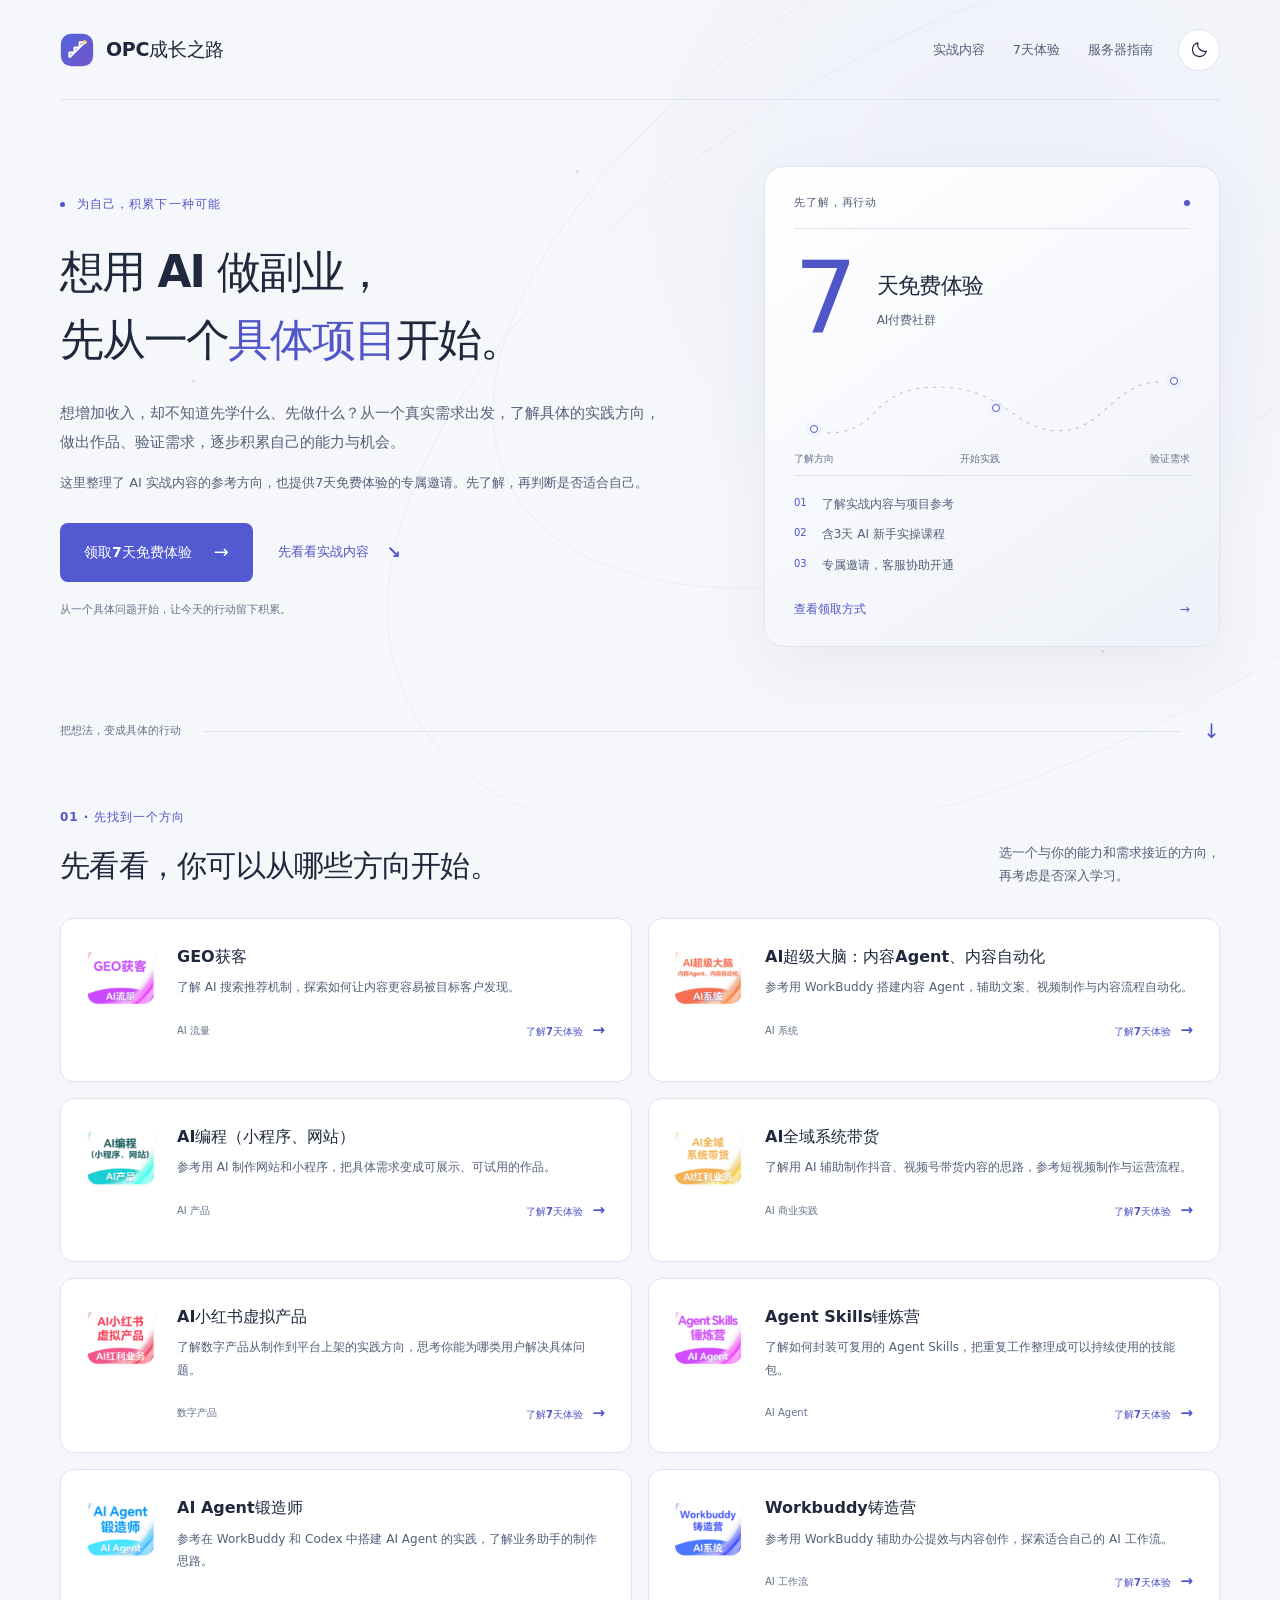
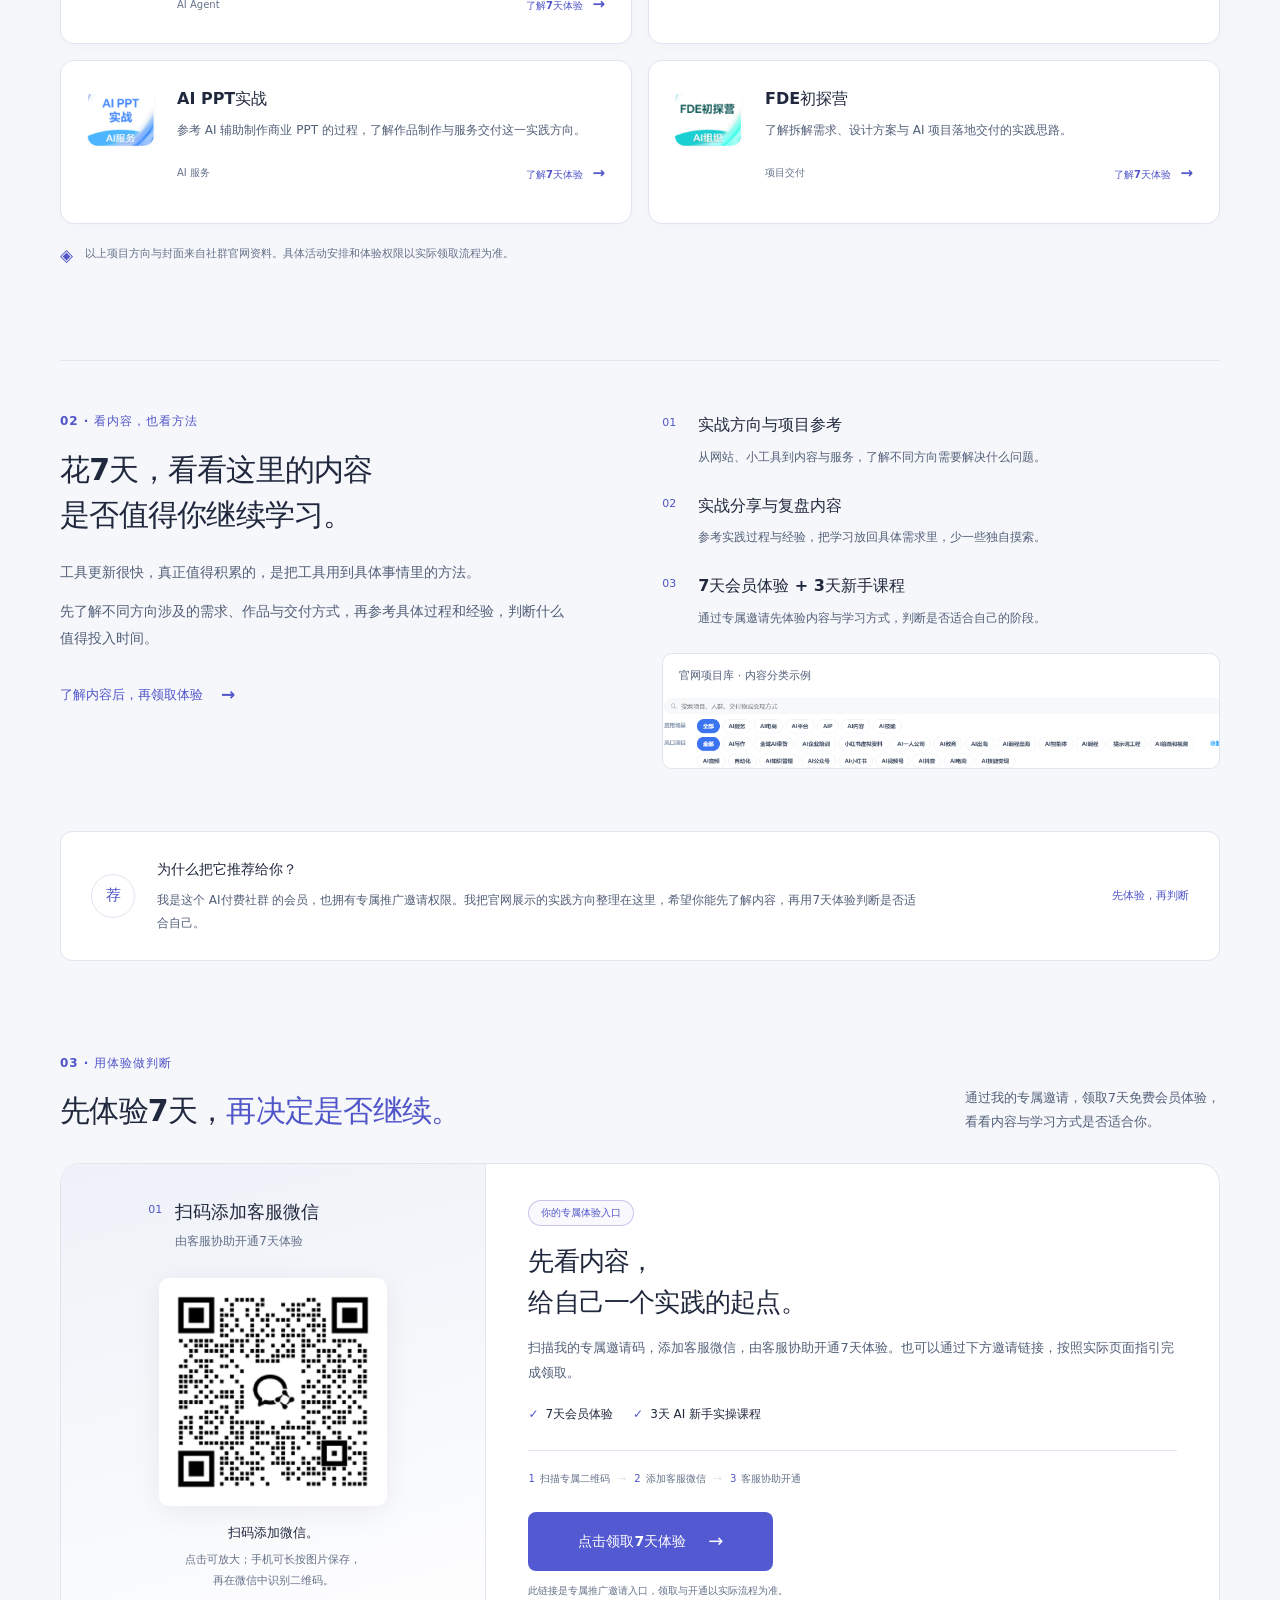
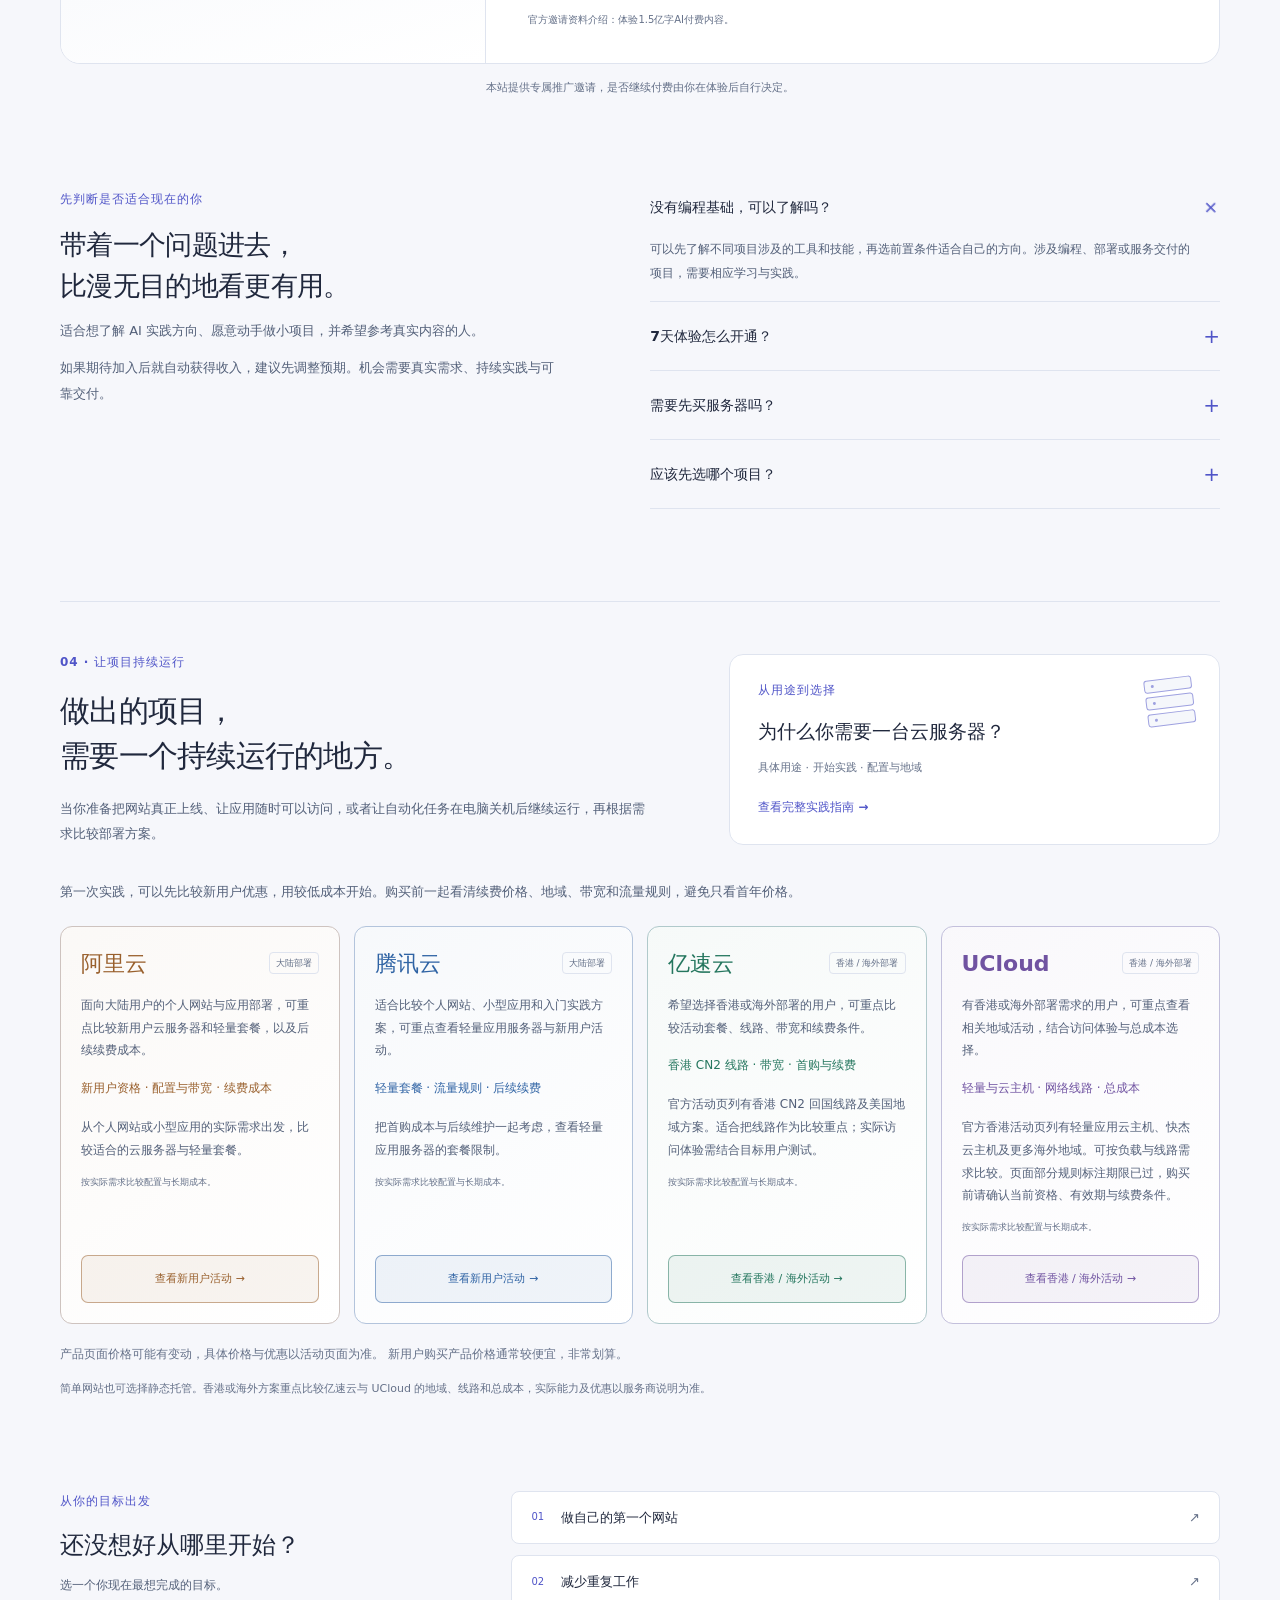
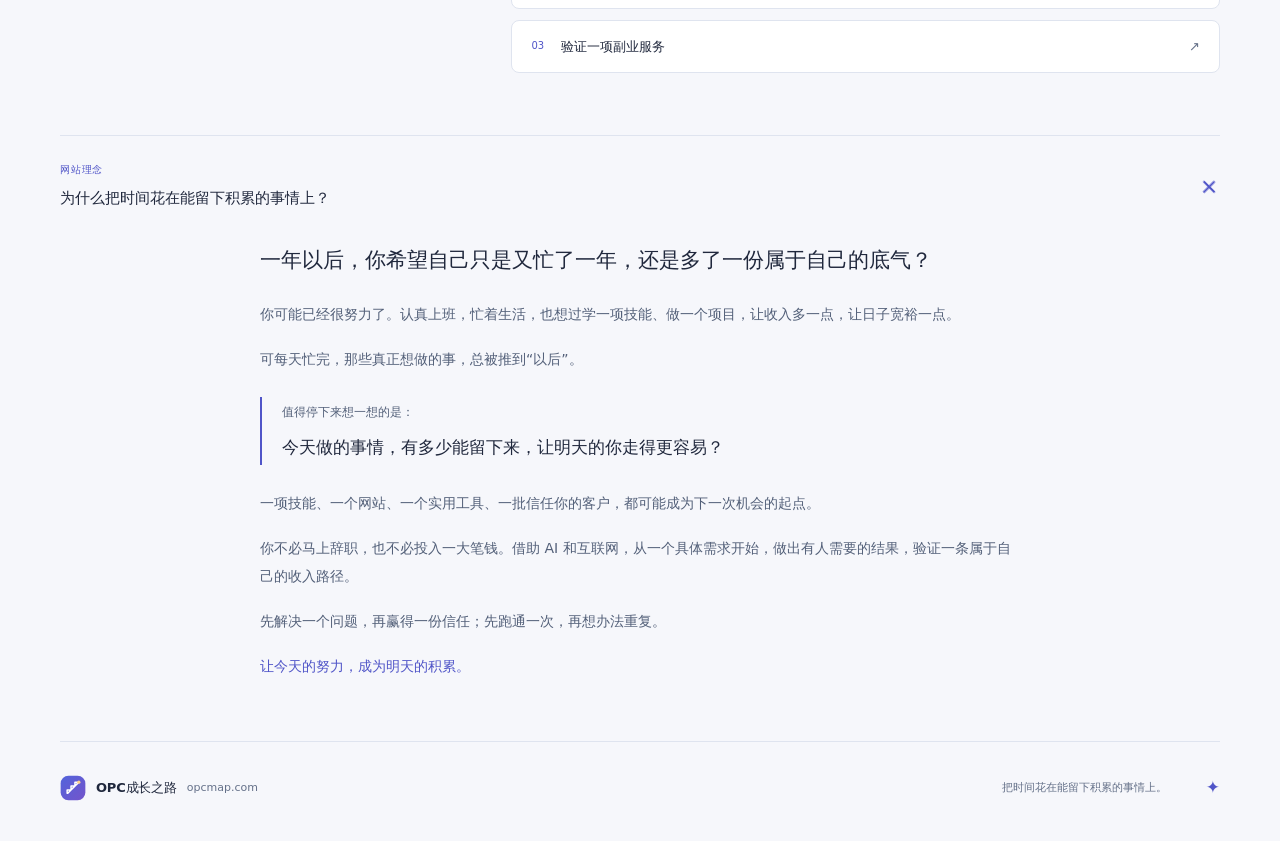
==== commit ba3fd649: "Add files via upload" ====
--- a/index.html
+++ b/index.html
@@ -31,7 +31,7 @@
 <section class="fit-section section wrap" aria-labelledby="fit-title"><div class="fit-copy"><span class="section-kicker">先判断是否适合现在的你</span><h2 id="fit-title">带着一个问题进去，<br>比漫无目的地看更有用。</h2><p>适合想了解 AI 实践方向、愿意动手做小项目，并希望参考真实内容的人。</p><p>如果期待加入后就自动获得收入，建议先调整预期。机会需要真实需求、持续实践与可靠交付。</p></div><div class="faq-list"><details open><summary>没有编程基础，可以了解吗？<span>+</span></summary><p>可以先了解不同项目涉及的工具和技能，再选前置条件适合自己的方向。涉及编程、部署或服务交付的项目，需要相应学习与实践。</p></details><details><summary>7天体验怎么开通？<span>+</span></summary><p>通过专属二维码添加客服微信，由客服协助开通；直接邀请链接按实际页面流程办理。打开链接或展示二维码不等于已经开通。</p></details><details><summary>需要先买服务器吗？<span>+</span></summary><p>先明确项目需求。纯静态页面可使用静态托管；需要常驻任务、自定义后端等能力时，再考虑服务器。</p></details><details><summary>应该先选哪个项目？<span>+</span></summary><p>从你熟悉的人群和具体问题开始。先了解所需技能，选择能完成的小范围作品，再收集真实反馈。项目方向是参考，不是收入承诺。</p></details></div></section>
 <section class="server-section section wrap" id="servers" aria-labelledby="servers-title" tabindex="-1"><div class="server-intro"><div><span class="section-kicker">04 · 让项目持续运行</span><h2 id="servers-title">做出的项目，<br>需要一个持续运行的地方。</h2><p>当你准备把网站真正上线、让应用随时可以访问，或者让自动化任务在电脑关机后继续运行，再根据需求比较部署方案。</p></div><button class="server-guide-entry glow-card" data-open="server" aria-haspopup="dialog"><div class="server-mini-art" aria-hidden="true"><i></i><i></i><i></i></div><span class="small-label">从用途到选择</span><strong>为什么你需要一台云服务器？</strong><span>具体用途 · 开始实践 · 配置与地域</span><b>查看完整实践指南 →</b></button></div><p class="provider-intro">第一次实践，可以先比较新用户优惠，用较低成本开始。购买前一起看清续费价格、地域、带宽和流量规则，避免只看首年价格。</p><div class="provider-grid provider-compact" id="home-providers"></div><p class="small-print">产品页面价格可能有变动，具体价格与优惠以活动页面为准。 新用户购买产品价格通常较便宜，非常划算。</p><p class="deployment-note">简单网站也可选择静态托管。香港或海外方案重点比较亿速云与 UCloud 的地域、线路和总成本，实际能力及优惠以服务商说明为准。</p></section>
 <section class="goal-section section wrap" aria-labelledby="goal-title"><div class="goal-heading"><span class="section-kicker">从你的目标出发</span><h2 id="goal-title">还没想好从哪里开始？</h2><p>选一个你现在最想完成的目标。</p></div><div class="goal-options" role="group" aria-label="选择实践目标"><button data-goal="website" aria-pressed="false"><span>01</span>做自己的第一个网站<i>↗</i></button><button data-goal="automation" aria-pressed="false"><span>02</span>减少重复工作<i>↗</i></button><button data-goal="service" aria-pressed="false"><span>03</span>验证一项副业服务<i>↗</i></button></div><div class="goal-result" id="goal-result" hidden><p id="goal-feedback" role="status"></p><div><button class="text-button" data-open="server" aria-haspopup="dialog">查看服务器指南 →</button><button class="text-button" data-scroll="experience">了解7天体验 →</button></div></div></section>
-<section class="philosophy wrap"><details><summary><div><span class="section-kicker">网站理念</span><h2>为什么把时间花在能留下积累的事情上？</h2></div><span class="expand-icon" aria-hidden="true">+</span></summary><div class="philosophy-body"><h3>一年以后，你希望自己只是又忙了一年，还是多了一份属于自己的底气？</h3><p>你可能已经很努力了。认真上班，忙着生活，也想过学一项技能、做一个项目，让收入多一点，让日子宽裕一点。</p><p>可每天忙完，那些真正想做的事，总被推到“以后”。</p><blockquote><p>值得停下来想一想的是：</p><strong>今天做的事情，有多少能留下来，让明天的你走得更容易？</strong></blockquote><p>一项技能、一个网站、一个实用工具、一批信任你的客户，都可能成为下一次机会的起点。</p><p>你不必马上辞职，也不必投入一大笔钱。借助 AI 和互联网，从一个具体需求开始，做出有人需要的结果，验证一条属于自己的收入路径。</p><p>先解决一个问题，再赢得一份信任；先跑通一次，再想办法重复。</p><p class="highlight"><strong>让今天的努力，成为明天的积累。</strong></p></div></details></section>
+<section class="philosophy wrap"><details open><summary><div><span class="section-kicker">网站理念</span><h2>为什么把时间花在能留下积累的事情上？</h2></div><span class="expand-icon" aria-hidden="true">+</span></summary><div class="philosophy-body"><h3>一年以后，你希望自己只是又忙了一年，还是多了一份属于自己的底气？</h3><p>你可能已经很努力了。认真上班，忙着生活，也想过学一项技能、做一个项目，让收入多一点，让日子宽裕一点。</p><p>可每天忙完，那些真正想做的事，总被推到“以后”。</p><blockquote><p>值得停下来想一想的是：</p><strong>今天做的事情，有多少能留下来，让明天的你走得更容易？</strong></blockquote><p>一项技能、一个网站、一个实用工具、一批信任你的客户，都可能成为下一次机会的起点。</p><p>你不必马上辞职，也不必投入一大笔钱。借助 AI 和互联网，从一个具体需求开始，做出有人需要的结果，验证一条属于自己的收入路径。</p><p>先解决一个问题，再赢得一份信任；先跑通一次，再想办法重复。</p><p class="highlight"><strong>让今天的努力，成为明天的积累。</strong></p></div></details></section>
 </main>
 <footer class="wrap"><div class="brand"><img src="assets/mark-v2.svg" width="26" height="26" alt=""><span data-site-name>OPC成长之路</span><span class="footer-domain" data-site-domain>opcmap.com</span></div><p>把时间花在能留下积累的事情上。</p><span class="footer-dot" aria-hidden="true">✦</span></footer>
 </div>
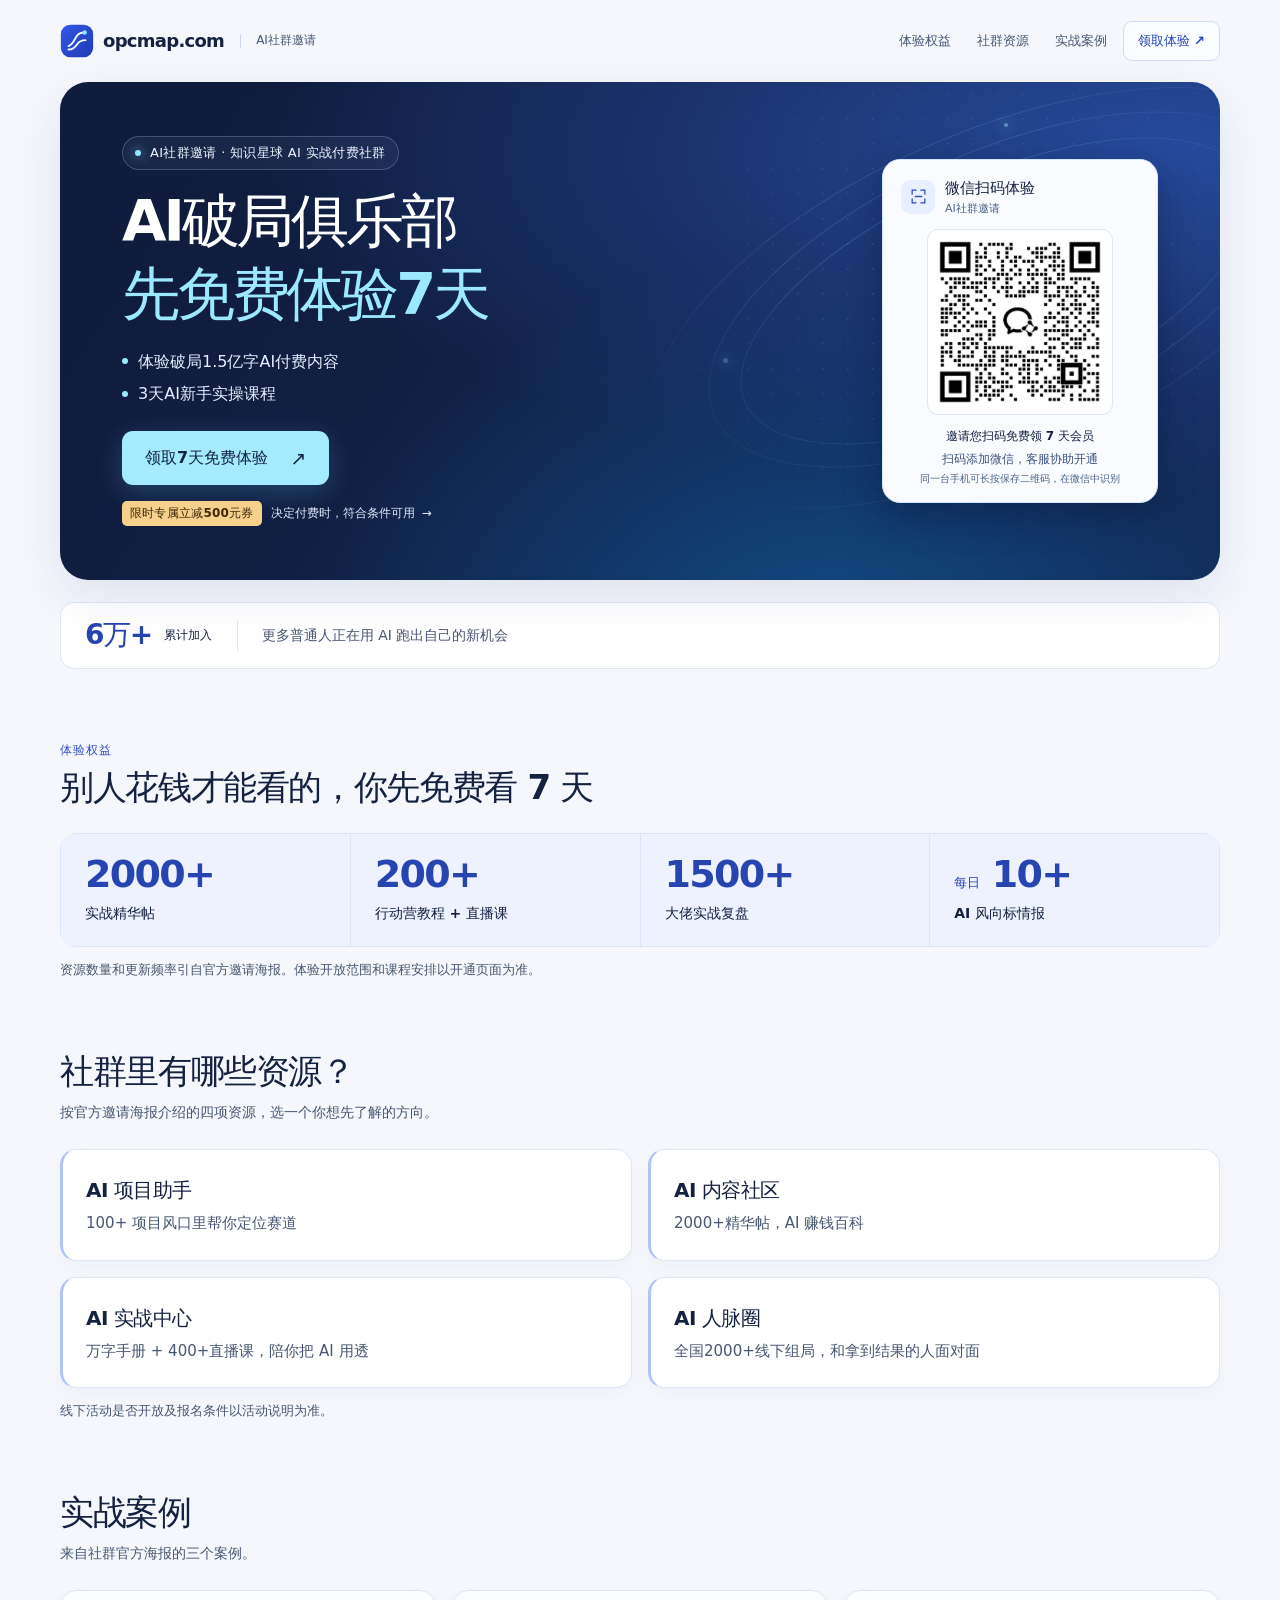
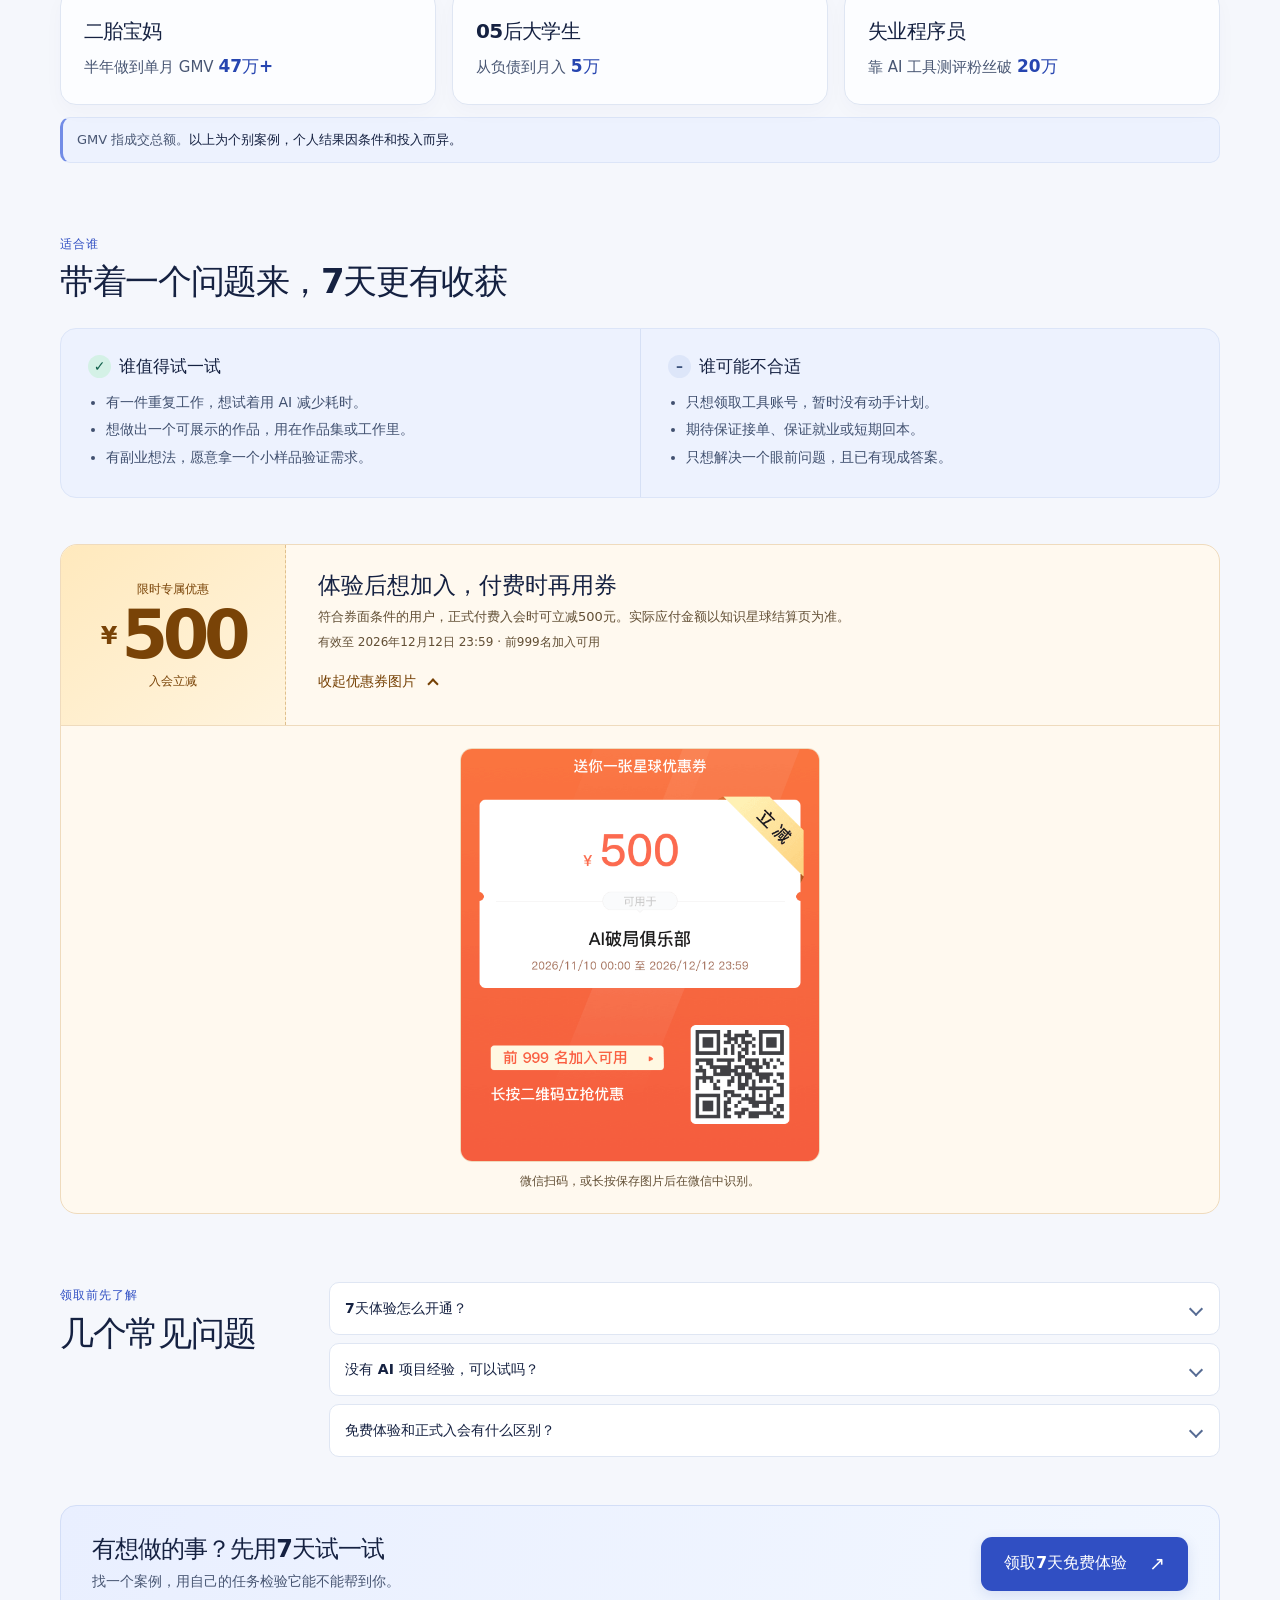
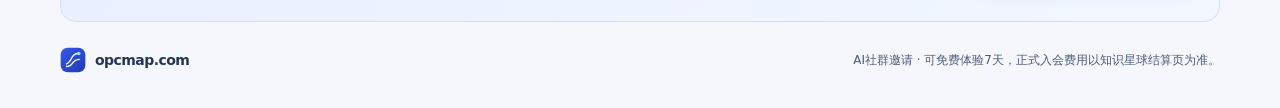
==== commit ba291557: "Add files via upload" ====
--- a/index.html
+++ b/index.html
@@ -1,41 +1,159 @@
 <!doctype html>
-<html lang="zh-CN" data-theme="light">
+<html lang="zh-CN">
 <head>
-<meta charset="UTF-8"><meta name="viewport" content="width=device-width, initial-scale=1">
-<meta name="theme-color" content="#f6f7fb">
-<title>OPC成长之路 · 从一个 AI 实战项目开始</title>
-<meta name="description" content="想用 AI 做副业，从具体需求和实战方向开始。查看真实项目内容，通过专属邀请领取7天免费体验，了解网站、应用与自动化的部署选择。">
-<meta property="og:title" content="OPC成长之路 · 从一个 AI 实战项目开始"><meta property="og:description" content="先了解真实实战方向，再领取7天体验，判断是否适合自己。把时间花在能留下积累的事情上。"><meta property="og:type" content="website">
-<script>try{var savedTheme=localStorage.getItem('opc-display-theme-v2');if(savedTheme==='dark'||savedTheme==='light')document.documentElement.dataset.theme=savedTheme;document.querySelector('meta[name="theme-color"]').content=document.documentElement.dataset.theme==='dark'?'#10131d':'#f6f7fb';}catch(e){}</script>
-<link rel="icon" href="assets/mark-v2.svg" type="image/svg+xml"><link rel="stylesheet" href="styles.css">
-<script defer src="config.js"></script><script defer src="app.js"></script>
+<meta charset="utf-8">
+<meta name="viewport" content="width=device-width, initial-scale=1, viewport-fit=cover">
+<meta name="theme-color" content="#f4f6fc">
+<title>AI社群｜7天免费体验 · opcmap.com</title>
+<meta name="description" content="AI破局俱乐部是知识星球上的AI实战付费社群。通过AI社群邀请免费体验7天，了解项目方向、实战精华帖和3天AI新手实操课程。">
+<meta property="og:title" content="AI社群｜7天免费体验">
+<meta property="og:description" content="通过AI社群邀请免费体验7天，了解AI项目助手、实战案例和3天AI新手实操课程。">
+<link rel="icon" type="image/svg+xml" href="assets/landing-mark.svg">
+<link rel="stylesheet" href="styles.css">
+<script defer src="config.js"></script>
+<script defer src="app.js"></script>
 </head>
 <body>
-<div class="ambient" aria-hidden="true"><div class="ambient-glow"></div><div class="orbit orbit-one"></div><div class="orbit orbit-two"></div><i class="star s1"></i><i class="star s2"></i><i class="star s3"></i></div>
-<div id="page">
-<header class="site-header wrap">
-<a class="brand" href="./index.html" target="_blank" rel="noopener noreferrer" aria-label="在新标签页打开网站首页"><img src="assets/mark-v2.svg" width="34" height="34" alt=""><span data-site-name>OPC成长之路</span></a>
-<div class="header-tools"><nav class="site-nav" aria-label="页面导航"><button data-scroll="projects">实战内容</button><button data-scroll="experience">7天体验</button><button data-open="server" aria-haspopup="dialog">服务器指南</button></nav><button class="theme-toggle" id="theme-toggle" type="button" aria-label="切换到深色模式" aria-pressed="false" title="切换到深色模式"><svg class="theme-icon-moon" viewBox="0 0 24 24" aria-hidden="true"><path d="M20.5 14.1A8.8 8.8 0 0 1 9.9 3.5 8.8 8.8 0 1 0 20.5 14.1Z"/></svg><svg class="theme-icon-sun" viewBox="0 0 24 24" aria-hidden="true"><circle cx="12" cy="12" r="4"/><path d="M12 2v2m0 16v2M2 12h2m16 0h2M5 5l1.5 1.5m11 11L19 19M5 19l1.5-1.5m11-11L19 5"/></svg></button></div>
+<a class="skip" href="#main">跳到主要内容</a>
+<header class="site-header">
+  <div class="wrap header-inner">
+    <a class="brand" href="./index.html" aria-label="opcmap.com 首页"><img src="assets/landing-mark.svg" width="34" height="34" alt=""><span>opcmap.com</span></a>
+    <span class="invite-label">AI社群邀请</span>
+    <nav aria-label="页面导航"><a href="#benefits">体验权益</a><a href="#learn">社群资源</a><a href="#cases">实战案例</a></nav>
+    <a class="header-cta" href="#trial">领取体验 <span aria-hidden="true">↗</span></a>
+  </div>
 </header>
-<main>
-<section class="hero wrap" id="hero" aria-labelledby="hero-title">
-<div class="hero-copy"><p class="eyebrow"><i></i> 为自己，积累下一种可能</p><h1 id="hero-title">想用 AI 做副业，<br>先从一个<span class="highlight">具体项目</span>开始。</h1><p class="hero-intro">想增加收入，却不知道先学什么、先做什么？从一个真实需求出发，了解具体的实践方向，做出作品、验证需求，逐步积累自己的能力与机会。</p><p class="hero-bridge">这里整理了 AI 实战内容的参考方向，也提供7天免费体验的专属邀请。先了解，再判断是否适合自己。</p><div class="hero-actions"><button class="primary" id="hero-trial" data-scroll="experience">领取7天免费体验 <span>→</span></button><button class="text-button" data-scroll="projects">先看看实战内容 <span>↘</span></button></div><p class="hero-footnote">从一个具体问题开始，让今天的行动留下积累。</p></div>
-<aside class="hero-card glow-card" aria-label="7天体验内容概览"><div class="hero-card-top"><span class="small-label">先了解，再行动</span><span class="status-dot" aria-hidden="true"></span></div><div class="trial-number"><span>7</span><div><strong>天免费体验</strong><p data-community-name>AI付费社群</p></div></div><div class="path-art" aria-hidden="true"><span class="path-dot dot-one"></span><span class="path-dot dot-two"></span><span class="path-dot dot-three"></span><svg viewBox="0 0 340 80"><path d="M15 62C68 62 53 19 118 19S190 60 233 60 284 14 329 14"/></svg><span class="path-label label-one">了解方向</span><span class="path-label label-two">开始实践</span><span class="path-label label-three">验证需求</span></div><div class="hero-card-benefits"><p><span>01</span>了解实战内容与项目参考</p><p><span>02</span>含3天 AI 新手实操课程</p><p><span>03</span>专属邀请，客服协助开通</p></div><button class="hero-card-link" data-scroll="experience">查看领取方式 <span>→</span></button></aside>
-</section>
-<div class="section-divider wrap" aria-hidden="true"><span>把想法，变成具体的行动</span><i></i><span>↓</span></div>
-<section class="projects-section section wrap" id="projects" aria-labelledby="projects-title" tabindex="-1"><div class="section-heading"><div><span class="section-kicker">01 · 先找到一个方向</span><h2 id="projects-title">先看看，你可以从哪些方向开始。</h2></div><p>选一个与你的能力和需求接近的方向，<br class="desktop-break">再考虑是否深入学习。</p></div><div class="project-grid" id="project-grid"></div><div class="evidence-note"><span class="note-icon" aria-hidden="true">◈</span><p>以上项目方向与封面来自社群官网资料。具体活动安排和体验权限以实际领取流程为准。</p></div></section>
-<section class="value-section section wrap" id="content-value" aria-labelledby="value-title"><div class="value-layout"><div class="value-copy"><span class="section-kicker">02 · 看内容，也看方法</span><h2 id="value-title">花7天，看看这里的内容<br>是否值得你继续学习。</h2><p>工具更新很快，真正值得积累的，是把工具用到具体事情里的方法。</p><p>先了解不同方向涉及的需求、作品与交付方式，再参考具体过程和经验，判断什么值得投入时间。</p><button class="text-button" data-scroll="experience">了解内容后，再领取体验 <span>→</span></button></div><div class="value-content"><div class="value-row"><span>01</span><div><h3>实战方向与项目参考</h3><p>从网站、小工具到内容与服务，了解不同方向需要解决什么问题。</p></div></div><div class="value-row"><span>02</span><div><h3>实战分享与复盘内容</h3><p>参考实践过程与经验，把学习放回具体需求里，少一些独自摸索。</p></div></div><div class="value-row"><span>03</span><div><h3>7天会员体验 + 3天新手课程</h3><p>通过专属邀请先体验内容与学习方式，判断是否适合自己的阶段。</p></div></div><figure class="library-preview" id="library-preview"><figcaption class="library-caption">官网项目库 · 内容分类示例</figcaption><img id="library-image" src="assets/project-library.webp" alt="官网项目库的搜索与项目分类界面" width="1840" height="233" loading="lazy" decoding="async"></figure></div></div></section>
-<section class="articles-section section wrap" id="featured-articles" hidden aria-labelledby="articles-title" tabindex="-1"><div class="section-heading"><div><span class="section-kicker">继续了解真实内容</span><h2 id="articles-title">精选内容预览</h2></div></div><div id="article-grid" class="article-grid"></div><p class="small-print">想进一步阅读和实践，可以通过下方专属邀请领取7天体验。</p></section>
-<aside class="inviter-note wrap"><div class="inviter-mark" aria-hidden="true">荐</div><div><h2>为什么把它推荐给你？</h2><p>我是这个 <span data-community-name>AI付费社群</span> 的会员，也拥有专属推广邀请权限。我把官网展示的实践方向整理在这里，希望你能先了解内容，再用7天体验判断是否适合自己。</p></div><span class="inviter-sign">先体验，再判断</span></aside>
-<section class="experience-section section wrap" id="experience" aria-labelledby="experience-title" tabindex="-1"><div class="section-heading"><div><span class="section-kicker">03 · 用体验做判断</span><h2 id="experience-title">先体验7天，<span class="highlight">再决定是否继续。</span></h2></div><p>通过我的专属邀请，领取7天免费会员体验，<br class="desktop-break">看看内容与学习方式是否适合你。</p></div><div class="experience-panel"><div class="qr-method" id="invitation-qr-area" tabindex="-1" aria-labelledby="qr-method-title"><div class="method-title"><span>01</span><div><h3 id="qr-method-title">扫码添加客服微信</h3><p>由客服协助开通7天体验</p></div></div><button class="qr-button" id="qr-toggle" aria-label="放大专属邀请二维码" aria-expanded="false"><img id="invitation-qr" src="assets/invitation-qr.png" alt="添加客服微信领取7天体验的专属邀请二维码" width="276" height="276" loading="lazy" draggable="false"></button><p class="qr-caption">扫码添加微信。</p><p class="qr-hint">点击可放大；手机可长按图片保存，<br>再在微信中识别二维码。</p></div><div class="direct-method"><span class="experience-badge">你的专属体验入口</span><h3>先看内容，<br>给自己一个实践的起点。</h3><p>扫描我的专属邀请码，添加客服微信，由客服协助开通7天体验。也可以通过下方邀请链接，按照实际页面指引完成领取。</p><div class="experience-includes"><span><i aria-hidden="true">✓</i>7天会员体验</span><span><i aria-hidden="true">✓</i>3天 AI 新手实操课程</span></div><div class="claim-steps" aria-label="扫码领取步骤"><span><b>1</b>扫描专属二维码</span><i>→</i><span><b>2</b>添加客服微信</span><i>→</i><span><b>3</b>客服协助开通</span></div><a class="primary experience-link" id="invitation-link" href="https://t.zsxq.com/xq3qO" target="_blank" rel="noopener noreferrer" data-track="invitation_click" data-location="experience">点击领取7天体验 <span>→</span></a><p class="process-note">此链接是专属推广邀请入口，领取与开通以实际流程为准。</p><p class="supplementary-benefit" id="supplementary-benefit"></p><p id="confirmed-quota" class="small-print" hidden></p><div id="confirmed-rules"></div></div></div><p class="experience-disclosure">本站提供专属推广邀请，是否继续付费由你在体验后自行决定。</p></section>
-<section class="fit-section section wrap" aria-labelledby="fit-title"><div class="fit-copy"><span class="section-kicker">先判断是否适合现在的你</span><h2 id="fit-title">带着一个问题进去，<br>比漫无目的地看更有用。</h2><p>适合想了解 AI 实践方向、愿意动手做小项目，并希望参考真实内容的人。</p><p>如果期待加入后就自动获得收入，建议先调整预期。机会需要真实需求、持续实践与可靠交付。</p></div><div class="faq-list"><details open><summary>没有编程基础，可以了解吗？<span>+</span></summary><p>可以先了解不同项目涉及的工具和技能，再选前置条件适合自己的方向。涉及编程、部署或服务交付的项目，需要相应学习与实践。</p></details><details><summary>7天体验怎么开通？<span>+</span></summary><p>通过专属二维码添加客服微信，由客服协助开通；直接邀请链接按实际页面流程办理。打开链接或展示二维码不等于已经开通。</p></details><details><summary>需要先买服务器吗？<span>+</span></summary><p>先明确项目需求。纯静态页面可使用静态托管；需要常驻任务、自定义后端等能力时，再考虑服务器。</p></details><details><summary>应该先选哪个项目？<span>+</span></summary><p>从你熟悉的人群和具体问题开始。先了解所需技能，选择能完成的小范围作品，再收集真实反馈。项目方向是参考，不是收入承诺。</p></details></div></section>
-<section class="server-section section wrap" id="servers" aria-labelledby="servers-title" tabindex="-1"><div class="server-intro"><div><span class="section-kicker">04 · 让项目持续运行</span><h2 id="servers-title">做出的项目，<br>需要一个持续运行的地方。</h2><p>当你准备把网站真正上线、让应用随时可以访问，或者让自动化任务在电脑关机后继续运行，再根据需求比较部署方案。</p></div><button class="server-guide-entry glow-card" data-open="server" aria-haspopup="dialog"><div class="server-mini-art" aria-hidden="true"><i></i><i></i><i></i></div><span class="small-label">从用途到选择</span><strong>为什么你需要一台云服务器？</strong><span>具体用途 · 开始实践 · 配置与地域</span><b>查看完整实践指南 →</b></button></div><p class="provider-intro">第一次实践，可以先比较新用户优惠，用较低成本开始。购买前一起看清续费价格、地域、带宽和流量规则，避免只看首年价格。</p><div class="provider-grid provider-compact" id="home-providers"></div><p class="small-print">产品页面价格可能有变动，具体价格与优惠以活动页面为准。 新用户购买产品价格通常较便宜，非常划算。</p><p class="deployment-note">简单网站也可选择静态托管。香港或海外方案重点比较亿速云与 UCloud 的地域、线路和总成本，实际能力及优惠以服务商说明为准。</p></section>
-<section class="goal-section section wrap" aria-labelledby="goal-title"><div class="goal-heading"><span class="section-kicker">从你的目标出发</span><h2 id="goal-title">还没想好从哪里开始？</h2><p>选一个你现在最想完成的目标。</p></div><div class="goal-options" role="group" aria-label="选择实践目标"><button data-goal="website" aria-pressed="false"><span>01</span>做自己的第一个网站<i>↗</i></button><button data-goal="automation" aria-pressed="false"><span>02</span>减少重复工作<i>↗</i></button><button data-goal="service" aria-pressed="false"><span>03</span>验证一项副业服务<i>↗</i></button></div><div class="goal-result" id="goal-result" hidden><p id="goal-feedback" role="status"></p><div><button class="text-button" data-open="server" aria-haspopup="dialog">查看服务器指南 →</button><button class="text-button" data-scroll="experience">了解7天体验 →</button></div></div></section>
-<section class="philosophy wrap"><details open><summary><div><span class="section-kicker">网站理念</span><h2>为什么把时间花在能留下积累的事情上？</h2></div><span class="expand-icon" aria-hidden="true">+</span></summary><div class="philosophy-body"><h3>一年以后，你希望自己只是又忙了一年，还是多了一份属于自己的底气？</h3><p>你可能已经很努力了。认真上班，忙着生活，也想过学一项技能、做一个项目，让收入多一点，让日子宽裕一点。</p><p>可每天忙完，那些真正想做的事，总被推到“以后”。</p><blockquote><p>值得停下来想一想的是：</p><strong>今天做的事情，有多少能留下来，让明天的你走得更容易？</strong></blockquote><p>一项技能、一个网站、一个实用工具、一批信任你的客户，都可能成为下一次机会的起点。</p><p>你不必马上辞职，也不必投入一大笔钱。借助 AI 和互联网，从一个具体需求开始，做出有人需要的结果，验证一条属于自己的收入路径。</p><p>先解决一个问题，再赢得一份信任；先跑通一次，再想办法重复。</p><p class="highlight"><strong>让今天的努力，成为明天的积累。</strong></p></div></details></section>
+<main id="main">
+  <section class="hero wrap" id="trial" aria-labelledby="hero-title">
+    <div class="orbit" aria-hidden="true"><i></i><i></i><i></i><b></b><b></b><b></b></div>
+    <div class="hero-copy">
+      <p class="hero-label"><span></span> AI社群邀请 · 知识星球 AI 实战付费社群</p>
+      <h1 id="hero-title">AI破局俱乐部<span>先免费体验7天</span></h1>
+      <ul class="hero-benefits" aria-label="邀请海报介绍的体验内容">
+        <li>体验破局1.5亿字AI付费内容</li>
+        <li>3天AI新手实操课程</li>
+      </ul>
+      <a class="button button-primary" id="hero-cta" data-trial="hero" href="https://t.zsxq.com/xq3qO" target="_blank" rel="noopener noreferrer">领取7天免费体验 <span aria-hidden="true">↗</span></a>
+      <p class="offer-note" data-coupon-only hidden><a href="#coupon" data-coupon-jump><strong>限时专属立减500元券</strong><span>决定付费时，符合条件可用 <b aria-hidden="true">→</b></span></a></p>
+    </div>
+    <aside class="scan-card" id="trial-qr" aria-label="微信扫码体验">
+      <div class="scan-heading"><span class="scan-glyph" aria-hidden="true"><svg viewBox="0 0 24 24" fill="none" stroke="currentColor" stroke-width="1.6" stroke-linecap="round"><path d="M9 4H4v5m11-5h5v5M4 15v5h5m11-5v5h-5M8 12h8"/></svg></span><span><strong>微信扫码体验</strong><small>AI社群邀请</small></span></div>
+      <div class="scan-body">
+        <div class="qr-frame"><img src="assets/invitation-qr.png" id="trial-qr-image" width="276" height="276" fetchpriority="high" decoding="async" alt="7天免费体验邀请二维码，微信扫码后添加客服"></div>
+        <p>邀请您扫码免费领 7 天会员</p>
+        <p class="scan-steps">扫码添加微信，客服协助开通</p>
+        <small>同一台手机可长按保存二维码，在微信中识别</small>
+      </div>
+    </aside>
+  </section>
+
+  <div class="proof wrap">
+    <div class="proof-count"><strong>6万+</strong><span>累计加入</span></div>
+    <p>更多普通人正在用 AI 跑出自己的新机会</p>
+  </div>
+
+  <section class="section wrap" id="benefits" aria-labelledby="benefits-title">
+    <div class="section-heading">
+      <span class="eyebrow">体验权益</span>
+      <h2 id="benefits-title">别人花钱才能看的，你先免费看 7 天</h2>
+    </div>
+    <ul class="benefits-grid" aria-label="官方邀请海报列出的内容">
+      <li><strong>2000+</strong><span>实战精华帖</span></li>
+      <li><strong>200+</strong><span>行动营教程 + 直播课</span></li>
+      <li><strong>1500+</strong><span>大佬实战复盘</span></li>
+      <li><strong><small>每日</small> 10+</strong><span>AI 风向标情报</span></li>
+    </ul>
+    <p class="resource-note">资源数量和更新频率引自官方邀请海报。体验开放范围和课程安排以开通页面为准。</p>
+  </section>
+
+  <section class="section wrap" id="learn" aria-labelledby="learn-title">
+    <div class="section-heading">
+      <h2 id="learn-title">社群里有哪些资源？</h2>
+      <p>按官方邀请海报介绍的四项资源，选一个你想先了解的方向。</p>
+    </div>
+    <div class="cards resource-grid">
+      <article class="learn-card">
+        <h3>AI 项目助手</h3>
+        <p>100+ 项目风口里帮你定位赛道</p>
+      </article>
+      <article class="learn-card">
+        <h3>AI 内容社区</h3>
+        <p>2000+精华帖，AI 赚钱百科</p>
+      </article>
+      <article class="learn-card">
+        <h3>AI 实战中心</h3>
+        <p>万字手册 + 400+直播课，陪你把 AI 用透</p>
+      </article>
+      <article class="learn-card">
+        <h3>AI 人脉圈</h3>
+        <p>全国2000+线下组局，和拿到结果的人面对面</p>
+      </article>
+    </div>
+    <p class="resource-note">线下活动是否开放及报名条件以活动说明为准。</p>
+  </section>
+
+  <section class="section wrap" id="cases" aria-labelledby="cases-title">
+    <div class="section-heading">
+      <h2 id="cases-title">实战案例</h2>
+      <p>来自社群官方海报的三个案例。</p>
+    </div>
+    <div class="cards case-grid">
+      <article class="learn-card">
+        <h3>二胎宝妈</h3>
+        <p>半年做到单月 GMV <strong>47万+</strong></p>
+      </article>
+      <article class="learn-card">
+        <h3>05后大学生</h3>
+        <p>从负债到月入 <strong>5万</strong></p>
+      </article>
+      <article class="learn-card">
+        <h3>失业程序员</h3>
+        <p>靠 AI 工具测评粉丝破 <strong>20万</strong></p>
+      </article>
+    </div>
+    <p class="resource-note case-note">GMV 指成交总额。<strong>以上为个别案例，个人结果因条件和投入而异。</strong></p>
+  </section>
+
+  <section class="section wrap fit" id="fit" aria-labelledby="fit-title">
+    <div class="section-heading"><span class="eyebrow">适合谁</span><h2 id="fit-title">带着一个问题来，7天更有收获</h2></div>
+    <div class="fit-grid">
+      <div class="fit-part"><h3><span class="fit-mark fit-yes" aria-hidden="true">✓</span>谁值得试一试</h3><ul><li>有一件重复工作，想试着用 AI 减少耗时。</li><li>想做出一个可展示的作品，用在作品集或工作里。</li><li>有副业想法，愿意拿一个小样品验证需求。</li></ul></div>
+      <div class="fit-part"><h3><span class="fit-mark fit-no" aria-hidden="true">–</span>谁可能不合适</h3><ul><li>只想领取工具账号，暂时没有动手计划。</li><li>期待保证接单、保证就业或短期回本。</li><li>只想解决一个眼前问题，且已有现成答案。</li></ul></div>
+    </div>
+  </section>
+
+  <details class="coupon wrap" id="coupon" data-coupon-only open hidden aria-labelledby="coupon-title">
+    <summary class="coupon-summary" aria-labelledby="coupon-title coupon-action">
+      <span class="coupon-amount"><span>限时专属优惠</span><strong><sup>¥</sup>500</strong><small>入会立减</small></span>
+      <span class="coupon-copy">
+        <strong class="coupon-title" id="coupon-title">体验后想加入，付费时再用券</strong>
+        <span class="coupon-description">符合券面条件的用户，正式付费入会时可立减500元。实际应付金额以知识星球结算页为准。</span>
+        <span class="coupon-rules">有效至 <time datetime="2026-12-12T23:59:00+08:00">2026年12月12日 23:59</time> · 前999名加入可用</span>
+        <span class="coupon-action" id="coupon-action"><span class="coupon-when-closed">查看500元优惠券</span><span class="coupon-when-open">收起优惠券图片</span><i aria-hidden="true"></i></span>
+      </span>
+    </summary>
+    <figure class="coupon-picture">
+      <img data-src="assets/coupon-qr.png" width="640" height="720" alt="限时专属立减500元券图片" loading="lazy" decoding="async" fetchpriority="low">
+      <figcaption>微信扫码，或长按保存图片后在微信中识别。</figcaption>
+    </figure>
+  </details>
+
+  <section class="section wrap faq" aria-labelledby="faq-title">
+    <div class="section-heading"><span class="eyebrow">领取前先了解</span><h2 id="faq-title">几个常见问题</h2></div>
+    <div class="questions">
+      <details><summary>7天体验怎么开通？</summary><p>点击「领取7天免费体验」，按邀请页提示操作。也可以用微信扫上方二维码添加客服，由客服协助开通。</p></details>
+      <details><summary>没有 AI 项目经验，可以试吗？</summary><p>可以先选一个熟悉的小任务。邀请资料介绍了3天 AI 新手实操课，课程和体验权限以实际开通页为准。</p></details>
+      <details><summary>免费体验和正式入会有什么区别？</summary><p>这是付费社群，7天体验可以先看内容、判断是否适合自己。体验期结束后的正式会员权益、期限和费用，以平台页面为准。</p></details>
+    </div>
+  </section>
+
+  <section class="closing wrap" aria-labelledby="closing-title">
+    <div><h2 id="closing-title">有想做的事？先用7天试一试</h2><p>找一个案例，用自己的任务检验它能不能帮到你。</p></div>
+    <a class="button button-closing" data-trial="footer" href="https://t.zsxq.com/xq3qO" target="_blank" rel="noopener noreferrer">领取7天免费体验 <span aria-hidden="true">↗</span></a>
+  </section>
 </main>
-<footer class="wrap"><div class="brand"><img src="assets/mark-v2.svg" width="26" height="26" alt=""><span data-site-name>OPC成长之路</span><span class="footer-domain" data-site-domain>opcmap.com</span></div><p>把时间花在能留下积累的事情上。</p><span class="footer-dot" aria-hidden="true">✦</span></footer>
-</div>
-<div class="mobile-claim" id="mobile-claim" hidden><span>先了解，再判断</span><button class="primary" data-scroll="experience">领取7天免费体验 <span>→</span></button></div>
-<dialog id="reader" aria-labelledby="reader-title"><div class="reader-shell"><header class="reader-header"><div><span id="reader-number">01</span><h2 id="reader-title" tabindex="-1"></h2></div><button id="close-reader" aria-label="关闭阅读面板">×</button></header><nav class="chapter-nav" id="chapter-nav" aria-label="章节跳转"></nav><div class="reader-scroll" id="reader-scroll"><article id="reader-content"></article></div></div></dialog>
-<noscript><p class="wrap">请启用 JavaScript 以使用项目预览、阅读指南、模式切换与目标选择。你仍可使用上方专属体验邀请链接。</p></noscript>
-</body></html>
+<footer class="site-footer wrap"><a class="brand" href="./index.html"><img src="assets/landing-mark.svg" width="26" height="26" alt=""><span>opcmap.com</span></a><p>AI社群邀请 · 可免费体验7天，正式入会费用以知识星球结算页为准。</p></footer>
+<div class="mobile-bar" id="mobile-bar" hidden><a class="button button-closing" data-trial="sticky" href="https://t.zsxq.com/xq3qO" target="_blank" rel="noopener noreferrer">领取7天免费体验 <span aria-hidden="true">↗</span></a></div>
+</body>
+</html>
+
--- a/styles.css
+++ b/styles.css
@@ -1,46 +1,250 @@
-:root{color-scheme:dark;--bg:#10131d;--surface:#191e2b;--surface-2:#22283a;--text:#f3f4fa;--muted:#bdc5d6;--quiet:#a6b0c5;--line:#343d51;--accent:#b2bdff;--accent-strong:#c9d1ff;--accent-fill:#b2bdff;--accent-ink:#192043;--purple:#d0b7f3;--blue:#a4c2fa;--orange:#efbf94;--shadow:0 24px 75px #0004;font-family:"Microsoft YaHei","PingFang SC",system-ui,-apple-system,sans-serif;font-synthesis:none}
-:root[data-theme=light]{color-scheme:light;--bg:#f6f7fb;--surface:#ffffff;--surface-2:#eef1f8;--text:#20283d;--muted:#536079;--quiet:#657189;--line:#dfe4ef;--accent:#5055c8;--accent-strong:#383faf;--accent-fill:#5359d1;--accent-ink:#ffffff;--purple:#7953b4;--blue:#315eb2;--orange:#996338;--shadow:0 24px 65px #293c7510}
-*{box-sizing:border-box}html{scroll-behavior:smooth;scroll-padding-top:24px;scrollbar-color:#63708c #10131d;scrollbar-width:thin}body{margin:0;background:var(--bg);color:var(--text);font-size:15px;line-height:1.8;-webkit-font-smoothing:antialiased}button,a,summary{-webkit-tap-highlight-color:transparent}button{font:inherit;color:inherit;cursor:pointer;border:0}a{color:inherit;text-decoration:none}img,svg{max-width:100%}img{display:block}h1,h2,h3,h4,p{margin:0}button:focus-visible,a:focus-visible,summary:focus-visible{outline:2px solid var(--accent);outline-offset:5px}section[tabindex]:focus,h2[tabindex]:focus{outline:none}[hidden]{display:none!important}.wrap{width:min(1160px,calc(100% - 80px));margin-inline:auto}#page{position:relative;isolation:isolate}.highlight{color:var(--accent)}.section{padding-top:92px;scroll-margin-top:28px}.section-kicker,.small-label{display:block;color:var(--accent);font-size:12px;letter-spacing:.08em;font-weight:550;margin-bottom:14px}.section-heading{display:flex;justify-content:space-between;align-items:flex-end;gap:30px;margin-bottom:30px}.section-heading h2,.value-copy h2,.fit-copy h2,.server-intro h2{font-size:30px;line-height:1.5;font-weight:650;letter-spacing:-.025em}.section-heading>p{font-size:13px;color:var(--muted);line-height:1.8;flex-shrink:0}.small-print{font-size:12px;color:var(--quiet);margin-top:20px;line-height:1.8}
-.ambient{position:absolute;inset:0 0 auto;height:810px;overflow:hidden;pointer-events:none;opacity:.7}.ambient-glow{position:absolute;right:-180px;top:-220px;width:900px;height:850px;background:radial-gradient(ellipse,#566bcc22,transparent 67%)}.orbit{position:absolute;border:1px solid #7180cb13;right:-360px;top:-90px;width:1200px;height:590px;border-radius:50%;transform:rotate(-28deg);animation:orbit-drift 24s ease-in-out infinite alternate}.orbit-two{right:-430px;top:20px;width:1380px;height:730px;animation-delay:-12s}.star{position:absolute;width:3px;height:3px;background:var(--accent);border-radius:50%;opacity:.25}.s1{top:170px;left:45%}.s2{top:650px;left:86%}.s3{top:380px;left:15%}@keyframes orbit-drift{to{transform:translate(25px,15px) rotate(-24deg)}}:root[data-theme=light] .ambient-glow{background:radial-gradient(ellipse,#afbcf72a,transparent 68%)}:root[data-theme=light] .orbit{border-color:#6878bb1b}
-.site-header{display:flex;align-items:center;justify-content:space-between;gap:25px;height:100px;border-bottom:1px solid var(--line)}.brand{display:flex;align-items:center;gap:12px;flex-shrink:0;font-size:19px;font-weight:700;letter-spacing:-.015em}.brand img{flex-shrink:0}.brand:hover{color:var(--accent)}.header-tools{display:flex;align-items:center;gap:25px}.site-nav{display:flex;gap:28px}.site-nav button{background:none;padding:8px 0;color:var(--muted);font-size:13px}.site-nav button:hover{color:var(--text)}.theme-toggle{display:grid;place-items:center;width:42px;height:42px;border-radius:50%;border:1px solid var(--line);background:var(--surface);transition:background .2s,border-color .2s}.theme-toggle:hover{border-color:var(--accent);background:var(--surface-2)}.theme-toggle svg{width:19px;height:19px;fill:none;stroke:var(--text);stroke-width:1.6;stroke-linecap:round;stroke-linejoin:round}.theme-icon-moon{display:none}html[data-theme=light] .theme-icon-sun{display:none}html[data-theme=light] .theme-icon-moon{display:block}
-.hero{padding-top:66px;padding-bottom:56px;display:grid;grid-template-columns:1.38fr 1fr;gap:75px;align-items:center;animation:arrive .65s ease-out both}.eyebrow{font-size:12px;letter-spacing:.09em;color:var(--accent);display:flex;gap:12px;align-items:center;margin-bottom:23px}.eyebrow i{width:5px;height:5px;border-radius:50%;background:var(--accent)}h1{font-size:44px;line-height:1.55;letter-spacing:-.045em;font-weight:700;max-width:640px}.hero-intro{max-width:610px;margin-top:24px;line-height:1.95;color:var(--muted)}.hero-bridge{max-width:610px;color:var(--muted);font-size:13px;line-height:1.85;margin-top:14px}.hero-actions{display:flex;align-items:center;gap:25px;margin-top:28px;flex-wrap:wrap}.primary{display:inline-flex;align-items:center;justify-content:center;gap:22px;font-size:14px;font-weight:650;background:var(--accent-fill);color:var(--accent-ink);padding:14px 23px;border:1px solid transparent;border-radius:8px;line-height:1.6;min-height:50px;transition:background .2s,transform .2s,box-shadow .2s}.primary:hover{background:var(--accent-strong);box-shadow:0 5px 24px #6975da25}.primary:active{transform:translateY(1px) scale(.985)}:root[data-theme=light] .primary:hover{background:#454bbb}.primary span{font-size:18px;font-weight:400}.text-button{display:inline-flex;align-items:center;gap:18px;padding:8px 0;background:none;color:var(--accent);font-size:13px;font-weight:550;line-height:1.7}.text-button:hover{color:var(--accent-strong)}.text-button span{font-size:17px}.hero-footnote{color:var(--quiet);font-size:11px;margin-top:18px}.hero-card{position:relative;overflow:hidden;border:1px solid var(--line);border-radius:20px;background:linear-gradient(145deg,var(--surface-2),var(--surface));padding:26px 29px;box-shadow:var(--shadow);transform:perspective(1000px) rotateX(var(--rx,0deg)) rotateY(var(--ry,0deg));transition:transform .18s,border-color .25s}.glow-card:before{position:absolute;content:"";inset:0;border-radius:inherit;pointer-events:none;background:radial-gradient(300px circle at var(--mx,70%) var(--my,20%),#7f8deb14,transparent 65%);opacity:0;transition:opacity .3s}.glow-card:hover:before{opacity:1}.hero-card-top{display:flex;justify-content:space-between;align-items:center;border-bottom:1px solid var(--line);padding-bottom:15px}.hero-card-top .small-label{margin:0;color:var(--muted);font-size:11px}.status-dot{width:6px;height:6px;border-radius:50%;background:var(--accent);box-shadow:0 0 16px #9cacff50}.trial-number{display:flex;align-items:center;gap:22px;margin-top:14px}.trial-number>span{font-size:100px;line-height:1.12;color:var(--accent);font-weight:400;letter-spacing:-.1em;padding-right:7px}.trial-number strong{font-size:22px;letter-spacing:-.03em;font-weight:600}.trial-number p{font-size:12px;color:var(--muted);margin-top:4px}.path-art{position:relative;height:108px;margin:12px 0 0}.path-art svg{position:absolute;inset:0;width:100%;height:85px;overflow:visible}.path-art path{stroke:var(--accent);stroke-width:1;fill:none;opacity:.35;stroke-dasharray:3 5}.path-dot{position:absolute;width:8px;height:8px;border-radius:50%;border:1px solid var(--accent);background:var(--surface);box-shadow:0 0 0 4px #8b9ae80e;z-index:1}.dot-one{left:4%;top:58px}.dot-two{left:50%;top:37px}.dot-three{right:3%;top:10px}.path-label{position:absolute;color:var(--quiet);font-size:10px;top:83px}.label-one{left:0}.label-two{left:42%}.label-three{right:0}.hero-card-benefits{border-top:1px solid var(--line);padding-top:18px;display:grid;gap:9px}.hero-card-benefits p{font-size:12px;color:var(--muted);display:flex;gap:15px}.hero-card-benefits span{font-size:10px;color:var(--accent);font-variant-numeric:tabular-nums}.hero-card-link{margin-top:22px;display:flex;justify-content:space-between;width:100%;background:none;color:var(--accent);padding:0;font-size:12px}.section-divider{display:flex;gap:22px;align-items:center;font-size:11px;color:var(--quiet);padding-top:10px}.section-divider i{height:1px;background:var(--line);flex:1}.section-divider>span:last-child{color:var(--accent);font-size:20px}.projects-section{padding-top:58px}
-/* 项目目录：原始封面与中文说明，整张卡片前往二维码。 */
-.project-grid{display:grid;grid-template-columns:repeat(2,minmax(0,1fr));gap:16px}
-.project-card{display:flex;align-items:flex-start;gap:20px;width:100%;min-width:0;min-height:164px;padding:25px 26px;text-align:left;background:var(--surface);border:1px solid var(--line);border-radius:14px;box-shadow:0 3px 16px #26396505;transition:border-color .2s,box-shadow .2s,transform .2s}
-.project-card:hover{border-color:color-mix(in srgb,var(--accent) 42%,var(--line));box-shadow:0 8px 25px #2639650c;transform:translateY(-2px)}
-.project-card:active{transform:translateY(0);background:var(--surface-2)}
-.project-cover{display:flex;align-items:center;justify-content:center;flex-shrink:0;width:70px;height:70px;margin-top:2px;border-radius:12px;overflow:hidden;background:#fff}
-.project-cover img{width:100%;height:auto}
-.project-copy{display:block;flex:1;min-width:0}.project-title{display:block;font-size:16px;line-height:1.6;font-weight:650;color:var(--text)}
-.project-summary{display:block;font-size:12px;line-height:1.9;color:var(--muted);margin-top:7px}
-.project-footer{display:flex;align-items:center;justify-content:space-between;gap:15px;margin-top:18px;font-size:10px}
-.project-tag{color:var(--quiet)}.project-action{color:var(--accent);white-space:nowrap;font-weight:550}.project-action i{font-style:normal;font-size:15px;margin-left:6px}
-.evidence-note{display:flex;align-items:flex-start;gap:12px;margin-top:20px;color:var(--quiet);font-size:11px;line-height:1.8}.note-icon{color:var(--accent);font-size:17px;line-height:1.4}
-.value-layout{display:grid;grid-template-columns:1fr 1.1fr;gap:95px;padding-top:50px;border-top:1px solid var(--line)}.value-copy h2{margin-bottom:22px}.value-copy>p,.fit-copy>p{color:var(--muted);font-size:14px;line-height:1.95;margin-top:12px}.value-copy .text-button{margin-top:20px}.value-row{display:flex;gap:22px;margin-bottom:23px}.value-row>span{color:var(--accent);font-size:11px;line-height:2.2}.value-row h3{font-size:16px;font-weight:600;margin-bottom:6px}.value-row p{color:var(--muted);font-size:12px;line-height:1.9}.library-preview{background:var(--surface);display:block;width:100%;padding:0;border:1px solid var(--line);border-radius:10px;overflow:hidden;text-align:left}.library-caption{padding:12px 16px;display:flex;justify-content:space-between;gap:10px;color:var(--muted);font-size:10px}.library-caption>span:last-child{color:var(--accent)}.library-preview img{width:100%;height:auto;background:#fff}.inviter-note{display:flex;gap:22px;align-items:center;margin-top:62px;padding:25px 30px;border:1px solid var(--line);border-radius:12px;background:var(--surface)}.inviter-mark{display:grid;place-items:center;flex-shrink:0;width:44px;height:44px;border-radius:50%;border:1px solid var(--line);color:var(--accent);font-size:15px}.inviter-note h2{font-size:14px;font-weight:600;margin-bottom:7px}.inviter-note p{max-width:760px;color:var(--muted);font-size:12px;line-height:1.9}.inviter-sign{flex-shrink:0;color:var(--accent);font-size:11px;margin-left:auto}
-.experience-panel{display:grid;grid-template-columns:.9fr 1.55fr;border:1px solid var(--line);border-radius:20px;background:linear-gradient(120deg,var(--surface-2),var(--surface) 60%);overflow:hidden}.qr-method{border-right:1px solid var(--line);padding:34px 25px;text-align:center}.method-title{display:flex;gap:13px;text-align:left;margin:0 auto 25px;max-width:250px;align-items:flex-start}.method-title>span{color:var(--accent);font-size:11px;line-height:2.1}.method-title h3{font-size:18px;line-height:1.5;font-weight:600}.method-title p{font-size:12px;color:var(--quiet);margin-top:6px}.qr-button{display:block;background:#fff;border-radius:10px;padding:12px;width:228px;max-width:100%;margin:auto;transition:width .25s;box-shadow:0 6px 30px #0001;touch-action:manipulation}.qr-button img{width:100%;height:auto;-webkit-touch-callout:default;user-select:auto}.qr-button.expanded{width:300px}.qr-caption{font-size:13px;color:var(--text);margin-top:15px}.qr-hint{font-size:11px;color:var(--quiet);line-height:1.9;margin-top:6px}.direct-method{padding:34px 42px}.experience-badge{display:inline-block;font-size:10px;color:var(--accent);border:1px solid color-mix(in srgb,var(--accent) 30%,transparent);border-radius:99px;padding:3px 12px;margin-bottom:15px;background:color-mix(in srgb,var(--accent) 4%,transparent)}.direct-method h3{font-size:26px;line-height:1.55;letter-spacing:-.03em;font-weight:600}.direct-method>p{color:var(--muted);font-size:13px;line-height:1.9;margin-top:14px}.experience-includes{display:flex;flex-wrap:wrap;gap:15px 20px;font-size:12px;margin-top:19px}.experience-includes i{color:var(--accent);font-style:normal;margin-right:7px}.claim-steps{display:flex;flex-wrap:wrap;align-items:center;gap:8px;font-size:10px;color:var(--quiet);margin-top:24px;padding-top:19px;border-top:1px solid var(--line)}.claim-steps b{font-size:10px;font-weight:500;color:var(--accent);margin-right:5px}.claim-steps i{font-style:normal;color:var(--line)}.experience-link{margin-top:24px;min-width:245px}.direct-method .process-note,.direct-method .supplementary-benefit{font-size:10px;color:var(--quiet);margin-top:10px}.experience-disclosure{color:var(--quiet);font-size:11px;margin-top:14px;text-align:center}
-.fit-section{display:grid;grid-template-columns:1fr 1.15fr;gap:95px}.fit-copy h2{font-size:27px}.fit-copy>p{font-size:13px}.faq-list details{border-bottom:1px solid var(--line);padding:16px 0}.faq-list details:first-child{padding-top:0}.faq-list summary{display:flex;justify-content:space-between;align-items:center;gap:14px;list-style:none;cursor:pointer;font-size:14px;font-weight:550;min-height:28px}.faq-list summary::-webkit-details-marker,.philosophy summary::-webkit-details-marker{display:none}.faq-list summary span{font-size:20px;color:var(--accent);font-weight:300;transition:transform .2s}.faq-list details[open] summary span{transform:rotate(45deg)}.faq-list p{font-size:12px;color:var(--muted);line-height:1.95;margin-top:13px;padding-right:20px}
-.server-intro{display:grid;grid-template-columns:1.2fr 1fr;gap:80px;padding-top:50px;border-top:1px solid var(--line);align-items:center}.server-intro>div>p{color:var(--muted);font-size:13px;line-height:1.95;margin-top:18px}.server-guide-entry{position:relative;overflow:hidden;text-align:left;border:1px solid var(--line);border-radius:14px;background:var(--surface);padding:25px 28px;display:flex;flex-direction:column;align-items:flex-start;transition:transform .2s,border-color .2s}.server-guide-entry:hover{border-color:var(--accent);transform:translateY(-3px)}.server-guide-entry strong{font-size:19px;line-height:1.7;font-weight:600;max-width:270px}.server-guide-entry>span:not(.small-label){color:var(--quiet);font-size:11px;margin-top:10px}.server-guide-entry>b{color:var(--accent);font-size:12px;font-weight:550;margin-top:20px}.server-mini-art{position:absolute;right:25px;top:23px;transform:rotate(-7deg);opacity:.55}.server-mini-art i{display:block;width:48px;height:13px;border:1px solid var(--accent);border-radius:3px;margin-bottom:4px;background:var(--surface-2)}.server-mini-art i:after{content:"";display:block;width:3px;height:3px;border-radius:50%;background:var(--accent);margin:4px 6px}.provider-intro{font-size:13px;color:var(--muted);margin:33px 0 21px;max-width:850px;line-height:1.95}.provider-grid{display:grid;grid-template-columns:repeat(2,minmax(0,1fr));gap:18px;margin-top:20px}.provider-card{min-width:0;--provider:var(--provider-dark);display:flex;flex-direction:column;border:1px solid color-mix(in srgb,var(--provider) 25%,var(--line));border-radius:12px;padding:25px;background:linear-gradient(145deg,color-mix(in srgb,var(--provider) 4%,var(--surface)),var(--surface))}:root[data-theme=light] .provider-card{--provider:var(--provider-light)}.provider-head{display:flex;justify-content:space-between;gap:12px;align-items:center;margin-bottom:16px}.provider-head h4{color:var(--provider);font-size:22px;line-height:1.5;font-weight:650}.region-tag{padding:2px 6px;font-size:9px;border:1px solid var(--line);border-radius:4px;color:var(--quiet);white-space:nowrap}.provider-card p{font-size:13px;color:var(--muted);line-height:1.9}.provider-card .focus{color:var(--provider);font-size:11px;margin-top:15px}.provider-card .activity-info{margin-top:22px;font-size:12px}.source-note{font-size:10px;color:var(--quiet);margin:12px 0 23px}.activity-link{margin-top:auto;position:relative;display:flex;justify-content:center;align-items:center;gap:8px;padding:12px 15px;min-height:48px;text-align:center;font-size:13px;border:1px solid color-mix(in srgb,var(--provider) 50%,transparent);border-radius:7px;color:var(--provider);background:color-mix(in srgb,var(--provider) 7%,transparent);animation:button-breathe 5.5s ease-in-out infinite;transition:background .2s,transform .2s}.provider-card:nth-child(2) .activity-link{animation-delay:-1.4s}.provider-card:nth-child(3) .activity-link{animation-delay:-2.8s}.provider-card:nth-child(4) .activity-link{animation-delay:-4.2s}@keyframes button-breathe{0%,100%{box-shadow:0 0 0 0 transparent}50%{box-shadow:0 0 0 2px color-mix(in srgb,var(--provider) 10%,transparent),0 0 22px color-mix(in srgb,var(--provider) 12%,transparent);border-color:color-mix(in srgb,var(--provider) 80%,transparent);background:color-mix(in srgb,var(--provider) 12%,transparent)}}.activity-link:hover{animation-play-state:paused;background:color-mix(in srgb,var(--provider) 16%,transparent);border-color:var(--provider)}.activity-link:active{transform:scale(.98)}.provider-compact{grid-template-columns:repeat(4,minmax(0,1fr));gap:14px}.provider-compact .provider-card{padding:20px}.provider-compact .provider-head{flex-wrap:wrap;gap:8px;margin-bottom:14px}.provider-compact .provider-card p{font-size:12px}.provider-compact .activity-info{font-size:11px;margin-top:16px}.provider-compact .focus{font-size:10px}.provider-compact .activity-link{font-size:11px;padding:11px 5px}.provider-compact .source-note{margin:12px 0 20px;font-size:9px}.deployment-note{font-size:11px;color:var(--quiet);margin-top:13px}
-.goal-section{display:grid;grid-template-columns:.85fr 1.5fr;gap:50px;padding-bottom:62px}.goal-heading h2{font-size:24px;line-height:1.6;font-weight:600}.goal-heading p{font-size:12px;color:var(--muted);margin-top:10px}.goal-options{display:flex;flex-direction:column;gap:11px}.goal-options button{display:flex;align-items:center;gap:17px;text-align:left;width:100%;border:1px solid var(--line);border-radius:8px;background:var(--surface);padding:14px 19px;font-size:13px;transition:background .2s,border-color .2s}.goal-options button>span{font-size:10px;color:var(--accent)}.goal-options button>i{margin-left:auto;color:var(--quiet);font-style:normal}.goal-options button:hover,.goal-options button[aria-pressed=true]{border-color:var(--accent);background:var(--surface-2)}.goal-result{grid-column:2;padding:20px 23px;margin-top:-30px;background:var(--surface-2);border-radius:10px;border-left:2px solid var(--accent)}.goal-result p{font-size:13px;color:var(--muted)}.goal-result>div{display:flex;gap:25px;flex-wrap:wrap;margin-top:10px}.goal-result .text-button{font-size:11px}.philosophy{border-top:1px solid var(--line);padding:25px 0}.philosophy summary{display:flex;justify-content:space-between;align-items:center;gap:20px;cursor:pointer;list-style:none}.philosophy .section-kicker{font-size:10px;margin-bottom:6px}.philosophy h2{font-size:15px;line-height:1.8;font-weight:550}.expand-icon{font-size:25px;color:var(--accent);font-weight:300}.philosophy details[open] .expand-icon{transform:rotate(45deg)}.philosophy-body{padding:30px 0 20px;max-width:760px;margin:auto}.philosophy-body h3{font-size:21px;line-height:1.8;margin-bottom:20px}.philosophy-body p{font-size:14px;line-height:2;color:var(--muted);margin-top:17px}.philosophy-body .highlight{color:var(--accent)}.philosophy blockquote{margin:24px 0;border-left:2px solid var(--accent);padding:3px 0 3px 20px}.philosophy blockquote p{margin:0;font-size:12px}.philosophy blockquote strong{display:block;margin-top:8px;font-size:17px}footer{display:flex;align-items:center;gap:25px;border-top:1px solid var(--line);padding:30px 0 38px;margin-top:16px}footer .brand{font-size:13px;flex-wrap:wrap;gap:10px}.footer-domain{font-size:11px;font-weight:400;color:var(--quiet);letter-spacing:0}footer>p{font-size:11px;color:var(--quiet);margin-left:auto}.footer-dot{color:var(--accent);font-size:17px;margin-left:14px}.mobile-claim{display:none}
-/* 阅读区域保持静止，使用内部细滚动条。 */
-dialog{padding:0;border:1px solid var(--line);border-radius:18px;background:var(--surface);color:var(--text);box-shadow:var(--shadow);width:min(940px,calc(100vw - 64px));max-width:none;max-height:none;height:min(86dvh,900px);overflow:hidden}dialog::backdrop{background:#0b1120bb;backdrop-filter:blur(5px)}:root[data-theme=light] dialog::backdrop{background:#22305350}.reader-shell{display:flex;flex-direction:column;height:100%;min-height:0}.reader-header{display:flex;align-items:center;justify-content:space-between;gap:20px;border-bottom:1px solid var(--line);padding:21px 26px;background:var(--surface);flex-shrink:0}.reader-header>div{display:flex;align-items:center;gap:16px;min-width:0}.reader-header h2{font-size:19px;line-height:1.5;font-weight:600;margin:0}.reader-header>div>span{color:var(--accent);font-size:14px;font-weight:600}.reader-header>button{display:grid;place-items:center;flex-shrink:0;border-radius:50%;width:37px;height:37px;background:var(--surface-2);font-size:27px;font-weight:300;line-height:1;color:var(--muted)}.reader-header>button:hover{color:var(--text);background:var(--line)}.chapter-nav{display:flex;gap:9px;padding:12px 26px;border-bottom:1px solid var(--line);flex-shrink:0;overflow-x:auto;scrollbar-width:thin;scrollbar-color:var(--line) transparent}.chapter-nav button{background:none;flex-shrink:0;padding:7px 10px;border-radius:6px;color:var(--muted);font-size:12px}.chapter-nav button:hover,.chapter-nav button.active{color:var(--accent);background:var(--surface-2)}.reader-scroll{flex:1;min-height:0;overflow-y:auto;overflow-x:hidden;padding:30px 36px 40px;overscroll-behavior:contain;scrollbar-width:thin;scrollbar-color:#52617a transparent}.reader-scroll:hover{scrollbar-color:#74809a transparent}:root[data-theme=light] .reader-scroll{scrollbar-color:#b6c0d5 transparent}:root[data-theme=light] .reader-scroll:hover{scrollbar-color:#8c9bb7 transparent}.reader-scroll::-webkit-scrollbar{width:5px;height:5px}.reader-scroll::-webkit-scrollbar-track{background:transparent}.reader-scroll::-webkit-scrollbar-thumb{background:#52617a;border-radius:10px}.reader-scroll::-webkit-scrollbar-thumb:hover{background:#74809a}:root[data-theme=light] .reader-scroll::-webkit-scrollbar-thumb{background:#b6c0d5}.read-lead{font-size:17px;line-height:1.95;color:var(--text)}#reader-content>p,.read-section>p{color:var(--muted);font-size:14px;line-height:1.95}.quiet-note{font-size:12px;line-height:1.95;color:var(--muted);border-left:2px solid var(--line);padding:10px 15px;margin-top:18px;background:var(--surface-2)}.read-section{margin-top:37px;padding-top:30px;border-top:1px solid var(--line);scroll-margin-top:22px}.read-section:focus{outline:none}.read-section h3{display:flex;gap:13px;font-size:21px;line-height:1.6;font-weight:600;margin-bottom:14px}.chapter-number{color:var(--accent);font-size:12px;line-height:2.8}.scenario-grid,.comparison-grid{display:grid;grid-template-columns:repeat(2,minmax(0,1fr));gap:16px;margin-top:20px}.read-card{padding:22px;border:1px solid var(--line);border-radius:10px;background:var(--surface-2)}.card-symbol{font-size:11px;color:var(--accent)}.read-card h4{font-size:16px;font-weight:600;margin:8px 0 13px}.read-card p{font-size:12px;color:var(--muted);line-height:1.95;margin-top:10px}.read-card p strong{color:var(--text);font-weight:500}.route{display:flex;align-items:center;flex-wrap:wrap;gap:9px;margin:22px 0;font-size:11px}.route span{background:var(--surface-2);border:1px solid var(--line);border-radius:5px;padding:6px 9px}.route i{font-style:normal;color:var(--quiet)}.practice{margin-top:23px}.practice h4{font-size:16px;font-weight:600}.practice ol{font-size:13px;color:var(--muted);padding-left:21px;line-height:2.1;margin:12px 0}.practice li{margin-top:5px}.region-notes{display:grid;grid-template-columns:repeat(2,minmax(0,1fr));gap:25px}.region-notes h4{font-size:15px;margin-bottom:11px;font-weight:600}.region-notes p{font-size:13px;color:var(--muted);line-height:1.95}.switch-block{display:flex;align-items:center;justify-content:space-between;gap:20px;margin-top:35px;padding-top:24px;border-top:1px solid var(--line)}.switch-block p{font-size:12px;color:var(--quiet)}.article-grid{display:grid;grid-template-columns:repeat(2,minmax(0,1fr));gap:20px}.article-card{padding:24px;border:1px solid var(--line);border-radius:12px;background:var(--surface)}.article-tags{font-size:11px;color:var(--accent)}.article-card h3{font-size:18px;margin:12px 0}.article-card p{font-size:13px;color:var(--muted)}.article-card a{display:inline-block;color:var(--accent);font-size:13px;margin-top:17px}.article-card small{display:block;margin-top:10px;color:var(--quiet);font-size:10px}body.modal-open .mobile-claim{display:none!important}@keyframes arrive{from{opacity:0;transform:translateY(8px)}to{opacity:1;transform:translateY(0)}}
-@media(min-width:1450px){.wrap{width:min(1220px,calc(100% - 120px))}.hero{gap:110px;padding-block:74px 65px}h1{font-size:48px}}
-@media(max-width:1100px){.hero{gap:38px;grid-template-columns:1.25fr 1fr}h1{font-size:38px}.hero-card{padding:25px}.section-heading h2,.value-copy h2,.server-intro h2{font-size:27px}.value-layout,.fit-section{gap:50px}.server-intro{gap:45px}.provider-compact{grid-template-columns:repeat(2,minmax(0,1fr))}.provider-compact .provider-head{flex-wrap:nowrap}.provider-compact .activity-link{font-size:12px}.inviter-sign{display:none}.project-card{padding:23px}.project-card h3{font-size:19px}.site-nav{gap:20px}.header-tools{gap:20px}}
-@media(max-width:800px){.wrap{width:calc(100% - 44px)}.site-header{height:83px}.brand{font-size:17px}.site-nav{gap:17px}.site-nav button{font-size:11px}.header-tools{gap:15px}.hero{padding-block:48px 40px;gap:26px;grid-template-columns:1.3fr 1fr}h1{font-size:32px}.hero-intro{font-size:13px;margin-top:20px}.hero-bridge{font-size:11px}.hero-actions{gap:12px;margin-top:22px}.primary{font-size:12px;gap:13px;min-height:47px;padding:12px 17px}.hero-actions .text-button{font-size:11px}.hero-card{padding:22px 20px;border-radius:15px}.trial-number>span{font-size:85px}.trial-number{gap:15px}.trial-number strong{font-size:17px}.hero-card-benefits p{font-size:10px;gap:10px}.hero-card-link{font-size:10px}.path-art{height:92px}.path-label{font-size:9px;top:78px}.hero-card-benefits{padding-top:15px}.section{padding-top:64px}.projects-section{padding-top:44px}.section-heading{gap:20px;display:block}.section-heading>p{margin-top:13px;font-size:12px}.desktop-break{display:none}.section-heading h2,.value-copy h2,.server-intro h2,.fit-copy h2{font-size:26px}.project-grid{gap:15px}.project-card{padding:21px}.project-card h3{font-size:17px}.project-card>p{font-size:12px;min-height:65px}.project-meta{margin-bottom:12px}.project-preview{margin-top:19px}.project-caption{font-size:9px;flex-wrap:wrap}.value-layout{gap:30px;padding-top:35px;grid-template-columns:1fr 1.15fr}.value-copy h2{font-size:23px}.value-copy>p{font-size:12px}.value-row{gap:13px;margin-bottom:20px}.value-row h3{font-size:14px}.value-row p{font-size:11px}.inviter-note{margin-top:42px;padding:22px;gap:18px}.inviter-note p{font-size:11px}.experience-panel{grid-template-columns:.85fr 1.25fr}.qr-method{padding:28px 20px}.direct-method{padding:28px 25px}.direct-method h3{font-size:23px}.direct-method>p{font-size:12px}.experience-includes{font-size:11px;gap:8px}.experience-link{min-width:0;width:100%}.claim-steps{gap:6px}.method-title h3{font-size:16px}.method-title p{font-size:10px}.fit-section{gap:35px}.fit-copy>p{font-size:12px}.server-intro{gap:30px;grid-template-columns:1.15fr 1fr}.server-guide-entry{padding:22px}.server-guide-entry strong{font-size:16px;max-width:210px}.server-mini-art{opacity:.3;right:15px;top:18px}.server-mini-art i{width:40px}.goal-section{gap:30px;grid-template-columns:.9fr 1.3fr}.goal-heading h2{font-size:21px}.goal-options button{font-size:12px;padding:13px 15px;gap:12px}.goal-result{margin-top:-16px}footer .brand{font-size:12px}.footer-domain{font-size:10px}footer>p{font-size:10px}.footer-dot{margin-left:0}dialog{width:calc(100vw - 32px);height:90dvh}.reader-scroll{padding:26px}.reader-header{padding:18px 23px}.reader-header h2{font-size:18px}.chapter-nav{padding:10px 20px}}
-@media(max-width:600px){.wrap{width:calc(100% - 40px)}.site-header{height:74px;gap:10px}.brand{font-size:17px;gap:10px}.brand img{width:30px;height:30px}.site-nav{display:none}.theme-toggle{width:37px;height:37px}.theme-toggle svg{width:18px;height:18px}.hero{display:block;padding-block:36px 32px}.eyebrow{font-size:10px;margin-bottom:18px}h1{font-size:32px;line-height:1.5;letter-spacing:-.04em;max-width:410px}.hero-intro{font-size:13px;line-height:1.9;margin-top:20px}.hero-bridge{font-size:11px;line-height:1.9;margin-top:12px}.hero-actions{margin-top:23px;gap:15px;flex-wrap:wrap}.hero-actions .primary{font-size:13px;min-height:48px;padding:13px 20px}.hero-actions .text-button{font-size:11px;gap:10px}.hero-footnote{font-size:10px;margin-top:14px}.hero-card{margin-top:28px;padding:18px 20px;box-shadow:none}.hero-card-top{border:0;padding:0}.trial-number{float:left;width:45%;margin-top:7px;gap:13px}.trial-number>span{font-size:69px}.trial-number strong{font-size:14px;white-space:nowrap}.trial-number p{font-size:9px}.path-art{display:none}.hero-card-benefits{border:0;padding:0;margin-top:16px;gap:6px;margin-left:48%}.hero-card-benefits p{font-size:10px;gap:7px}.hero-card-benefits span{font-size:9px}.hero-card-link{clear:both;padding-top:13px;margin-top:16px;border-top:1px solid var(--line)}.section-divider{gap:15px;font-size:10px}.section{padding-top:51px}.projects-section{padding-top:34px}.section-heading{margin-bottom:23px}.section-kicker{font-size:10px;margin-bottom:11px}.section-heading h2,.value-copy h2,.fit-copy h2,.server-intro h2{font-size:25px;line-height:1.55;letter-spacing:-.035em}.section-heading>p{font-size:11px;margin-top:11px}.project-grid{grid-template-columns:1fr;gap:16px}.project-card{padding:22px}.project-card h3{font-size:20px}.project-card>p{font-size:12px;min-height:0;line-height:1.9}.project-meta{font-size:10px;margin-bottom:14px}.project-preview{margin-top:21px;padding:12px 8px}.project-caption{font-size:9px;margin-top:9px}.project-card:hover{transform:none}.evidence-note{font-size:10px;gap:9px;margin-top:17px}.value-layout{display:block;padding-top:30px}.value-copy h2{font-size:25px}.value-copy>p{font-size:12px}.value-copy .text-button{font-size:11px;margin-top:15px}.value-content{margin-top:28px}.value-row{gap:19px;padding-bottom:17px;margin-bottom:18px;border-bottom:1px solid var(--line)}.value-row h3{font-size:15px}.value-row p{font-size:11px}.value-row>span{font-size:10px}.library-caption{font-size:9px;padding:11px 12px}.inviter-note{gap:13px;align-items:flex-start;padding:20px;margin-top:30px}.inviter-mark{width:29px;height:29px;font-size:11px;margin-top:3px}.inviter-note h2{font-size:13px}.inviter-note p{font-size:11px}.experience-panel{display:flex;flex-direction:column;border-radius:14px}.direct-method{order:0;padding:25px 23px}.direct-method h3{font-size:24px}.direct-method h3 br{display:none}.direct-method>p{font-size:12px}.experience-badge{font-size:9px;margin-bottom:14px}.experience-includes{font-size:11px;gap:9px 16px;margin-top:18px}.claim-steps{font-size:9px;gap:6px;line-height:2;margin-top:20px;padding-top:17px}.experience-link{font-size:13px;min-height:50px;margin-top:22px}.direct-method .process-note{font-size:10px;margin-top:10px}.qr-method{order:1;border-right:0;border-top:1px solid var(--line);padding:25px 22px 26px}.method-title{max-width:250px;margin-bottom:20px}.method-title h3{font-size:17px}.method-title p{font-size:11px}.qr-button{width:220px;padding:12px}.qr-button.expanded{width:300px}.qr-caption{font-size:12px;margin-top:14px}.qr-hint{font-size:10px;margin-top:5px}.experience-disclosure{font-size:10px;margin-top:13px;text-align:left}.fit-section{display:block}.fit-copy>p{font-size:12px}.faq-list{margin-top:27px}.faq-list summary{font-size:13px}.faq-list p{font-size:11px}.faq-list details{padding:15px 0}.server-intro{display:block;padding-top:30px}.server-intro>div>p{font-size:12px;margin-top:15px}.server-guide-entry{width:100%;margin-top:23px;padding:22px}.server-guide-entry strong{font-size:18px;max-width:260px}.server-guide-entry .small-label{font-size:10px;margin-bottom:10px}.server-guide-entry>span:not(.small-label){font-size:10px}.server-guide-entry>b{font-size:11px;margin-top:18px}.server-mini-art{right:22px;top:20px}.server-guide-entry:hover{transform:none}.provider-intro{font-size:11px;margin:25px 0 17px}.provider-compact{grid-template-columns:1fr;gap:14px}.provider-compact .provider-card{padding:23px}.provider-compact .provider-head{margin-bottom:13px}.provider-compact .provider-card p{font-size:12px}.provider-compact .focus{font-size:10px}.provider-compact .activity-info{font-size:11px;margin-top:16px}.provider-compact .source-note{font-size:10px;margin:11px 0 19px}.provider-compact .activity-link{font-size:12px;min-height:47px}.small-print{font-size:10px;line-height:1.85;margin-top:17px}.deployment-note{font-size:10px;line-height:1.9}.goal-section{display:block;padding-bottom:35px}.goal-heading h2{font-size:24px}.goal-heading p{font-size:11px}.goal-options{margin-top:22px;gap:10px}.goal-options button{padding:15px 17px;font-size:12px}.goal-result{margin-top:15px;padding:18px}.goal-result p{font-size:11px}.goal-result>div{gap:20px}.philosophy{padding:23px 0}.philosophy h2{font-size:13px}.philosophy .section-kicker{font-size:9px}.philosophy-body{padding:25px 0 5px}.philosophy-body h3{font-size:19px}.philosophy-body p{font-size:12px;line-height:2}.philosophy blockquote strong{font-size:15px}footer{flex-wrap:wrap;gap:14px;padding:24px 0 90px;margin-top:5px}footer .brand{font-size:13px;width:calc(100% - 30px)}footer .brand img{width:24px;height:24px}.footer-domain{font-size:10px}footer>p{font-size:10px;margin:0;order:2}.footer-dot{margin-left:auto;order:1}.mobile-claim{position:fixed;bottom:0;left:0;right:0;z-index:10;display:flex;align-items:center;justify-content:space-between;gap:15px;padding:10px 20px calc(10px + env(safe-area-inset-bottom));border-top:1px solid var(--line);background:var(--bg);box-shadow:0 -6px 25px #0001}.mobile-claim>span{font-size:10px;color:var(--quiet)}.mobile-claim .primary{font-size:12px;gap:13px;min-height:42px;padding:10px 16px}dialog{width:calc(100vw - 12px);height:calc(100dvh - 14px);border-radius:12px}.reader-header{padding:17px;gap:12px}.reader-header>div{gap:10px}.reader-header h2{font-size:16px}.reader-header>div>span{font-size:12px}.reader-header>button{width:33px;height:33px;font-size:25px}.chapter-nav{padding:10px 12px;gap:4px}.chapter-nav button{font-size:11px;padding:6px 9px}.reader-scroll{padding:23px 20px 30px}.read-lead{font-size:15px}#reader-content>p,.read-section>p{font-size:12px}.quiet-note{font-size:11px;padding:10px 12px}.read-section{margin-top:30px;padding-top:25px}.read-section h3{font-size:18px;gap:11px}.chapter-number{font-size:10px;line-height:2.7}.scenario-grid,.comparison-grid,.region-notes{grid-template-columns:1fr;gap:13px}.read-card{padding:20px}.read-card h4{font-size:15px}.read-card p{font-size:11px}.practice ol{font-size:12px;line-height:2}.route{gap:7px;font-size:10px}.route span{padding:5px 8px}.region-notes h4{font-size:14px}.region-notes p{font-size:12px}.provider-grid:not(.provider-compact){grid-template-columns:1fr;gap:14px}.provider-card{padding:23px}.provider-card p{font-size:12px}.provider-card .activity-info{font-size:11px}.provider-card .focus{font-size:10px}.provider-head h4{font-size:21px}.source-note{font-size:10px}.activity-link{font-size:12px}.switch-block{display:block}.switch-block p{font-size:11px}.switch-block button{font-size:12px;margin-top:7px}.article-grid{grid-template-columns:1fr}}
-@media(max-width:355px){.wrap{width:calc(100% - 32px)}h1{font-size:29px}.hero-actions{gap:11px}.hero-actions .primary{font-size:12px;padding-inline:17px}.hero-actions .text-button{font-size:10px}.hero-card{padding:17px}.hero-card-benefits p{font-size:9px}.trial-number{gap:10px}.trial-number>span{font-size:62px}.trial-number strong{font-size:12px}.project-card{padding:20px}.project-caption{font-size:8px}.experience-includes{font-size:10px}.claim-steps{font-size:8px}.mobile-claim{padding-inline:16px;gap:8px}.mobile-claim>span{font-size:9px}.mobile-claim .primary{font-size:11px}.direct-method{padding:23px 20px}.direct-method h3{font-size:22px}.section-heading h2{font-size:23px}}
-@media(prefers-reduced-motion:reduce){html{scroll-behavior:auto}*,*:before,*:after{animation:none!important;transition:none!important}.project-card:hover,.server-guide-entry:hover{transform:none}.hero-card{transform:none}}
+:root{color-scheme:light;--bg:#f5f7fc;--ink:#152141;--muted:#485673;--accent:#304fc3;--line:#dfe6f3;--paper:#fff;--cyan:#9ce9ff;--navy:#102354;--wrap:1160px;font-family:"Microsoft YaHei","PingFang SC",system-ui,sans-serif;font-synthesis:none}
+*{box-sizing:border-box}
+html{scroll-behavior:smooth;scroll-padding-top:24px}
+body{margin:0;background:var(--bg);color:var(--ink);font-size:15px;line-height:1.7}
+[hidden]{display:none!important}
+a{color:inherit;text-decoration:none}
+button,a,summary{-webkit-tap-highlight-color:transparent}
+:focus-visible{outline:3px solid #5273e9;outline-offset:4px}
+.wrap{width:min(var(--wrap),calc(100% - 72px));margin-inline:auto}
+.skip{position:fixed;z-index:20;left:16px;top:12px;background:#fff;border-radius:8px;padding:10px 15px;transform:translateY(-160%)}
+.skip:focus{transform:translateY(0)}
+.site-header{background:var(--bg)}
+.header-inner{height:82px;display:flex;gap:16px;align-items:center}
+.brand{display:inline-flex;align-items:center;gap:9px;font-family:system-ui,sans-serif;font-size:18px;font-weight:760;letter-spacing:-.04em;line-height:1}
+.brand img{display:block;flex:none}
+.invite-label{padding-left:15px;border-left:1px solid #cfd8eb;color:var(--muted);font-size:12px;white-space:nowrap;line-height:1.15}
+nav{display:flex;gap:26px;margin-left:auto;color:#485676;font-size:13px}
+nav a:hover{color:var(--accent)}
+.header-cta{padding:8px 14px;border:1px solid #cfdaf7;border-radius:9px;color:#2446b3;background:#fafdff;font-size:13px;font-weight:700;white-space:nowrap}
+.header-cta:hover{background:#eaf0ff}
+.hero{position:relative;isolation:isolate;overflow:hidden;min-height:498px;display:grid;grid-template-columns:minmax(0,1fr) 276px;align-items:center;gap:46px;padding:54px 62px;border-radius:28px;background:radial-gradient(ellipse at 96% 13%,#264a9c 0,transparent 58%),radial-gradient(ellipse at 66% 116%,#124b85 0,transparent 49%),linear-gradient(123deg,#101c3e 12%,#122751 100%);color:#fff;box-shadow:0 18px 46px #192d6c18}
+.orbit{position:absolute;z-index:-1;pointer-events:none;right:-125px;top:-126px;width:735px;height:630px;opacity:.58;background:radial-gradient(circle,#abc8ff44 1px,transparent 1px) 0 0/25px 25px;mask-image:radial-gradient(ellipse,#000 18%,transparent 76%)}
+.orbit i{position:absolute;display:block;border:1px solid #b8d2ff55;border-radius:50%;width:620px;height:275px;right:38px;top:196px;transform:rotate(-24deg)}
+.orbit i:nth-child(2){width:730px;height:328px;top:178px;right:-9px}
+.orbit i:nth-child(3){width:550px;height:230px;top:220px;right:74px;border-color:#83d9ff64}
+.orbit b{position:absolute;width:5px;height:5px;background:#b6f1ff;box-shadow:0 0 14px 4px #8ce8ff66;border-radius:50%;top:402px;left:113px}
+.orbit b:nth-of-type(2){top:167px;left:394px;width:4px;height:4px}
+.orbit b:nth-of-type(3){top:475px;left:382px;width:3px;height:3px}
+.hero-label{display:inline-flex;gap:9px;align-items:center;padding:5px 12px;margin:0 0 19px;border:1px solid #b8d7ff40;border-radius:999px;color:#edf3ff;background:#c5dcff0e;font-size:13px;letter-spacing:.025em}
+.hero-label span{width:6px;height:6px;border-radius:50%;background:#94e5ff;box-shadow:0 0 11px #6cceff}
+h1,h2,h3,p{margin-top:0}
+.hero h1{margin:0;font-size:clamp(42px,4.5vw,65px);line-height:1.15;letter-spacing:-.055em;font-weight:800}
+.hero h1 span{display:block;margin-top:6px;color:var(--cyan)}
+.hero-benefits {
+  display: grid;
+  gap: 5px;
+  margin: 20px 0 24px;
+  padding: 0;
+  list-style: none;
+  color: #e5efff;
+  font-size: 16px;
+}
+.hero-benefits li {
+  display: flex;
+  align-items: baseline;
+  gap: 10px;
+}
+.hero-benefits li::before {
+  content: "";
+  align-self: center;
+  flex: 0 0 6px;
+  height: 6px;
+  border-radius: 50%;
+  background: var(--cyan);
+}
+.button{display:inline-flex;justify-content:center;align-items:center;gap:22px;min-height:54px;padding:0 23px;border-radius:11px;font-size:16px;font-weight:760;line-height:1.3;white-space:nowrap;transition:background .16s,box-shadow .16s,transform .16s}
+.button span{font-size:19px;font-weight:500;line-height:1}
+.button:hover{transform:translateY(-2px)}
+.button:active{transform:translateY(0)}
+.button-primary{background:#a4ebff;color:#102448;box-shadow:0 7px 27px #70d9ff35}
+.button-primary:hover{background:#c4f3ff;box-shadow:0 8px 30px #70d9ff45}
+.hero :focus-visible{outline-color:#b5eeff}
+.offer-note{margin:16px 0 0;font-size:12px;color:#e2ecff}
+.offer-note a{display:inline-flex;gap:9px;align-items:center;flex-wrap:wrap}
+.offer-note strong{padding:2px 8px;border-radius:5px;background:#f6d18c;color:#3e2706;letter-spacing:.02em}
+.offer-note b{margin-left:3px;font-weight:400}
+.offer-note a:hover span{text-decoration:underline;text-underline-offset:3px}
+.scan-card{position:relative;padding:18px 18px 16px;background:#f9fbff;color:var(--ink);border:1px solid #d7e6ff;border-radius:18px;box-shadow:0 12px 36px #060f305e}
+summary{cursor:pointer}
+.scan-heading{display:flex;align-items:center;gap:10px;list-style:none}
+summary::-webkit-details-marker{display:none}
+.scan-heading>span:nth-child(2){display:grid;line-height:1.38;gap:2px}
+.scan-heading strong{font-size:15px}
+.scan-heading small{font-size:11px;color:#4b6186}
+.scan-glyph{width:34px;height:34px;border-radius:9px;display:grid;place-items:center;background:#e8efff;color:#314fc2;flex:none}
+.scan-glyph svg{width:19px;height:19px}
+.questions summary::after{border-right:2px solid currentColor;border-bottom:2px solid currentColor;width:8px;height:8px;transform:rotate(45deg);margin-left:auto;margin-right:3px;flex:none;color:#566b93}
+.questions details[open] summary::after{transform:rotate(225deg)}
+.scan-body{text-align:center;padding-top:13px}
+.qr-frame{padding:6px;width:186px;max-width:100%;aspect-ratio:1;margin:0 auto;border:1px solid #dfe6f4;border-radius:11px;background:#fff;display:grid;place-items:center}
+.qr-frame img{display:block;width:100%;height:auto;-webkit-touch-callout:default}
+.scan-body p{margin:11px 0 1px;font-size:12px;font-weight:720}
+.scan-body .scan-steps {
+  margin-top: 3px;
+  color: #3a537e;
+  font-weight: 600;
+}
+.scan-body small{display:block;font-size:10px;color:#4b6186;line-height:1.55}
+.proof{margin-top:22px;padding:17px 24px;display:flex;align-items:center;gap:24px;background:#fff;border:1px solid var(--line);border-radius:14px}
+.proof-count{display:flex;gap:12px;align-items:center;padding-right:25px;border-right:1px solid var(--line);white-space:nowrap}
+.proof-count strong{color:#2645b0;font-size:28px;letter-spacing:-.05em;line-height:1.1}
+.proof-count span{display:flex;gap:1px;flex-direction:column;font-size:12px;font-weight:700;line-height:1.45}
 
-/* 中性的底色与足够对比度，让长文阅读保持清晰。 */
-.hero-intro{font-size:15px}.hero-bridge{font-size:13px}
-.hero-card{background:linear-gradient(145deg,var(--surface),var(--surface-2));border-color:var(--line)}
-.hero-card-top .small-label{color:var(--muted)}.trial-number>span{color:var(--accent)}
-.library-preview{margin:0;text-align:left}.library-caption{display:block;color:var(--muted);font-size:11px}
-#invitation-qr-area{scroll-margin-top:26px}#invitation-qr-area:focus{outline:none}
-.experience-panel{background:var(--surface)}.qr-method{background:linear-gradient(165deg,var(--surface-2),var(--surface));}
-.experience-disclosure,.evidence-note{color:var(--quiet)}
-@media(max-width:1100px){.project-card{padding:23px;gap:17px}.project-title{font-size:15px}.project-cover{width:64px;height:64px}}
-@media(max-width:800px){.project-card{padding:21px;gap:15px;min-height:180px}.project-title{font-size:15px}.project-summary{font-size:12px}.project-cover{width:56px;height:56px}.project-footer{flex-wrap:wrap;gap:6px 13px;font-size:10px}}
-@media(max-width:600px){.project-grid{grid-template-columns:1fr;gap:13px}.project-card{padding:21px 18px;gap:15px;min-height:150px;border-radius:12px}.project-title{font-size:15px;line-height:1.65}.project-summary{font-size:12px;line-height:1.85}.project-cover{width:58px;height:58px}.project-footer{font-size:10px;margin-top:14px;gap:8px}.project-action{font-size:10px}.project-action i{font-size:13px;margin-left:3px}.hero-intro{font-size:13px}.hero-bridge{font-size:12px}.project-card:hover{transform:none}.library-caption{font-size:10px}.hero-card{background:var(--surface)}}
-@media(max-width:355px){.project-card{padding:19px 16px;gap:12px}.project-cover{width:48px;height:48px}.project-title{font-size:14px}.project-summary{font-size:11px}.project-footer{font-size:9px}.project-action{font-size:9px}}
-@media(prefers-reduced-motion:reduce){.project-card:hover{transform:none}}
-
+.proof p{margin:0;color:var(--muted);font-size:14px}
+.section{margin-top:68px}
+.section-heading{margin-bottom:24px}
+.eyebrow{display:inline-block;font-size:12px;color:var(--accent);letter-spacing:.09em;font-weight:750;margin-bottom:5px}
+h2{font-size:clamp(24px,2.9vw,34px);letter-spacing:-.04em;line-height:1.3;margin-bottom:8px;font-weight:800}
+.section-heading p{margin:0;color:var(--muted);font-size:14px}
+.cards{display:grid;grid-template-columns:repeat(3,minmax(0,1fr));gap:16px}
+.learn-card{display:flex;flex-direction:column;background:#fff;padding:23px;border:1px solid var(--line);border-radius:16px;box-shadow:0 7px 20px #23356a07;min-width:0}
+.learn-card h3 {
+  margin: 0 0 4px;
+  font-size: 20px;
+  letter-spacing: -.03em;
+}
+.learn-card > p {
+  margin: 0;
+  color: var(--muted);
+  font-size: 15px;
+}
+.benefits-grid {
+  display: grid;
+  grid-template-columns: repeat(4, minmax(0, 1fr));
+  gap: 1px;
+  margin: 0;
+  padding: 1px;
+  overflow: hidden;
+  list-style: none;
+  border-radius: 16px;
+  background: #dce5f8;
+}
+.benefits-grid li {
+  display: grid;
+  align-content: start;
+  gap: 6px;
+  padding: 20px 24px;
+  background: #edf2fe;
+}
+.benefits-grid strong {
+  color: #2645b0;
+  font-size: clamp(26px, 4vw, 38px);
+  line-height: 1.1;
+  letter-spacing: -.045em;
+}
+.benefits-grid small {
+  font-size: 13px;
+  letter-spacing: 0;
+}
+.benefits-grid span {
+  font-size: 14px;
+  font-weight: 650;
+}
+.resource-grid {
+  grid-template-columns: repeat(2, minmax(0, 1fr));
+}
+.resource-grid .learn-card {
+  border-left: 3px solid #b1c3fc;
+}
+.case-grid .learn-card {
+  background: #fcfdff;
+}
+.case-grid strong {
+  color: #2645b0;
+  font-size: 1.13em;
+}
+.resource-note {
+  margin: 12px 0 0;
+  color: var(--muted);
+  font-size: 13px;
+}
+.case-note {
+  padding: 11px 14px;
+  border: 1px solid #dce5f8;
+  border-inline-start: 3px solid #728ce6;
+  border-radius: 10px;
+  background: #edf2fe;
+}
+.case-note strong {
+  color: var(--ink);
+}
+.fit-grid{display:grid;grid-template-columns:repeat(2,minmax(0,1fr));background:#edf2fe;border:1px solid #dce5f8;border-radius:16px}
+.fit-part{padding:23px 27px}
+.fit-part+.fit-part{border-left:1px solid #d6e0f5}
+.fit-part h3{display:flex;align-items:center;gap:8px;margin:0 0 10px;font-size:17px}
+.fit-mark{display:grid;place-items:center;width:23px;height:23px;border-radius:50%;font-size:14px}
+.fit-yes{background:#d4f1e6;color:#12614b}.fit-no{background:#dde6f9;color:#3d537c}
+.fit-part ul{margin:0;padding-left:18px;color:#40506f;font-size:14px}
+.fit-part li{margin:4px 0}
+.coupon{margin-top:46px;border:1px solid #efdbbd;border-radius:17px;background:#fff9ef}
+.coupon-amount{display:grid;align-content:center;justify-items:center;padding:23px;border-right:1px dashed #dfbf8e;text-align:center;color:#794307;background:linear-gradient(142deg,#ffe9bd,#fff4de);border-radius:16px 0 0 16px}
+.coupon-amount span,.coupon-amount small{font-size:12px;font-weight:700}
+.coupon-amount strong{font-family:system-ui,sans-serif;display:block;font-size:67px;line-height:1.08;letter-spacing:-.08em}
+.coupon-amount sup{font-size:24px;vertical-align:14px;letter-spacing:0;padding-right:4px}
+.coupon-summary{display:grid;grid-template-columns:225px minmax(0,1fr);list-style:none;border-radius:16px}
+.coupon-summary::marker{content:""}
+.coupon-summary:focus-visible{outline-offset:-4px}
+.coupon-copy{display:block;padding:26px 32px}
+.coupon-title{display:block;font-size:23px;line-height:1.3;margin-bottom:5px}
+.coupon-description,.coupon-rules{display:block;color:#624f35;font-size:13px;margin-bottom:4px}
+.coupon-copy .coupon-rules{font-size:12px}
+.coupon-action{display:inline-flex;align-items:center;gap:12px;margin-top:9px;color:#754004;font-size:14px;font-weight:760;min-height:34px}
+.coupon-summary:hover .coupon-action{color:#502e08}
+.faq{display:grid;grid-template-columns:245px minmax(0,1fr);gap:24px}
+.questions{display:grid;gap:8px}
+.questions details{background:#fff;border:1px solid var(--line);border-radius:10px}
+.questions summary{display:flex;align-items:center;justify-content:space-between;gap:13px;min-height:51px;padding:11px 15px;list-style:none;font-weight:700;font-size:14px}
+.questions summary::after{content:""}
+.questions details p{margin:0;padding:0 15px 13px;color:var(--muted);font-size:13px}
+.closing{margin-top:48px;display:flex;align-items:center;justify-content:space-between;gap:22px;padding:28px 31px;border:1px solid #d3def7;border-radius:16px;background:linear-gradient(110deg,#e9efff,#f2f7ff)}
+.closing h2{font-size:24px;margin-bottom:4px}
+.closing p{margin:0;color:var(--muted);font-size:14px}
+.button-closing{background:#304fc3;color:#fff;box-shadow:0 4px 14px #3452ac24}
+.button-closing:hover{background:#253e9d}
+.site-footer{padding:25px 0 35px;display:flex;align-items:center;justify-content:space-between;gap:14px;color:#4d5c78}
+.site-footer .brand{font-size:14px;color:#243655}
+.site-footer p{margin:0;font-size:12px}
+.mobile-bar{display:none}
+@media(max-width:900px){
+  .wrap{width:calc(100% - 40px)}.hero{grid-template-columns:minmax(0,1fr) 235px;gap:28px;padding:40px 34px}.section{margin-top:50px}.learn-card{padding:17px}.fit-part{padding:19px}.faq{grid-template-columns:190px minmax(0,1fr)}.scan-card{padding:15px}.qr-frame{width:158px}
+}
+@media(max-width:680px){
+  .wrap{width:calc(100% - 28px)}.header-inner{height:62px;gap:9px}.brand{font-size:16px}.brand img{width:30px;height:30px}.invite-label{font-size:11px;padding-left:8px}.header-inner nav{display:none}.header-cta{margin-left:auto;font-size:12px;padding:7px 9px}.hero{display:block;min-height:auto;padding:28px 20px 21px;border-radius:19px}.hero-label{font-size:11px;margin-bottom:15px}.hero h1{font-size:clamp(34px,9.3vw,50px)}.button{min-height:51px;font-size:15px;padding:0 17px;gap:17px}.offer-note{margin-top:12px;font-size:11px}.offer-note a{gap:5px 7px}.orbit{right:-350px;top:-166px}.scan-card{margin-top:17px;padding:11px 13px;border-radius:11px}.scan-glyph{width:30px;height:30px}.scan-heading strong{font-size:14px}.scan-heading small{font-size:10px}.scan-body small{font-size:11px}.qr-frame{width:170px}.proof{margin-top:13px;padding:12px;gap:10px;align-items:center}.proof-count{gap:6px;padding-right:10px}.proof-count strong{font-size:22px}.proof-count span{font-size:10px}.proof p{font-size:11px;line-height:1.55}.section{margin-top:40px}.section-heading{margin-bottom:15px}.section-heading p{font-size:13px}.cards,.fit-grid{grid-template-columns:1fr;gap:10px}.learn-card{padding:17px 17px 15px}.fit-grid{gap:0}.fit-part+.fit-part{border-left:0;border-top:1px solid #d6e0f5}.fit-part{padding:15px 17px}.fit-part ul{font-size:13px}.coupon{margin-top:30px}.coupon-amount{grid-template-columns:1fr auto auto;align-items:center;justify-items:start;gap:8px;border-right:0;border-bottom:1px dashed #dfbf8e;border-radius:16px 16px 0 0;padding:14px 15px}.coupon-amount strong{font-size:42px}.coupon-amount sup{font-size:17px;vertical-align:8px}.coupon-amount span,.coupon-amount small{font-size:10px}.coupon-copy{padding:16px}.coupon-title{font-size:20px}.coupon-copy .coupon-rules{font-size:11px}.faq{grid-template-columns:1fr;gap:0}.faq .section-heading{margin-bottom:10px}.closing{margin-top:30px;align-items:flex-start;flex-direction:column;gap:14px;padding:19px}.closing h2{font-size:22px}.closing p{font-size:13px}.site-footer{align-items:flex-start;flex-direction:column;padding:23px 0 91px}.site-footer .brand img{width:24px;height:24px}.site-footer p{font-size:11px}.mobile-bar{display:block;position:fixed;z-index:10;bottom:0;left:0;right:0;padding:8px 14px max(9px,env(safe-area-inset-bottom));background:#f5f7fcee;border-top:1px solid #dbe4f4;backdrop-filter:blur(14px)}.mobile-bar .button{display:flex;width:100%;min-height:46px}
+}
+@media(max-width:350px){.wrap{width:calc(100% - 22px)}.hero{padding-inline:16px}.proof-count strong{font-size:20px}.invite-label{display:none}.hero h1{font-size:32px}.offer-note{font-size:10px}}
+@media(prefers-reduced-motion:reduce){*,*::before,*::after{scroll-behavior:auto!important;transition:none!important;animation:none!important}}
+
+@media (max-width: 900px) {
+  .benefits-grid li {
+    padding-inline: 16px;
+  }
+}
+@media (max-width: 680px) {
+  .hero-benefits {
+    margin: 13px 0 18px;
+    font-size: 15px;
+  }
+  .benefits-grid {
+    grid-template-columns: repeat(2, minmax(0, 1fr));
+  }
+  .benefits-grid li {
+    padding: 14px;
+  }
+  .learn-card > p {
+    font-size: 15px;
+  }
+  .resource-note {
+    font-size: 13px;
+  }
+}
+
+.coupon-action i{width:8px;height:8px;border-right:2px solid currentColor;border-bottom:2px solid currentColor;transform:rotate(45deg);margin-left:1px;margin-top:-4px}
+.coupon-when-open,.coupon[open] .coupon-when-closed{display:none}
+.coupon[open] .coupon-when-open{display:inline}
+.coupon[open] .coupon-action i{transform:rotate(225deg);margin-top:4px}
+.coupon[open] .coupon-amount{border-bottom-left-radius:0}
+.coupon-picture{margin:0;border-top:1px solid #efdbbd;padding:22px;text-align:center}
+.coupon-picture img{display:block;max-width:100%;width:360px;height:auto;margin:auto;border:1px solid #efdbbd;border-radius:12px;background:#fff}
+.coupon-picture figcaption{margin:9px 0 0;color:#624f35;font-size:12px}
+@media(max-width:680px){.coupon-summary{grid-template-columns:1fr}.coupon-picture{padding:15px}}
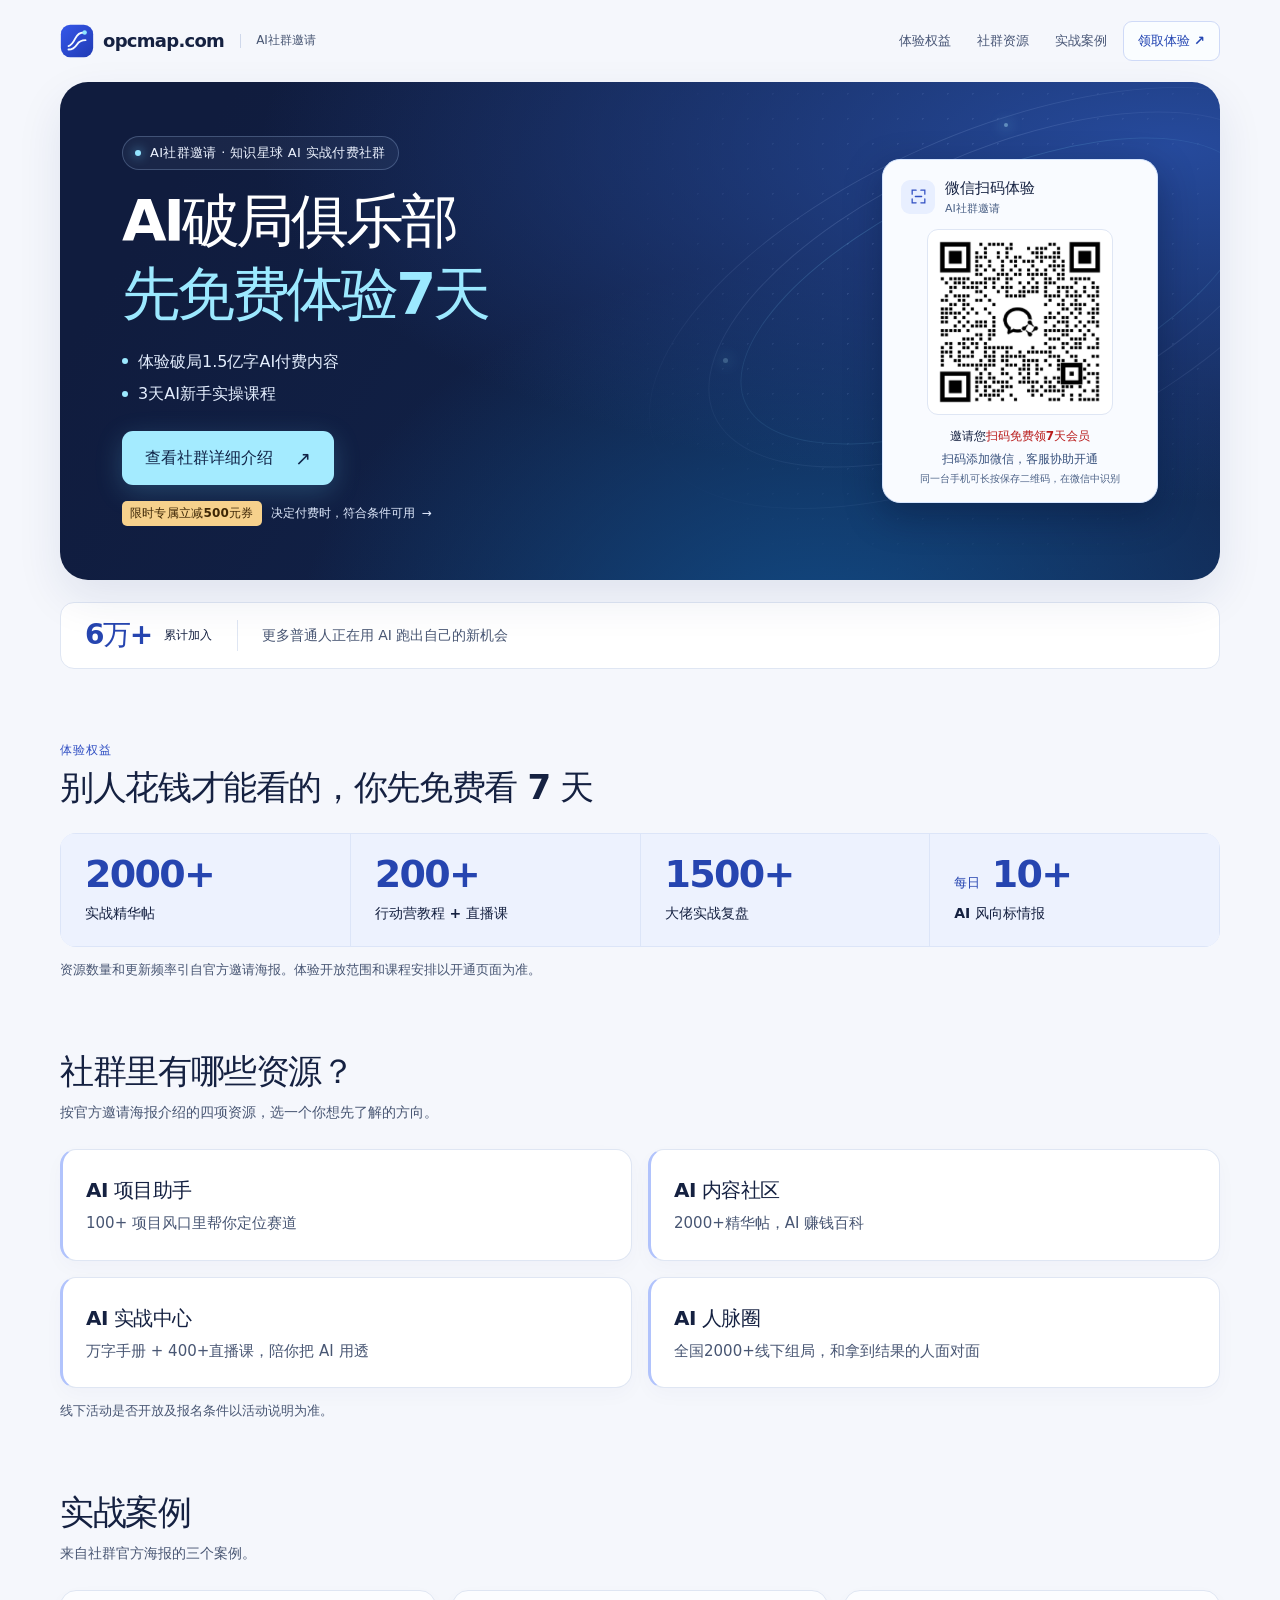
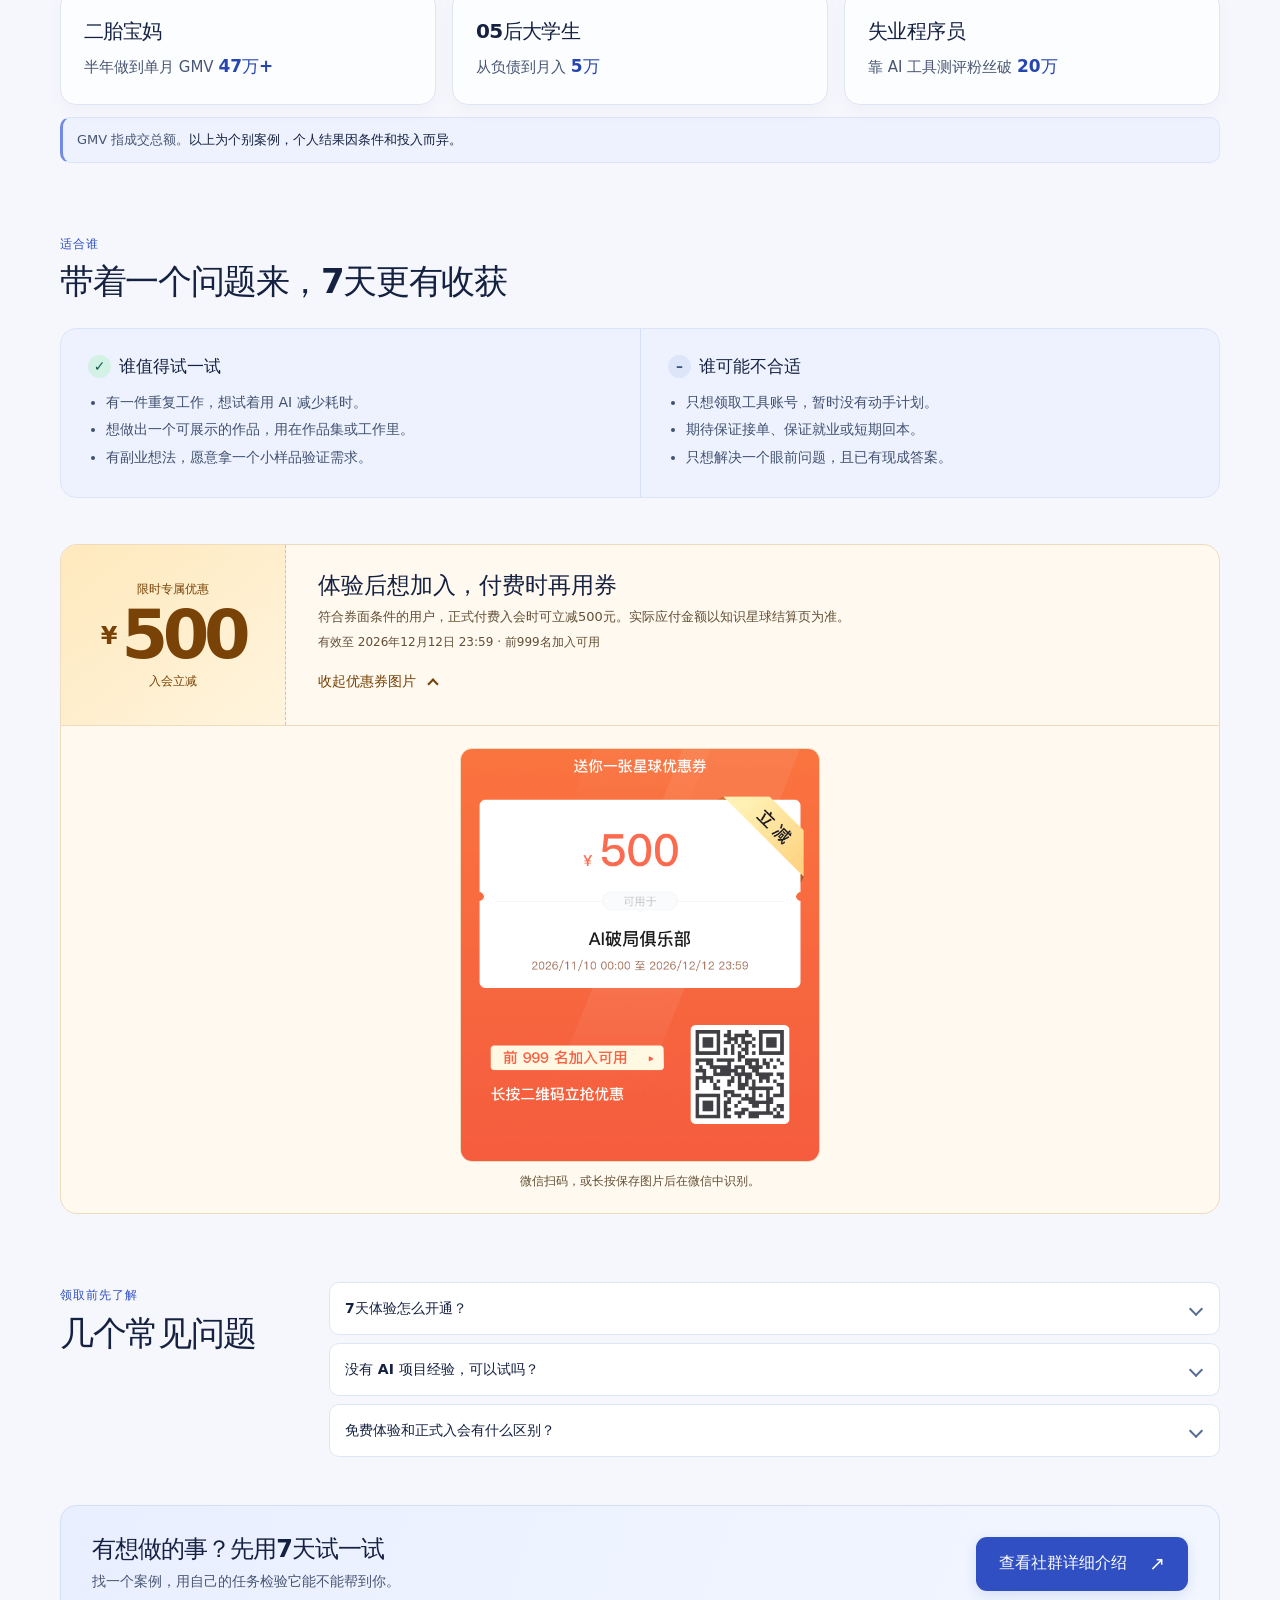
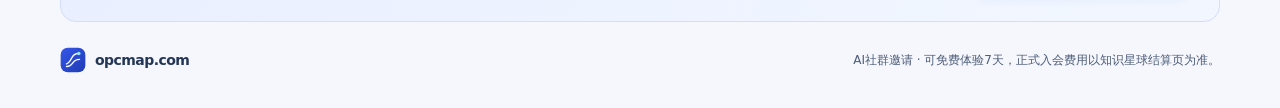
==== commit 1c37a29e: "Add files via upload" ====
--- a/index.html
+++ b/index.html
@@ -33,14 +33,14 @@
         <li>体验破局1.5亿字AI付费内容</li>
         <li>3天AI新手实操课程</li>
       </ul>
-      <a class="button button-primary" id="hero-cta" data-trial="hero" href="https://t.zsxq.com/xq3qO" target="_blank" rel="noopener noreferrer">领取7天免费体验 <span aria-hidden="true">↗</span></a>
+      <a class="button button-primary" id="hero-cta" data-trial="hero" href="https://t.zsxq.com/xq3qO" target="_blank" rel="noopener noreferrer">查看社群详细介绍 <span aria-hidden="true">↗</span></a>
       <p class="offer-note" data-coupon-only hidden><a href="#coupon" data-coupon-jump><strong>限时专属立减500元券</strong><span>决定付费时，符合条件可用 <b aria-hidden="true">→</b></span></a></p>
     </div>
     <aside class="scan-card" id="trial-qr" aria-label="微信扫码体验">
       <div class="scan-heading"><span class="scan-glyph" aria-hidden="true"><svg viewBox="0 0 24 24" fill="none" stroke="currentColor" stroke-width="1.6" stroke-linecap="round"><path d="M9 4H4v5m11-5h5v5M4 15v5h5m11-5v5h-5M8 12h8"/></svg></span><span><strong>微信扫码体验</strong><small>AI社群邀请</small></span></div>
       <div class="scan-body">
         <div class="qr-frame"><img src="assets/invitation-qr.png" id="trial-qr-image" width="276" height="276" fetchpriority="high" decoding="async" alt="7天免费体验邀请二维码，微信扫码后添加客服"></div>
-        <p>邀请您扫码免费领 7 天会员</p>
+        <p>邀请您<span class="scan-highlight">扫码免费领7天会员</span></p>
         <p class="scan-steps">扫码添加微信，客服协助开通</p>
         <small>同一台手机可长按保存二维码，在微信中识别</small>
       </div>
@@ -141,7 +141,7 @@
   <section class="section wrap faq" aria-labelledby="faq-title">
     <div class="section-heading"><span class="eyebrow">领取前先了解</span><h2 id="faq-title">几个常见问题</h2></div>
     <div class="questions">
-      <details><summary>7天体验怎么开通？</summary><p>点击「领取7天免费体验」，按邀请页提示操作。也可以用微信扫上方二维码添加客服，由客服协助开通。</p></details>
+      <details><summary>7天体验怎么开通？</summary><p>点击「查看社群详细介绍」，按邀请页提示操作。也可以用微信扫上方二维码添加客服，由客服协助开通。</p></details>
       <details><summary>没有 AI 项目经验，可以试吗？</summary><p>可以先选一个熟悉的小任务。邀请资料介绍了3天 AI 新手实操课，课程和体验权限以实际开通页为准。</p></details>
       <details><summary>免费体验和正式入会有什么区别？</summary><p>这是付费社群，7天体验可以先看内容、判断是否适合自己。体验期结束后的正式会员权益、期限和费用，以平台页面为准。</p></details>
     </div>
@@ -149,7 +149,7 @@
 
   <section class="closing wrap" aria-labelledby="closing-title">
     <div><h2 id="closing-title">有想做的事？先用7天试一试</h2><p>找一个案例，用自己的任务检验它能不能帮到你。</p></div>
-    <a class="button button-closing" data-trial="footer" href="https://t.zsxq.com/xq3qO" target="_blank" rel="noopener noreferrer">领取7天免费体验 <span aria-hidden="true">↗</span></a>
+    <a class="button button-closing" data-trial="footer" href="https://t.zsxq.com/xq3qO" target="_blank" rel="noopener noreferrer">查看社群详细介绍 <span aria-hidden="true">↗</span></a>
   </section>
 </main>
 <footer class="site-footer wrap"><a class="brand" href="./index.html"><img src="assets/landing-mark.svg" width="26" height="26" alt=""><span>opcmap.com</span></a><p>AI社群邀请 · 可免费体验7天，正式入会费用以知识星球结算页为准。</p></footer>
--- a/styles.css
+++ b/styles.css
@@ -80,6 +80,9 @@
 .qr-frame{padding:6px;width:186px;max-width:100%;aspect-ratio:1;margin:0 auto;border:1px solid #dfe6f4;border-radius:11px;background:#fff;display:grid;place-items:center}
 .qr-frame img{display:block;width:100%;height:auto;-webkit-touch-callout:default}
 .scan-body p{margin:11px 0 1px;font-size:12px;font-weight:720}
+.scan-highlight {
+  color: #b91c1c;
+}
 .scan-body .scan-steps {
   margin-top: 3px;
   color: #3a537e;
